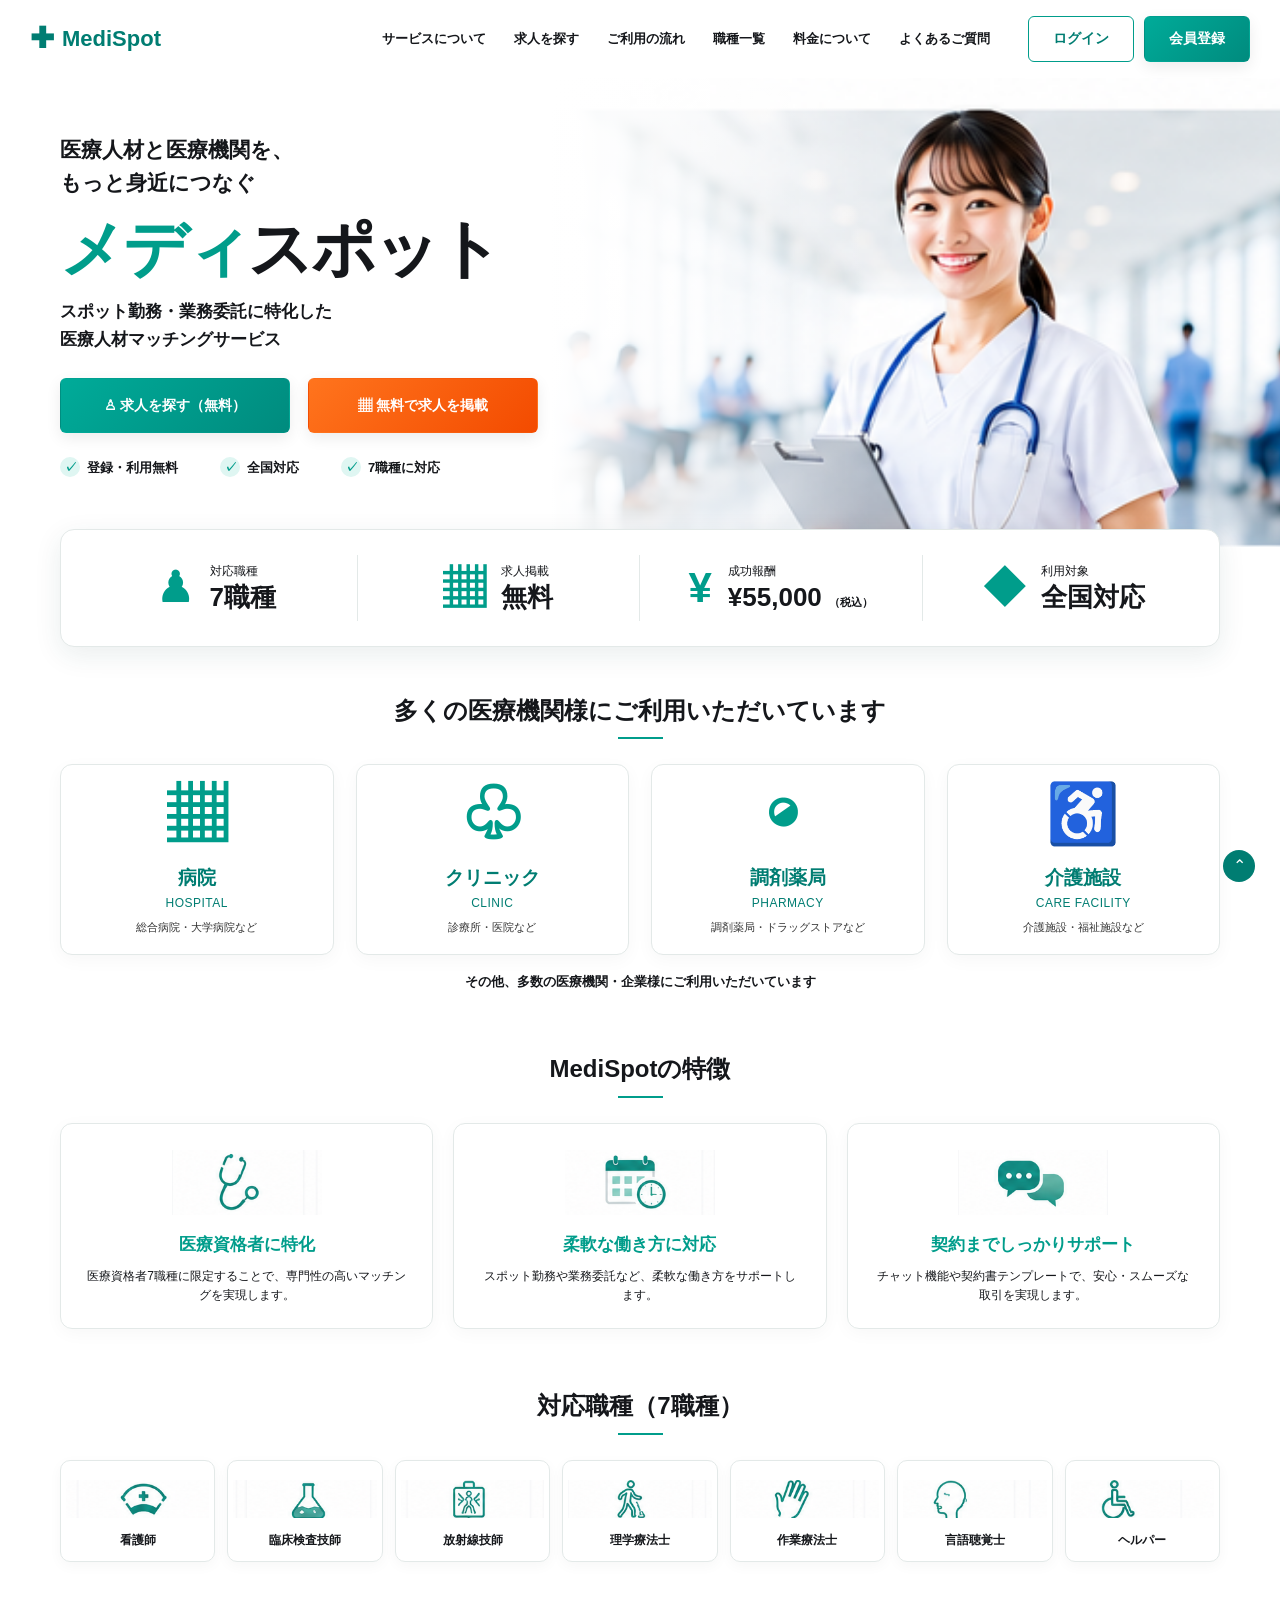
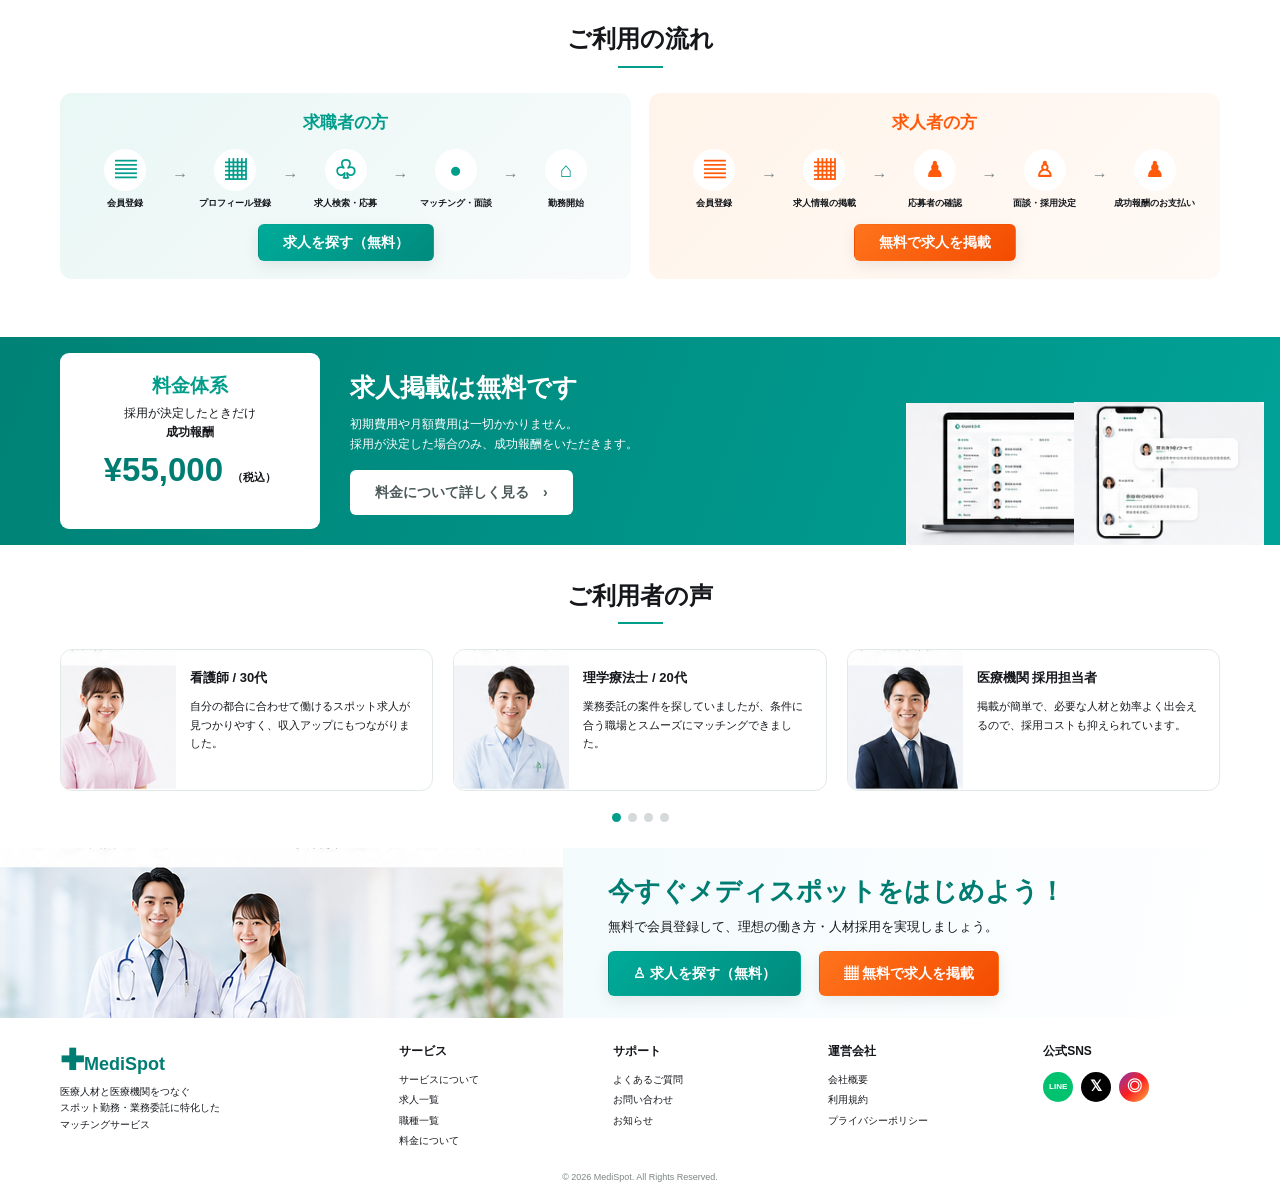
==== index.html @ 36db4ccb "Initial commit - MediSpot project" ====
<!doctype html>
<html lang="ja">
<head>
  <meta charset="utf-8">
  <meta name="viewport" content="width=device-width, initial-scale=1">
  <meta name="description" content="医療人材と医療機関をつなぐ、医療人材マッチングサービス MediSpot">
  <title>MediSpot | 医療人材マッチングサービス</title>
  <link rel="stylesheet" href="style.css">
</head>
<body>
  <header class="site-header">
    <a class="brand" href="#"><span class="brand-mark">✚</span>MediSpot</a>
    <button class="menu-button" aria-label="メニューを開く">☰</button>
    <nav class="main-nav" aria-label="メインナビゲーション">
      <a href="#features">サービスについて</a>
      <a href="#jobs">求人を探す</a>
      <a href="#flow">ご利用の流れ</a>
      <a href="#professions">職種一覧</a>
      <a href="#price">料金について</a>
      <a href="#faq">よくあるご質問</a>
    </nav>
    <div class="header-actions">
      <a class="button button-outline" href="login.html">ログイン</a>
      <a class="button button-teal" href="register.html">会員登録</a>
    </div>
  </header>

  <main>
    <section class="hero">
      <div class="hero-background"></div>
      <div class="hero-copy">
        <p class="hero-kicker">医療人材と医療機関を、<br>もっと身近につなぐ</p>
        <h1><span>メディ</span>スポット</h1>
        <p class="hero-lead">スポット勤務・業務委託に特化した<br>医療人材マッチングサービス</p>
        <div class="button-row">
          <a class="button button-teal button-large" href="#jobs">♙ 求人を探す（無料）</a>
          <a class="button button-orange button-large" href="#price">▦ 無料で求人を掲載</a>
        </div>
        <ul class="hero-benefits">
          <li>登録・利用無料</li>
          <li>全国対応</li>
          <li>7職種に対応</li>
        </ul>
      </div>
    </section>

    <section class="stats shell" aria-label="サービス概要">
      <article><span class="stat-icon">♟</span><div><small>対応職種</small><strong>7職種</strong></div></article>
      <article><span class="stat-icon">▦</span><div><small>求人掲載</small><strong>無料</strong></div></article>
      <article><span class="stat-icon">¥</span><div><small>成功報酬</small><strong>¥55,000 <em>（税込）</em></strong></div></article>
      <article><span class="stat-icon">◆</span><div><small>利用対象</small><strong>全国対応</strong></div></article>
    </section>

    <section class="section shell" id="jobs">
      <h2 class="section-title">多くの医療機関様にご利用いただいています</h2>
      <div class="title-line"></div>
      <div class="facility-grid">
        <article class="facility-card"><div class="facility-symbol">▦</div><h3>病院</h3><p>HOSPITAL</p><small>総合病院・大学病院など</small></article>
        <article class="facility-card"><div class="facility-symbol">♧</div><h3>クリニック</h3><p>CLINIC</p><small>診療所・医院など</small></article>
        <article class="facility-card"><div class="facility-symbol capsule">◒</div><h3>調剤薬局</h3><p>PHARMACY</p><small>調剤薬局・ドラッグストアなど</small></article>
        <article class="facility-card"><div class="facility-symbol">♿</div><h3>介護施設</h3><p>CARE FACILITY</p><small>介護施設・福祉施設など</small></article>
      </div>
      <p class="section-note">その他、多数の医療機関・企業様にご利用いただいています</p>
    </section>

    <section class="section shell compact" id="features">
      <h2 class="section-title">MediSpotの特徴</h2>
      <div class="title-line"></div>
      <div class="feature-grid">
        <article class="feature-card">
          <img src="images/09_icon_qualification.png" alt="">
          <h3>医療資格者に特化</h3>
          <p>医療資格者7職種に限定することで、専門性の高いマッチングを実現します。</p>
        </article>
        <article class="feature-card">
          <img src="images/10_icon_flexible_work.png" alt="">
          <h3>柔軟な働き方に対応</h3>
          <p>スポット勤務や業務委託など、柔軟な働き方をサポートします。</p>
        </article>
        <article class="feature-card">
          <img src="images/11_icon_support.png" alt="">
          <h3>契約までしっかりサポート</h3>
          <p>チャット機能や契約書テンプレートで、安心・スムーズな取引を実現します。</p>
        </article>
      </div>
    </section>

    <section class="section shell compact" id="professions">
      <h2 class="section-title">対応職種（7職種）</h2>
      <div class="title-line"></div>
      <div class="profession-grid">
        <article><img src="images/12_icon_nurse.png" alt=""><span>看護師</span></article>
        <article><img src="images/13_icon_lab_tech.png" alt=""><span>臨床検査技師</span></article>
        <article><img src="images/14_icon_radiologist.png" alt=""><span>放射線技師</span></article>
        <article><img src="images/15_icon_physical_therapist.png" alt=""><span>理学療法士</span></article>
        <article><img src="images/16_icon_occupational_therapist.png" alt=""><span>作業療法士</span></article>
        <article><img src="images/17_icon_speech_therapist.png" alt=""><span>言語聴覚士</span></article>
        <article><img src="images/18_icon_helper.png" alt=""><span>ヘルパー</span></article>
      </div>
    </section>

    <section class="section shell compact" id="flow">
      <h2 class="section-title">ご利用の流れ</h2>
      <div class="title-line"></div>
      <div class="flow-grid">
        <article class="flow-card seeker">
          <h3>求職者の方</h3>
          <div class="steps">
            <span><b>▤</b>会員登録</span><i>→</i>
            <span><b>▦</b>プロフィール登録</span><i>→</i>
            <span><b>♧</b>求人検索・応募</span><i>→</i>
            <span><b>●</b>マッチング・面談</span><i>→</i>
            <span><b>⌂</b>勤務開始</span>
          </div>
          <a class="button button-teal" href="#">求人を探す（無料）</a>
        </article>
        <article class="flow-card employer">
          <h3>求人者の方</h3>
          <div class="steps">
            <span><b>▤</b>会員登録</span><i>→</i>
            <span><b>▦</b>求人情報の掲載</span><i>→</i>
            <span><b>♟</b>応募者の確認</span><i>→</i>
            <span><b>♙</b>面談・採用決定</span><i>→</i>
            <span><b>♟</b>成功報酬のお支払い</span>
          </div>
          <a class="button button-orange" href="#">無料で求人を掲載</a>
        </article>
      </div>
    </section>

    <section class="pricing" id="price">
      <div class="price-box">
        <h3>料金体系</h3>
        <p>採用が決定したときだけ</p>
        <small>成功報酬</small>
        <strong>¥55,000 <em>（税込）</em></strong>
      </div>
      <div class="price-copy">
        <h2>求人掲載は無料です</h2>
        <p>初期費用や月額費用は一切かかりません。<br>採用が決定した場合のみ、成功報酬をいただきます。</p>
        <a class="button button-white" href="#">料金について詳しく見る　›</a>
      </div>
      <div class="device-art">
        <img src="images/21_job_search_screen.png" alt="求人検索画面">
        <img src="images/22_chat_screen.png" alt="チャット画面">
      </div>
    </section>

    <section class="section shell compact">
      <h2 class="section-title">ご利用者の声</h2>
      <div class="title-line"></div>
      <div class="testimonial-grid">
        <article>
          <img src="images/24_testimonial_nurse.png" alt="看護師">
          <div><h3>看護師 / 30代</h3><p>自分の都合に合わせて働けるスポット求人が見つかりやすく、収入アップにもつながりました。</p></div>
        </article>
        <article>
          <img src="images/25_testimonial_pt.png" alt="理学療法士">
          <div><h3>理学療法士 / 20代</h3><p>業務委託の案件を探していましたが、条件に合う職場とスムーズにマッチングできました。</p></div>
        </article>
        <article>
          <img src="images/26_testimonial_recruiter.png" alt="採用担当者">
          <div><h3>医療機関 採用担当者</h3><p>掲載が簡単で、必要な人材と効率よく出会えるので、採用コストも抑えられています。</p></div>
        </article>
      </div>
      <div class="dots"><b></b><i></i><i></i><i></i></div>
    </section>

    <section class="final-cta">
      <div class="final-photo"><img src="images/27_cta_banner.png" alt="医療従事者"></div>
      <div class="final-copy">
        <h2>今すぐメディスポットをはじめよう！</h2>
        <p>無料で会員登録して、理想の働き方・人材採用を実現しましょう。</p>
        <div class="button-row">
          <a class="button button-teal" href="#">♙ 求人を探す（無料）</a>
          <a class="button button-orange" href="#">▦ 無料で求人を掲載</a>
        </div>
      </div>
    </section>
  </main>

  <footer>
    <div class="footer-grid shell">
      <div><a class="brand" href="#"><span class="brand-mark">✚</span>MediSpot</a><p>医療人材と医療機関をつなぐ<br>スポット勤務・業務委託に特化した<br>マッチングサービス</p></div>
      <div><h3>サービス</h3><a href="#">サービスについて</a><a href="#">求人一覧</a><a href="#">職種一覧</a><a href="#">料金について</a></div>
      <div><h3>サポート</h3><a href="#">よくあるご質問</a><a href="#">お問い合わせ</a><a href="#">お知らせ</a></div>
      <div><h3>運営会社</h3><a href="#">会社概要</a><a href="#">利用規約</a><a href="#">プライバシーポリシー</a></div>
      <div><h3>公式SNS</h3><div class="social"><span>LINE</span><span>𝕏</span><span>◎</span></div></div>
    </div>
    <p class="copyright">© 2026 MediSpot. All Rights Reserved.</p>
  </footer>

  <a class="to-top" href="#" aria-label="ページ上部へ">⌃</a>
  <script>
    const menu = document.querySelector('.menu-button');
    const nav = document.querySelector('.main-nav');
    menu.addEventListener('click', () => nav.classList.toggle('open'));
  </script>
</body>
</html>
---- style.css ----
:root {
  --teal: #009d8b;
  --teal-dark: #007d72;
  --orange: #ff5a0a;
  --ink: #15171b;
  --muted: #59636b;
  --line: #e3e9e8;
  --mint: #eef9f7;
  --peach: #fff4ec;
  --shadow: 0 8px 28px rgba(19, 63, 61, .09);
}

* { box-sizing: border-box; }
html { scroll-behavior: smooth; }
body {
  margin: 0;
  color: var(--ink);
  font-family: "Noto Sans JP", "Yu Gothic", "Hiragino Kaku Gothic ProN", sans-serif;
  line-height: 1.65;
  background: #fff;
}
img { display: block; max-width: 100%; }
a { color: inherit; text-decoration: none; }
.shell { width: min(1160px, calc(100% - 48px)); margin-inline: auto; }

.site-header {
  height: 78px;
  padding: 0 max(28px, calc((100% - 1220px) / 2));
  display: flex;
  align-items: center;
  gap: 38px;
  position: relative;
  z-index: 10;
  background: rgba(255,255,255,.96);
}
.brand { display: inline-flex; align-items: center; gap: 8px; color: var(--teal-dark); font-size: 22px; font-weight: 800; white-space: nowrap; }
.brand-mark { font-size: 29px; line-height: 1; }
.main-nav { display: flex; align-items: center; gap: 28px; margin-left: auto; }
.main-nav a { font-size: 13px; font-weight: 700; }
.main-nav a:hover { color: var(--teal); }
.header-actions { display: flex; gap: 10px; }
.menu-button { display: none; margin-left: auto; border: 0; background: none; font-size: 25px; }

.button {
  min-height: 42px;
  padding: 10px 24px;
  border-radius: 6px;
  display: inline-flex;
  align-items: center;
  justify-content: center;
  border: 1px solid transparent;
  color: #fff;
  font-weight: 800;
  font-size: 14px;
  box-shadow: 0 5px 15px rgba(0,0,0,.08);
  transition: transform .2s, box-shadow .2s;
}
.button:hover { transform: translateY(-2px); box-shadow: 0 9px 22px rgba(0,0,0,.14); }
.button-outline { color: var(--teal-dark); border-color: var(--teal); background: #fff; box-shadow: none; }
.button-teal { background: linear-gradient(135deg, #00ab99, #008b7e); }
.button-orange { background: linear-gradient(135deg, #ff741d, #f34b00); }
.button-white { background: #fff; color: #4c5b5a; box-shadow: none; }
.button-large { min-width: 230px; padding-block: 15px; }

.hero {
  min-height: 465px;
  position: relative;
  overflow: hidden;
  background: linear-gradient(90deg, #fff 0%, #fff 43%, transparent 68%);
}
.hero-background {
  position: absolute;
  inset: 0 0 0 43%;
  background: url("images/01_main_nurse.png") center / cover no-repeat;
  z-index: -1;
}
.hero-copy { width: min(1160px, calc(100% - 48px)); margin: 0 auto; padding: 56px 0 68px; }
.hero-kicker { margin: 0 0 16px; font-weight: 800; font-size: 21px; line-height: 1.55; }
.hero h1 { margin: 0 0 14px; font-size: clamp(45px, 5vw, 67px); line-height: 1.08; letter-spacing: -.05em; }
.hero h1 span { color: var(--teal); }
.hero-lead { margin: 0 0 24px; font-size: 17px; font-weight: 700; }
.button-row { display: flex; flex-wrap: wrap; gap: 18px; }
.hero-benefits { display: flex; gap: 42px; margin: 24px 0 0; padding: 0; list-style: none; font-size: 13px; font-weight: 700; }
.hero-benefits li::before { content: "✓"; display: inline-grid; place-items: center; width: 20px; height: 20px; margin-right: 7px; border-radius: 50%; color: var(--teal); background: #dff6f2; }

.stats {
  position: relative;
  z-index: 3;
  margin-top: -18px;
  border: 1px solid var(--line);
  border-radius: 14px;
  padding: 25px 14px;
  display: grid;
  grid-template-columns: repeat(4, 1fr);
  background: #fff;
  box-shadow: var(--shadow);
}
.stats article { display: flex; justify-content: center; align-items: center; gap: 16px; min-height: 66px; border-right: 1px solid var(--line); }
.stats article:last-child { border: 0; }
.stat-icon { color: var(--teal); font-size: 42px; line-height: 1; font-weight: 800; }
.stats small, .stats strong { display: block; }
.stats small { font-size: 12px; }
.stats strong { font-size: 26px; line-height: 1.25; }
.stats em { font-size: 11px; font-style: normal; }

.section { padding: 48px 0 26px; }
.section.compact { padding-top: 35px; }
.section-title { margin: 0; text-align: center; font-size: 24px; line-height: 1.35; }
.title-line { width: 45px; height: 2px; margin: 10px auto 25px; background: var(--teal); }
.section-note { text-align: center; font-size: 13px; font-weight: 700; margin: 16px 0 0; }

.facility-grid { display: grid; grid-template-columns: repeat(4, 1fr); gap: 22px; }
.facility-card {
  min-height: 185px;
  padding: 20px 15px 14px;
  text-align: center;
  border: 1px solid var(--line);
  border-radius: 12px;
  background: #fff;
  box-shadow: 0 5px 18px rgba(0,0,0,.035);
}
.facility-symbol { height: 72px; color: var(--teal); font-size: 59px; line-height: 1; font-weight: 800; }
.facility-symbol.capsule { transform: rotate(-35deg); }
.facility-card h3 { margin: 5px 0 0; color: var(--teal-dark); font-size: 19px; }
.facility-card p { margin: 0; color: var(--teal-dark); font-size: 12px; letter-spacing: .04em; }
.facility-card small { font-size: 11px; color: #333; }

.feature-grid { display: grid; grid-template-columns: repeat(3, 1fr); gap: 20px; }
.feature-card { padding: 16px 26px 22px; text-align: center; border: 1px solid var(--line); border-radius: 12px; box-shadow: 0 4px 18px rgba(0,0,0,.035); }
.feature-card img { width: 150px; height: 86px; margin: 0 auto; object-fit: contain; }
.feature-card h3 { margin: 5px 0 8px; color: var(--teal); font-size: 17px; }
.feature-card p { margin: 0; font-size: 12px; }

.profession-grid { display: grid; grid-template-columns: repeat(7, 1fr); gap: 12px; }
.profession-grid article { padding: 12px 5px 11px; text-align: center; border: 1px solid var(--line); border-radius: 10px; box-shadow: 0 4px 14px rgba(0,0,0,.035); }
.profession-grid img { height: 52px; width: 100%; object-fit: contain; }
.profession-grid span { display: block; margin-top: 6px; font-size: 12px; font-weight: 800; white-space: nowrap; }

.flow-grid { display: grid; grid-template-columns: 1fr 1fr; gap: 18px; }
.flow-card { padding: 16px 18px 18px; border-radius: 12px; text-align: center; }
.flow-card.seeker { background: linear-gradient(135deg, #e9f7f5, #f8fbfb); }
.flow-card.employer { background: linear-gradient(135deg, #fff4ea, #fffaf6); }
.flow-card h3 { margin: 0 0 12px; color: var(--teal); font-size: 17px; }
.flow-card.employer h3 { color: var(--orange); }
.steps { display: flex; align-items: flex-start; justify-content: center; margin-bottom: 14px; }
.steps span { flex: 1; font-size: 9px; font-weight: 800; line-height: 1.3; }
.steps b { display: grid; place-items: center; width: 42px; height: 42px; margin: 0 auto 7px; border-radius: 50%; background: #fff; color: var(--teal); font-size: 21px; }
.employer .steps b { color: var(--orange); }
.steps i { margin-top: 13px; color: #7a8586; font-style: normal; }
.flow-card .button { min-height: 35px; padding-block: 6px; }

.pricing {
  margin-top: 32px;
  min-height: 208px;
  display: grid;
  grid-template-columns: minmax(240px, 320px) 1fr 390px;
  color: #fff;
  background: linear-gradient(110deg, #008276, #00a297);
  overflow: hidden;
}
.price-box { margin: 16px 0 16px max(24px, calc((100vw - 1160px) / 2)); padding: 18px; text-align: center; color: var(--ink); background: #fff; border-radius: 9px; }
.price-box h3 { margin: 0 0 2px; color: var(--teal); }
.price-box p, .price-box small { margin: 0; font-size: 12px; }
.price-box small { display: block; font-weight: 800; }
.price-box strong { display: block; color: var(--teal-dark); font-size: 33px; }
.price-box em { font-size: 11px; font-style: normal; color: var(--ink); }
.price-copy { align-self: center; padding: 24px 30px; }
.price-copy h2 { margin: 0 0 7px; font-size: 25px; }
.price-copy p { margin: 0 0 15px; font-size: 12px; }
.device-art { display: flex; align-items: flex-end; justify-content: center; overflow: hidden; padding-top: 16px; }
.device-art img { width: 255px; max-width: 65%; object-fit: contain; }
.device-art img + img { width: 190px; margin-left: -85px; }

.testimonial-grid { display: grid; grid-template-columns: repeat(3, 1fr); gap: 20px; }
.testimonial-grid article { min-height: 142px; display: grid; grid-template-columns: 115px 1fr; overflow: hidden; border: 1px solid var(--line); border-radius: 12px; }
.testimonial-grid img { width: 100%; height: 100%; object-fit: cover; object-position: 45% top; }
.testimonial-grid div { padding: 17px 14px; }
.testimonial-grid h3 { margin: 0 0 9px; font-size: 13px; }
.testimonial-grid p { margin: 0; font-size: 11px; }
.dots { display: flex; justify-content: center; gap: 7px; margin-top: 22px; }
.dots b, .dots i { width: 9px; height: 9px; border-radius: 50%; background: #d5d9d9; }
.dots b { background: var(--teal); }

.final-cta { min-height: 170px; display: grid; grid-template-columns: 44% 56%; background: linear-gradient(100deg, #eaf7fb, #fff); overflow: hidden; }
.final-photo img { width: 100%; height: 100%; object-fit: cover; }
.final-copy { display: flex; flex-direction: column; justify-content: center; align-items: flex-start; padding: 20px 45px; }
.final-copy h2 { margin: 0; color: var(--teal-dark); font-size: 26px; }
.final-copy p { margin: 3px 0 13px; font-size: 13px; }

footer { padding: 24px 0 10px; }
.footer-grid { display: grid; grid-template-columns: 1.7fr repeat(4, 1fr); gap: 38px; }
.footer-grid .brand { font-size: 18px; }
.footer-grid p, .footer-grid a { display: block; margin: 4px 0; font-size: 10px; }
.footer-grid h3 { margin: 0 0 10px; font-size: 12px; }
.social { display: flex; gap: 8px; }
.social span { width: 30px; height: 30px; display: grid; place-items: center; border-radius: 50%; background: #00c26f; color: #fff; font-size: 8px; font-weight: 800; }
.social span:nth-child(2) { background: #000; font-size: 15px; }
.social span:nth-child(3) { background: linear-gradient(135deg, #833ab4, #fd1d1d, #fcb045); font-size: 15px; }
.copyright { margin: 16px 0 0; text-align: center; color: #7d8585; font-size: 9px; }
.to-top { position: fixed; right: 25px; bottom: 18px; width: 32px; height: 32px; display: grid; place-items: center; color: #fff; background: var(--teal-dark); border-radius: 50%; z-index: 20; }

@media (max-width: 1000px) {
  .site-header { padding-inline: 24px; gap: 16px; }
  .main-nav { display: none; position: absolute; top: 70px; left: 20px; right: 20px; padding: 20px; flex-direction: column; align-items: flex-start; background: #fff; box-shadow: var(--shadow); border-radius: 10px; }
  .main-nav.open { display: flex; }
  .menu-button { display: block; }
  .header-actions { margin-left: 0; }
  .hero-background { left: 34%; opacity: .65; }
  .hero { background: linear-gradient(90deg, #fff 0%, rgba(255,255,255,.96) 42%, rgba(255,255,255,.2) 100%); }
  .profession-grid { grid-template-columns: repeat(4, 1fr); }
  .pricing { grid-template-columns: 280px 1fr; }
  .device-art { display: none; }
  .testimonial-grid { grid-template-columns: 1fr; }
}

@media (max-width: 720px) {
  .shell, .hero-copy { width: min(100% - 28px, 1160px); }
  .site-header { height: 66px; padding-inline: 14px; }
  .brand { font-size: 18px; }
  .header-actions .button-outline { display: none; }
  .header-actions .button { min-height: 35px; padding: 7px 13px; font-size: 12px; }
  .hero { min-height: 590px; }
  .hero-background { inset: 300px 0 0; opacity: 1; background-position: center top; }
  .hero { background: linear-gradient(#fff 0 52%, rgba(255,255,255,.15) 70%); }
  .hero-copy { padding-top: 38px; }
  .hero-kicker { font-size: 17px; }
  .hero h1 { font-size: 43px; }
  .hero-lead { font-size: 14px; }
  .button-row { gap: 10px; }
  .button-large { min-width: 0; width: calc(50% - 5px); padding-inline: 8px; font-size: 11px; }
  .hero-benefits { gap: 10px; justify-content: space-between; font-size: 10px; }
  .stats { grid-template-columns: 1fr 1fr; margin-top: 0; padding: 10px; }
  .stats article { border-right: 0; border-bottom: 1px solid var(--line); padding: 10px; }
  .stats article:nth-child(3), .stats article:nth-child(4) { border-bottom: 0; }
  .stat-icon { font-size: 31px; }
  .stats strong { font-size: 19px; }
  .facility-grid, .feature-grid, .flow-grid { grid-template-columns: 1fr; }
  .facility-grid { grid-template-columns: 1fr 1fr; gap: 10px; }
  .facility-card { min-height: 160px; padding-inline: 7px; }
  .facility-card small { font-size: 9px; }
  .profession-grid { grid-template-columns: repeat(2, 1fr); }
  .pricing { grid-template-columns: 1fr; padding: 14px; }
  .price-box { margin: 0; }
  .price-copy { padding: 24px 5px 8px; }
  .testimonial-grid article { grid-template-columns: 100px 1fr; }
  .final-cta { grid-template-columns: 1fr; }
  .final-photo { height: 150px; }
  .final-copy { padding: 22px 18px; }
  .final-copy h2 { font-size: 21px; }
  .footer-grid { grid-template-columns: 1fr 1fr; gap: 25px; }
  .footer-grid > div:first-child { grid-column: 1 / -1; }
}
.auth-page {
  min-height: calc(100vh - 78px);
  padding: 50px 24px;
  display: grid;
  place-items: center;
  background: #eef9f7;
}

.auth-card {
  width: min(520px, 100%);
  padding: 36px;
  background: #fff;
  border: 1px solid var(--line);
  border-radius: 18px;
  box-shadow: var(--shadow);
}

.auth-card h1 {
  margin: 0 0 8px;
  font-size: 30px;
}

.auth-card p {
  color: var(--muted);
}

.role-select {
  display: grid;
  grid-template-columns: 1fr 1fr;
  gap: 14px;
  margin: 22px 0;
}

.role-select label {
  padding: 14px;
  border: 1px solid var(--line);
  border-radius: 10px;
  font-weight: 800;
  cursor: pointer;
  background: #fff;
}

.form-group {
  margin-bottom: 16px;
}

.form-group label {
  display: block;
  margin-bottom: 7px;
  font-weight: 800;
}

.form-group input,
.form-group select {
  width: 100%;
  padding: 13px;
  border: 1px solid var(--line);
  border-radius: 8px;
  font-size: 15px;
}

.auth-submit {
  width: 100%;
  margin-top: 8px;
}

.auth-link {
  text-align: center;
  margin-top: 18px;
}

.auth-link a {
  color: var(--teal);
  font-weight: 800;
}

@media (max-width: 600px) {
  .auth-card {
    padding: 24px;
  }

  .role-select {
    grid-template-columns: 1fr;
  }
}
.demo-login {
  display: grid;
  grid-template-columns: 1fr 1fr;
  gap: 12px;
  margin-top: 16px;
}

.demo-login button {
  padding: 12px;
  border: 1px solid var(--line);
  border-radius: 8px;
  background: #fff;
  color: var(--teal-dark);
  font-weight: 800;
  cursor: pointer;
}

.demo-login button:hover {
  background: var(--mint);
}

@media (max-width: 600px) {
  .demo-login {
    grid-template-columns: 1fr;
  }
}
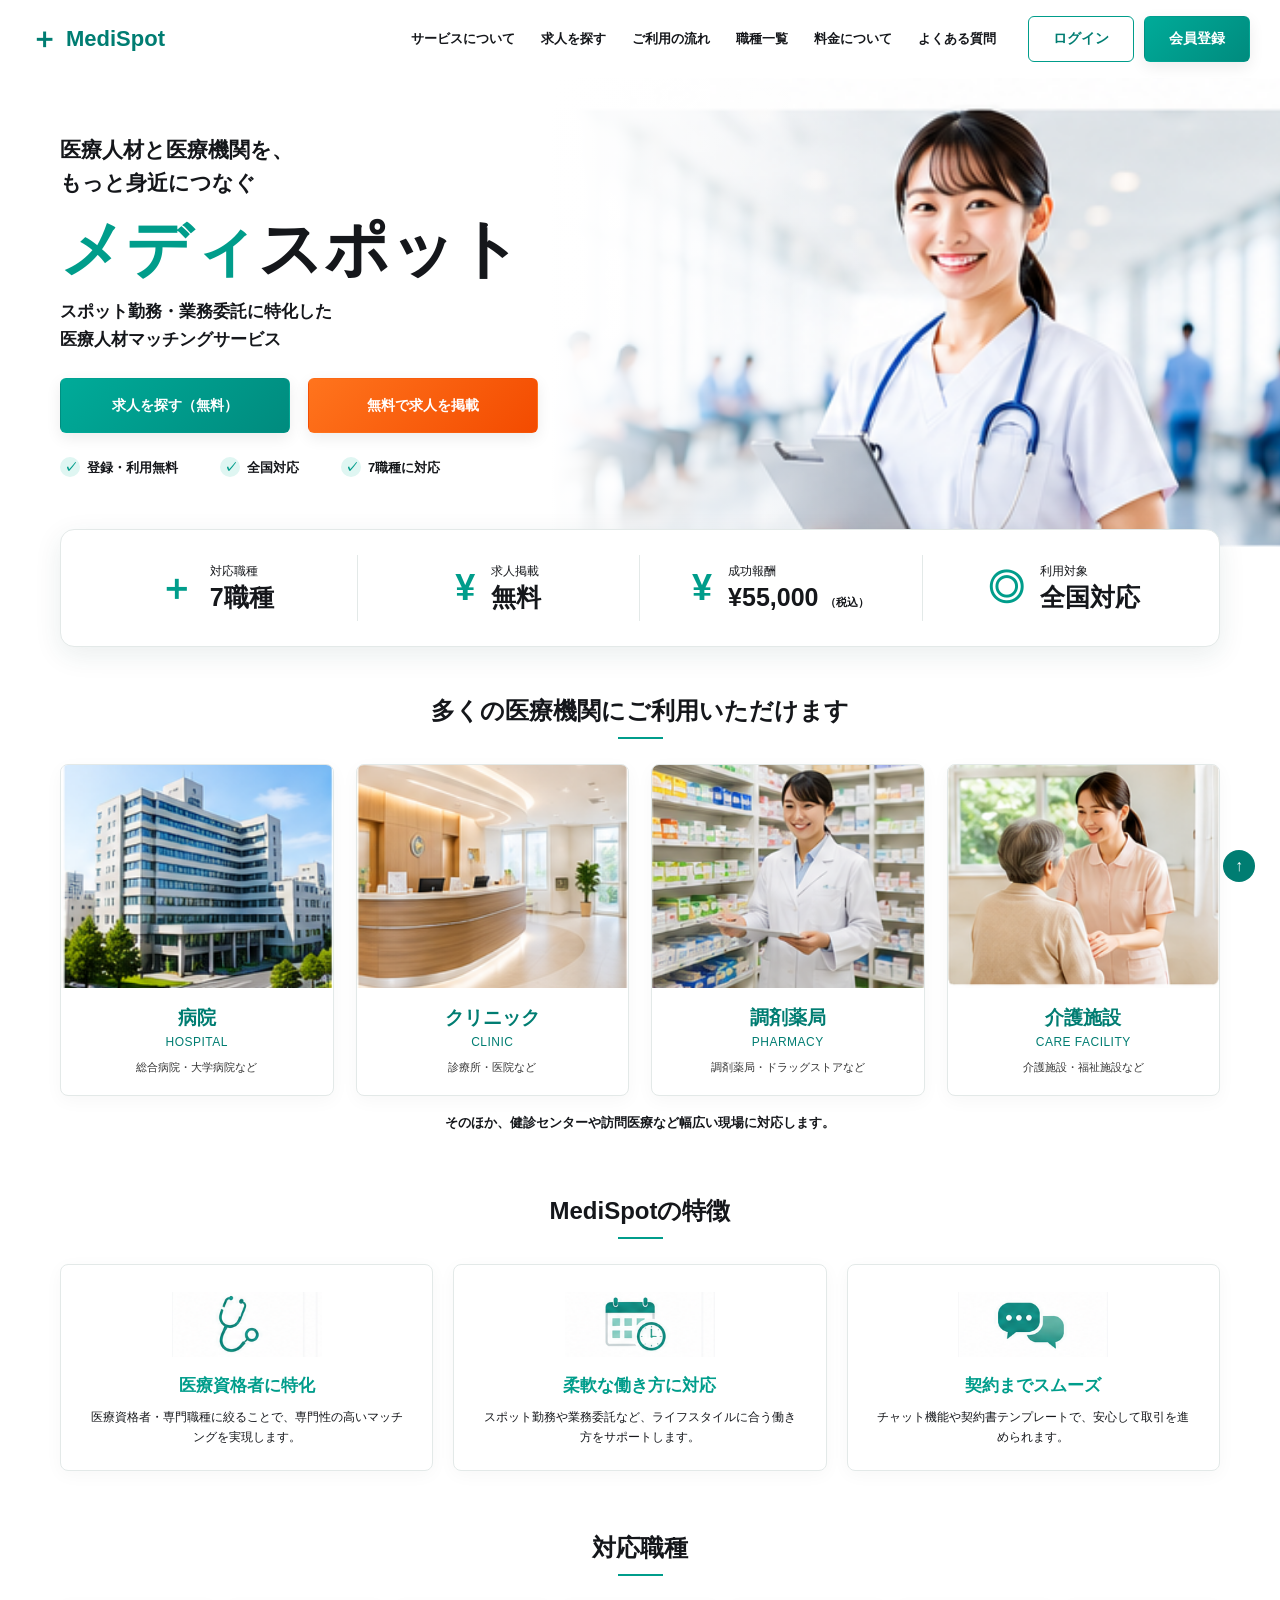
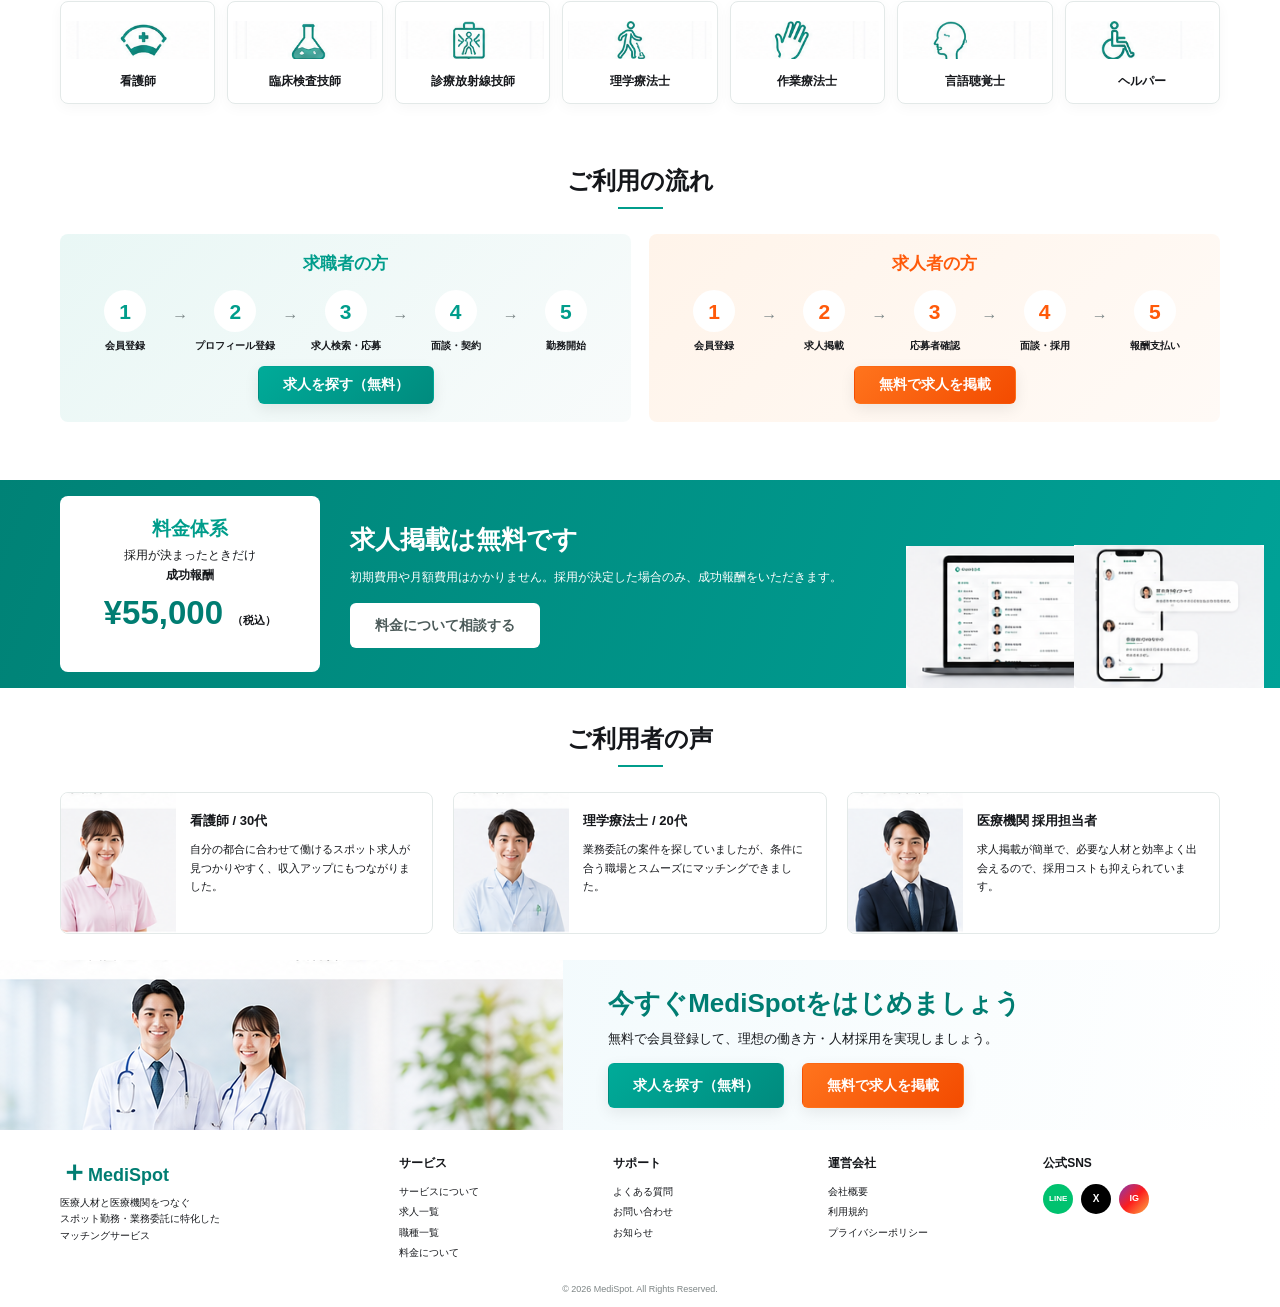
==== commit be89c566: "Fix landing page markup and auth pages" ====
--- a/index.html
+++ b/index.html
@@ -9,15 +9,15 @@
 </head>
 <body>
   <header class="site-header">
-    <a class="brand" href="#"><span class="brand-mark">✚</span>MediSpot</a>
-    <button class="menu-button" aria-label="メニューを開く">☰</button>
+    <a class="brand" href="index.html"><span class="brand-mark">＋</span>MediSpot</a>
+    <button class="menu-button" type="button" aria-label="メニューを開く">☰</button>
     <nav class="main-nav" aria-label="メインナビゲーション">
       <a href="#features">サービスについて</a>
       <a href="#jobs">求人を探す</a>
       <a href="#flow">ご利用の流れ</a>
       <a href="#professions">職種一覧</a>
       <a href="#price">料金について</a>
-      <a href="#faq">よくあるご質問</a>
+      <a href="#faq">よくある質問</a>
     </nav>
     <div class="header-actions">
       <a class="button button-outline" href="login.html">ログイン</a>
@@ -33,8 +33,8 @@
         <h1><span>メディ</span>スポット</h1>
         <p class="hero-lead">スポット勤務・業務委託に特化した<br>医療人材マッチングサービス</p>
         <div class="button-row">
-          <a class="button button-teal button-large" href="#jobs">♙ 求人を探す（無料）</a>
-          <a class="button button-orange button-large" href="#price">▦ 無料で求人を掲載</a>
+          <a class="button button-teal button-large" href="#jobs">求人を探す（無料）</a>
+          <a class="button button-orange button-large" href="#price">無料で求人を掲載</a>
         </div>
         <ul class="hero-benefits">
           <li>登録・利用無料</li>
@@ -45,22 +45,22 @@
     </section>
 
     <section class="stats shell" aria-label="サービス概要">
-      <article><span class="stat-icon">♟</span><div><small>対応職種</small><strong>7職種</strong></div></article>
-      <article><span class="stat-icon">▦</span><div><small>求人掲載</small><strong>無料</strong></div></article>
+      <article><span class="stat-icon">＋</span><div><small>対応職種</small><strong>7職種</strong></div></article>
+      <article><span class="stat-icon">¥</span><div><small>求人掲載</small><strong>無料</strong></div></article>
       <article><span class="stat-icon">¥</span><div><small>成功報酬</small><strong>¥55,000 <em>（税込）</em></strong></div></article>
-      <article><span class="stat-icon">◆</span><div><small>利用対象</small><strong>全国対応</strong></div></article>
+      <article><span class="stat-icon">◎</span><div><small>利用対象</small><strong>全国対応</strong></div></article>
     </section>
 
     <section class="section shell" id="jobs">
-      <h2 class="section-title">多くの医療機関様にご利用いただいています</h2>
+      <h2 class="section-title">多くの医療機関にご利用いただけます</h2>
       <div class="title-line"></div>
       <div class="facility-grid">
-        <article class="facility-card"><div class="facility-symbol">▦</div><h3>病院</h3><p>HOSPITAL</p><small>総合病院・大学病院など</small></article>
-        <article class="facility-card"><div class="facility-symbol">♧</div><h3>クリニック</h3><p>CLINIC</p><small>診療所・医院など</small></article>
-        <article class="facility-card"><div class="facility-symbol capsule">◒</div><h3>調剤薬局</h3><p>PHARMACY</p><small>調剤薬局・ドラッグストアなど</small></article>
-        <article class="facility-card"><div class="facility-symbol">♿</div><h3>介護施設</h3><p>CARE FACILITY</p><small>介護施設・福祉施設など</small></article>
+        <article class="facility-card"><img src="images/02_hospital.png" alt="病院"><h3>病院</h3><p>HOSPITAL</p><small>総合病院・大学病院など</small></article>
+        <article class="facility-card"><img src="images/03_clinic.png" alt="クリニック"><h3>クリニック</h3><p>CLINIC</p><small>診療所・医院など</small></article>
+        <article class="facility-card"><img src="images/04_pharmacy.png" alt="調剤薬局"><h3>調剤薬局</h3><p>PHARMACY</p><small>調剤薬局・ドラッグストアなど</small></article>
+        <article class="facility-card"><img src="images/05_care_facility.png" alt="介護施設"><h3>介護施設</h3><p>CARE FACILITY</p><small>介護施設・福祉施設など</small></article>
       </div>
-      <p class="section-note">その他、多数の医療機関・企業様にご利用いただいています</p>
+      <p class="section-note">そのほか、健診センターや訪問医療など幅広い現場に対応します。</p>
     </section>
 
     <section class="section shell compact" id="features">
@@ -70,28 +70,28 @@
         <article class="feature-card">
           <img src="images/09_icon_qualification.png" alt="">
           <h3>医療資格者に特化</h3>
-          <p>医療資格者7職種に限定することで、専門性の高いマッチングを実現します。</p>
+          <p>医療資格者・専門職種に絞ることで、専門性の高いマッチングを実現します。</p>
         </article>
         <article class="feature-card">
           <img src="images/10_icon_flexible_work.png" alt="">
           <h3>柔軟な働き方に対応</h3>
-          <p>スポット勤務や業務委託など、柔軟な働き方をサポートします。</p>
+          <p>スポット勤務や業務委託など、ライフスタイルに合う働き方をサポートします。</p>
         </article>
         <article class="feature-card">
           <img src="images/11_icon_support.png" alt="">
-          <h3>契約までしっかりサポート</h3>
-          <p>チャット機能や契約書テンプレートで、安心・スムーズな取引を実現します。</p>
+          <h3>契約までスムーズ</h3>
+          <p>チャット機能や契約書テンプレートで、安心して取引を進められます。</p>
         </article>
       </div>
     </section>
 
     <section class="section shell compact" id="professions">
-      <h2 class="section-title">対応職種（7職種）</h2>
+      <h2 class="section-title">対応職種</h2>
       <div class="title-line"></div>
       <div class="profession-grid">
         <article><img src="images/12_icon_nurse.png" alt=""><span>看護師</span></article>
         <article><img src="images/13_icon_lab_tech.png" alt=""><span>臨床検査技師</span></article>
-        <article><img src="images/14_icon_radiologist.png" alt=""><span>放射線技師</span></article>
+        <article><img src="images/14_icon_radiologist.png" alt=""><span>診療放射線技師</span></article>
         <article><img src="images/15_icon_physical_therapist.png" alt=""><span>理学療法士</span></article>
         <article><img src="images/16_icon_occupational_therapist.png" alt=""><span>作業療法士</span></article>
         <article><img src="images/17_icon_speech_therapist.png" alt=""><span>言語聴覚士</span></article>
@@ -106,24 +106,24 @@
         <article class="flow-card seeker">
           <h3>求職者の方</h3>
           <div class="steps">
-            <span><b>▤</b>会員登録</span><i>→</i>
-            <span><b>▦</b>プロフィール登録</span><i>→</i>
-            <span><b>♧</b>求人検索・応募</span><i>→</i>
-            <span><b>●</b>マッチング・面談</span><i>→</i>
-            <span><b>⌂</b>勤務開始</span>
+            <span><b>1</b>会員登録</span><i>→</i>
+            <span><b>2</b>プロフィール登録</span><i>→</i>
+            <span><b>3</b>求人検索・応募</span><i>→</i>
+            <span><b>4</b>面談・契約</span><i>→</i>
+            <span><b>5</b>勤務開始</span>
           </div>
-          <a class="button button-teal" href="#">求人を探す（無料）</a>
+          <a class="button button-teal" href="register.html">求人を探す（無料）</a>
         </article>
         <article class="flow-card employer">
           <h3>求人者の方</h3>
           <div class="steps">
-            <span><b>▤</b>会員登録</span><i>→</i>
-            <span><b>▦</b>求人情報の掲載</span><i>→</i>
-            <span><b>♟</b>応募者の確認</span><i>→</i>
-            <span><b>♙</b>面談・採用決定</span><i>→</i>
-            <span><b>♟</b>成功報酬のお支払い</span>
+            <span><b>1</b>会員登録</span><i>→</i>
+            <span><b>2</b>求人掲載</span><i>→</i>
+            <span><b>3</b>応募者確認</span><i>→</i>
+            <span><b>4</b>面談・採用</span><i>→</i>
+            <span><b>5</b>報酬支払い</span>
           </div>
-          <a class="button button-orange" href="#">無料で求人を掲載</a>
+          <a class="button button-orange" href="register.html">無料で求人を掲載</a>
         </article>
       </div>
     </section>
@@ -131,14 +131,14 @@
     <section class="pricing" id="price">
       <div class="price-box">
         <h3>料金体系</h3>
-        <p>採用が決定したときだけ</p>
+        <p>採用が決まったときだけ</p>
         <small>成功報酬</small>
         <strong>¥55,000 <em>（税込）</em></strong>
       </div>
       <div class="price-copy">
         <h2>求人掲載は無料です</h2>
-        <p>初期費用や月額費用は一切かかりません。<br>採用が決定した場合のみ、成功報酬をいただきます。</p>
-        <a class="button button-white" href="#">料金について詳しく見る　›</a>
+        <p>初期費用や月額費用はかかりません。採用が決定した場合のみ、成功報酬をいただきます。</p>
+        <a class="button button-white" href="register.html">料金について相談する</a>
       </div>
       <div class="device-art">
         <img src="images/21_job_search_screen.png" alt="求人検索画面">
@@ -160,20 +160,19 @@
         </article>
         <article>
           <img src="images/26_testimonial_recruiter.png" alt="採用担当者">
-          <div><h3>医療機関 採用担当者</h3><p>掲載が簡単で、必要な人材と効率よく出会えるので、採用コストも抑えられています。</p></div>
+          <div><h3>医療機関 採用担当者</h3><p>求人掲載が簡単で、必要な人材と効率よく出会えるので、採用コストも抑えられています。</p></div>
         </article>
       </div>
-      <div class="dots"><b></b><i></i><i></i><i></i></div>
     </section>
 
     <section class="final-cta">
       <div class="final-photo"><img src="images/27_cta_banner.png" alt="医療従事者"></div>
       <div class="final-copy">
-        <h2>今すぐメディスポットをはじめよう！</h2>
+        <h2>今すぐMediSpotをはじめましょう</h2>
         <p>無料で会員登録して、理想の働き方・人材採用を実現しましょう。</p>
         <div class="button-row">
-          <a class="button button-teal" href="#">♙ 求人を探す（無料）</a>
-          <a class="button button-orange" href="#">▦ 無料で求人を掲載</a>
+          <a class="button button-teal" href="register.html">求人を探す（無料）</a>
+          <a class="button button-orange" href="register.html">無料で求人を掲載</a>
         </div>
       </div>
     </section>
@@ -181,20 +180,20 @@
 
   <footer>
     <div class="footer-grid shell">
-      <div><a class="brand" href="#"><span class="brand-mark">✚</span>MediSpot</a><p>医療人材と医療機関をつなぐ<br>スポット勤務・業務委託に特化した<br>マッチングサービス</p></div>
-      <div><h3>サービス</h3><a href="#">サービスについて</a><a href="#">求人一覧</a><a href="#">職種一覧</a><a href="#">料金について</a></div>
-      <div><h3>サポート</h3><a href="#">よくあるご質問</a><a href="#">お問い合わせ</a><a href="#">お知らせ</a></div>
+      <div><a class="brand" href="index.html"><span class="brand-mark">＋</span>MediSpot</a><p>医療人材と医療機関をつなぐ<br>スポット勤務・業務委託に特化した<br>マッチングサービス</p></div>
+      <div><h3>サービス</h3><a href="#features">サービスについて</a><a href="#jobs">求人一覧</a><a href="#professions">職種一覧</a><a href="#price">料金について</a></div>
+      <div><h3>サポート</h3><a href="#faq">よくある質問</a><a href="register.html">お問い合わせ</a><a href="#">お知らせ</a></div>
       <div><h3>運営会社</h3><a href="#">会社概要</a><a href="#">利用規約</a><a href="#">プライバシーポリシー</a></div>
-      <div><h3>公式SNS</h3><div class="social"><span>LINE</span><span>𝕏</span><span>◎</span></div></div>
+      <div><h3>公式SNS</h3><div class="social"><span>LINE</span><span>X</span><span>IG</span></div></div>
     </div>
     <p class="copyright">© 2026 MediSpot. All Rights Reserved.</p>
   </footer>
 
-  <a class="to-top" href="#" aria-label="ページ上部へ">⌃</a>
+  <a class="to-top" href="#" aria-label="ページ上部へ">↑</a>
   <script>
-    const menu = document.querySelector('.menu-button');
-    const nav = document.querySelector('.main-nav');
-    menu.addEventListener('click', () => nav.classList.toggle('open'));
+    const menu = document.querySelector(".menu-button");
+    const nav = document.querySelector(".main-nav");
+    menu.addEventListener("click", () => nav.classList.toggle("open"));
   </script>
 </body>
 </html>
--- a/style.css
+++ b/style.css
@@ -6,7 +6,6 @@
   --muted: #59636b;
   --line: #e3e9e8;
   --mint: #eef9f7;
-  --peach: #fff4ec;
   --shadow: 0 8px 28px rgba(19, 63, 61, .09);
 }
 
@@ -24,22 +23,31 @@
 .shell { width: min(1160px, calc(100% - 48px)); margin-inline: auto; }
 
 .site-header {
-  height: 78px;
-  padding: 0 max(28px, calc((100% - 1220px) / 2));
+  min-height: 78px;
+  padding: 14px max(28px, calc((100% - 1220px) / 2));
   display: flex;
   align-items: center;
-  gap: 38px;
+  gap: 32px;
   position: relative;
   z-index: 10;
   background: rgba(255,255,255,.96);
 }
-.brand { display: inline-flex; align-items: center; gap: 8px; color: var(--teal-dark); font-size: 22px; font-weight: 800; white-space: nowrap; }
-.brand-mark { font-size: 29px; line-height: 1; }
-.main-nav { display: flex; align-items: center; gap: 28px; margin-left: auto; }
+.simple-header { justify-content: flex-start; }
+.brand {
+  display: inline-flex;
+  align-items: center;
+  gap: 8px;
+  color: var(--teal-dark);
+  font-size: 22px;
+  font-weight: 800;
+  white-space: nowrap;
+}
+.brand-mark { font-size: 28px; line-height: 1; }
+.main-nav { display: flex; align-items: center; gap: 26px; margin-left: auto; }
 .main-nav a { font-size: 13px; font-weight: 700; }
 .main-nav a:hover { color: var(--teal); }
 .header-actions { display: flex; gap: 10px; }
-.menu-button { display: none; margin-left: auto; border: 0; background: none; font-size: 25px; }
+.menu-button { display: none; margin-left: auto; border: 0; background: none; font-size: 25px; cursor: pointer; }
 
 .button {
   min-height: 42px;
@@ -76,12 +84,22 @@
 }
 .hero-copy { width: min(1160px, calc(100% - 48px)); margin: 0 auto; padding: 56px 0 68px; }
 .hero-kicker { margin: 0 0 16px; font-weight: 800; font-size: 21px; line-height: 1.55; }
-.hero h1 { margin: 0 0 14px; font-size: clamp(45px, 5vw, 67px); line-height: 1.08; letter-spacing: -.05em; }
+.hero h1 { margin: 0 0 14px; font-size: clamp(45px, 5vw, 67px); line-height: 1.08; letter-spacing: 0; }
 .hero h1 span { color: var(--teal); }
 .hero-lead { margin: 0 0 24px; font-size: 17px; font-weight: 700; }
 .button-row { display: flex; flex-wrap: wrap; gap: 18px; }
 .hero-benefits { display: flex; gap: 42px; margin: 24px 0 0; padding: 0; list-style: none; font-size: 13px; font-weight: 700; }
-.hero-benefits li::before { content: "✓"; display: inline-grid; place-items: center; width: 20px; height: 20px; margin-right: 7px; border-radius: 50%; color: var(--teal); background: #dff6f2; }
+.hero-benefits li::before {
+  content: "✓";
+  display: inline-grid;
+  place-items: center;
+  width: 20px;
+  height: 20px;
+  margin-right: 7px;
+  border-radius: 50%;
+  color: var(--teal);
+  background: #dff6f2;
+}
 
 .stats {
   position: relative;
@@ -97,10 +115,10 @@
 }
 .stats article { display: flex; justify-content: center; align-items: center; gap: 16px; min-height: 66px; border-right: 1px solid var(--line); }
 .stats article:last-child { border: 0; }
-.stat-icon { color: var(--teal); font-size: 42px; line-height: 1; font-weight: 800; }
+.stat-icon { color: var(--teal); font-size: 36px; line-height: 1; font-weight: 800; }
 .stats small, .stats strong { display: block; }
 .stats small { font-size: 12px; }
-.stats strong { font-size: 26px; line-height: 1.25; }
+.stats strong { font-size: 25px; line-height: 1.25; }
 .stats em { font-size: 11px; font-style: normal; }
 
 .section { padding: 48px 0 26px; }
@@ -111,39 +129,39 @@
 
 .facility-grid { display: grid; grid-template-columns: repeat(4, 1fr); gap: 22px; }
 .facility-card {
-  min-height: 185px;
-  padding: 20px 15px 14px;
+  min-height: 250px;
+  padding: 0 0 16px;
   text-align: center;
   border: 1px solid var(--line);
-  border-radius: 12px;
+  border-radius: 8px;
   background: #fff;
   box-shadow: 0 5px 18px rgba(0,0,0,.035);
-}
-.facility-symbol { height: 72px; color: var(--teal); font-size: 59px; line-height: 1; font-weight: 800; }
-.facility-symbol.capsule { transform: rotate(-35deg); }
-.facility-card h3 { margin: 5px 0 0; color: var(--teal-dark); font-size: 19px; }
+  overflow: hidden;
+}
+.facility-card img { width: 100%; aspect-ratio: 1 / .82; object-fit: cover; }
+.facility-card h3 { margin: 14px 0 0; color: var(--teal-dark); font-size: 19px; }
 .facility-card p { margin: 0; color: var(--teal-dark); font-size: 12px; letter-spacing: .04em; }
 .facility-card small { font-size: 11px; color: #333; }
 
 .feature-grid { display: grid; grid-template-columns: repeat(3, 1fr); gap: 20px; }
-.feature-card { padding: 16px 26px 22px; text-align: center; border: 1px solid var(--line); border-radius: 12px; box-shadow: 0 4px 18px rgba(0,0,0,.035); }
+.feature-card { padding: 16px 26px 22px; text-align: center; border: 1px solid var(--line); border-radius: 8px; box-shadow: 0 4px 18px rgba(0,0,0,.035); }
 .feature-card img { width: 150px; height: 86px; margin: 0 auto; object-fit: contain; }
 .feature-card h3 { margin: 5px 0 8px; color: var(--teal); font-size: 17px; }
 .feature-card p { margin: 0; font-size: 12px; }
 
 .profession-grid { display: grid; grid-template-columns: repeat(7, 1fr); gap: 12px; }
-.profession-grid article { padding: 12px 5px 11px; text-align: center; border: 1px solid var(--line); border-radius: 10px; box-shadow: 0 4px 14px rgba(0,0,0,.035); }
+.profession-grid article { padding: 12px 5px 11px; text-align: center; border: 1px solid var(--line); border-radius: 8px; box-shadow: 0 4px 14px rgba(0,0,0,.035); }
 .profession-grid img { height: 52px; width: 100%; object-fit: contain; }
 .profession-grid span { display: block; margin-top: 6px; font-size: 12px; font-weight: 800; white-space: nowrap; }
 
 .flow-grid { display: grid; grid-template-columns: 1fr 1fr; gap: 18px; }
-.flow-card { padding: 16px 18px 18px; border-radius: 12px; text-align: center; }
+.flow-card { padding: 16px 18px 18px; border-radius: 8px; text-align: center; }
 .flow-card.seeker { background: linear-gradient(135deg, #e9f7f5, #f8fbfb); }
 .flow-card.employer { background: linear-gradient(135deg, #fff4ea, #fffaf6); }
 .flow-card h3 { margin: 0 0 12px; color: var(--teal); font-size: 17px; }
 .flow-card.employer h3 { color: var(--orange); }
 .steps { display: flex; align-items: flex-start; justify-content: center; margin-bottom: 14px; }
-.steps span { flex: 1; font-size: 9px; font-weight: 800; line-height: 1.3; }
+.steps span { flex: 1; font-size: 10px; font-weight: 800; line-height: 1.3; }
 .steps b { display: grid; place-items: center; width: 42px; height: 42px; margin: 0 auto 7px; border-radius: 50%; background: #fff; color: var(--teal); font-size: 21px; }
 .employer .steps b { color: var(--orange); }
 .steps i { margin-top: 13px; color: #7a8586; font-style: normal; }
@@ -158,7 +176,7 @@
   background: linear-gradient(110deg, #008276, #00a297);
   overflow: hidden;
 }
-.price-box { margin: 16px 0 16px max(24px, calc((100vw - 1160px) / 2)); padding: 18px; text-align: center; color: var(--ink); background: #fff; border-radius: 9px; }
+.price-box { margin: 16px 0 16px max(24px, calc((100vw - 1160px) / 2)); padding: 18px; text-align: center; color: var(--ink); background: #fff; border-radius: 8px; }
 .price-box h3 { margin: 0 0 2px; color: var(--teal); }
 .price-box p, .price-box small { margin: 0; font-size: 12px; }
 .price-box small { display: block; font-weight: 800; }
@@ -172,14 +190,11 @@
 .device-art img + img { width: 190px; margin-left: -85px; }
 
 .testimonial-grid { display: grid; grid-template-columns: repeat(3, 1fr); gap: 20px; }
-.testimonial-grid article { min-height: 142px; display: grid; grid-template-columns: 115px 1fr; overflow: hidden; border: 1px solid var(--line); border-radius: 12px; }
+.testimonial-grid article { min-height: 142px; display: grid; grid-template-columns: 115px 1fr; overflow: hidden; border: 1px solid var(--line); border-radius: 8px; }
 .testimonial-grid img { width: 100%; height: 100%; object-fit: cover; object-position: 45% top; }
 .testimonial-grid div { padding: 17px 14px; }
 .testimonial-grid h3 { margin: 0 0 9px; font-size: 13px; }
 .testimonial-grid p { margin: 0; font-size: 11px; }
-.dots { display: flex; justify-content: center; gap: 7px; margin-top: 22px; }
-.dots b, .dots i { width: 9px; height: 9px; border-radius: 50%; background: #d5d9d9; }
-.dots b { background: var(--teal); }
 
 .final-cta { min-height: 170px; display: grid; grid-template-columns: 44% 56%; background: linear-gradient(100deg, #eaf7fb, #fff); overflow: hidden; }
 .final-photo img { width: 100%; height: 100%; object-fit: cover; }
@@ -194,14 +209,55 @@
 .footer-grid h3 { margin: 0 0 10px; font-size: 12px; }
 .social { display: flex; gap: 8px; }
 .social span { width: 30px; height: 30px; display: grid; place-items: center; border-radius: 50%; background: #00c26f; color: #fff; font-size: 8px; font-weight: 800; }
-.social span:nth-child(2) { background: #000; font-size: 15px; }
-.social span:nth-child(3) { background: linear-gradient(135deg, #833ab4, #fd1d1d, #fcb045); font-size: 15px; }
+.social span:nth-child(2) { background: #000; font-size: 10px; }
+.social span:nth-child(3) { background: linear-gradient(135deg, #833ab4, #fd1d1d, #fcb045); font-size: 9px; }
 .copyright { margin: 16px 0 0; text-align: center; color: #7d8585; font-size: 9px; }
 .to-top { position: fixed; right: 25px; bottom: 18px; width: 32px; height: 32px; display: grid; place-items: center; color: #fff; background: var(--teal-dark); border-radius: 50%; z-index: 20; }
 
+.auth-page {
+  min-height: calc(100vh - 78px);
+  padding: 50px 24px;
+  display: grid;
+  place-items: center;
+  background: var(--mint);
+}
+.auth-card {
+  width: min(520px, 100%);
+  padding: 36px;
+  background: #fff;
+  border: 1px solid var(--line);
+  border-radius: 8px;
+  box-shadow: var(--shadow);
+}
+.auth-card h1 { margin: 0 0 8px; font-size: 30px; }
+.auth-card p { color: var(--muted); }
+.role-select { display: grid; grid-template-columns: 1fr 1fr; gap: 14px; margin: 22px 0; }
+.role-select label { padding: 14px; border: 1px solid var(--line); border-radius: 8px; font-weight: 800; cursor: pointer; background: #fff; }
+.form-group { margin-bottom: 16px; }
+.form-group label { display: block; margin-bottom: 7px; font-weight: 800; }
+.form-group input, .form-group select { width: 100%; padding: 13px; border: 1px solid var(--line); border-radius: 8px; font-size: 15px; }
+.auth-submit { width: 100%; margin-top: 8px; }
+.auth-link { text-align: center; margin-top: 18px; }
+.auth-link a { color: var(--teal); font-weight: 800; }
+.demo-login { display: grid; grid-template-columns: 1fr 1fr; gap: 12px; margin-top: 16px; }
+.demo-login button { padding: 12px; border: 1px solid var(--line); border-radius: 8px; background: #fff; color: var(--teal-dark); font-weight: 800; cursor: pointer; }
+.demo-login button:hover { background: var(--mint); }
+
 @media (max-width: 1000px) {
   .site-header { padding-inline: 24px; gap: 16px; }
-  .main-nav { display: none; position: absolute; top: 70px; left: 20px; right: 20px; padding: 20px; flex-direction: column; align-items: flex-start; background: #fff; box-shadow: var(--shadow); border-radius: 10px; }
+  .main-nav {
+    display: none;
+    position: absolute;
+    top: 70px;
+    left: 20px;
+    right: 20px;
+    padding: 20px;
+    flex-direction: column;
+    align-items: flex-start;
+    background: #fff;
+    box-shadow: var(--shadow);
+    border-radius: 8px;
+  }
   .main-nav.open { display: flex; }
   .menu-button { display: block; }
   .header-actions { margin-left: 0; }
@@ -215,7 +271,7 @@
 
 @media (max-width: 720px) {
   .shell, .hero-copy { width: min(100% - 28px, 1160px); }
-  .site-header { height: 66px; padding-inline: 14px; }
+  .site-header { min-height: 66px; padding-inline: 14px; }
   .brand { font-size: 18px; }
   .header-actions .button-outline { display: none; }
   .header-actions .button { min-height: 35px; padding: 7px 13px; font-size: 12px; }
@@ -236,7 +292,7 @@
   .stats strong { font-size: 19px; }
   .facility-grid, .feature-grid, .flow-grid { grid-template-columns: 1fr; }
   .facility-grid { grid-template-columns: 1fr 1fr; gap: 10px; }
-  .facility-card { min-height: 160px; padding-inline: 7px; }
+  .facility-card { min-height: 0; }
   .facility-card small { font-size: 9px; }
   .profession-grid { grid-template-columns: repeat(2, 1fr); }
   .pricing { grid-template-columns: 1fr; padding: 14px; }
@@ -249,115 +305,6 @@
   .final-copy h2 { font-size: 21px; }
   .footer-grid { grid-template-columns: 1fr 1fr; gap: 25px; }
   .footer-grid > div:first-child { grid-column: 1 / -1; }
-}
-.auth-page {
-  min-height: calc(100vh - 78px);
-  padding: 50px 24px;
-  display: grid;
-  place-items: center;
-  background: #eef9f7;
-}
-
-.auth-card {
-  width: min(520px, 100%);
-  padding: 36px;
-  background: #fff;
-  border: 1px solid var(--line);
-  border-radius: 18px;
-  box-shadow: var(--shadow);
-}
-
-.auth-card h1 {
-  margin: 0 0 8px;
-  font-size: 30px;
-}
-
-.auth-card p {
-  color: var(--muted);
-}
-
-.role-select {
-  display: grid;
-  grid-template-columns: 1fr 1fr;
-  gap: 14px;
-  margin: 22px 0;
-}
-
-.role-select label {
-  padding: 14px;
-  border: 1px solid var(--line);
-  border-radius: 10px;
-  font-weight: 800;
-  cursor: pointer;
-  background: #fff;
-}
-
-.form-group {
-  margin-bottom: 16px;
-}
-
-.form-group label {
-  display: block;
-  margin-bottom: 7px;
-  font-weight: 800;
-}
-
-.form-group input,
-.form-group select {
-  width: 100%;
-  padding: 13px;
-  border: 1px solid var(--line);
-  border-radius: 8px;
-  font-size: 15px;
-}
-
-.auth-submit {
-  width: 100%;
-  margin-top: 8px;
-}
-
-.auth-link {
-  text-align: center;
-  margin-top: 18px;
-}
-
-.auth-link a {
-  color: var(--teal);
-  font-weight: 800;
-}
-
-@media (max-width: 600px) {
-  .auth-card {
-    padding: 24px;
-  }
-
-  .role-select {
-    grid-template-columns: 1fr;
-  }
-}
-.demo-login {
-  display: grid;
-  grid-template-columns: 1fr 1fr;
-  gap: 12px;
-  margin-top: 16px;
-}
-
-.demo-login button {
-  padding: 12px;
-  border: 1px solid var(--line);
-  border-radius: 8px;
-  background: #fff;
-  color: var(--teal-dark);
-  font-weight: 800;
-  cursor: pointer;
-}
-
-.demo-login button:hover {
-  background: var(--mint);
-}
-
-@media (max-width: 600px) {
-  .demo-login {
-    grid-template-columns: 1fr;
-  }
-}+  .auth-card { padding: 24px; }
+  .role-select, .demo-login { grid-template-columns: 1fr; }
+}
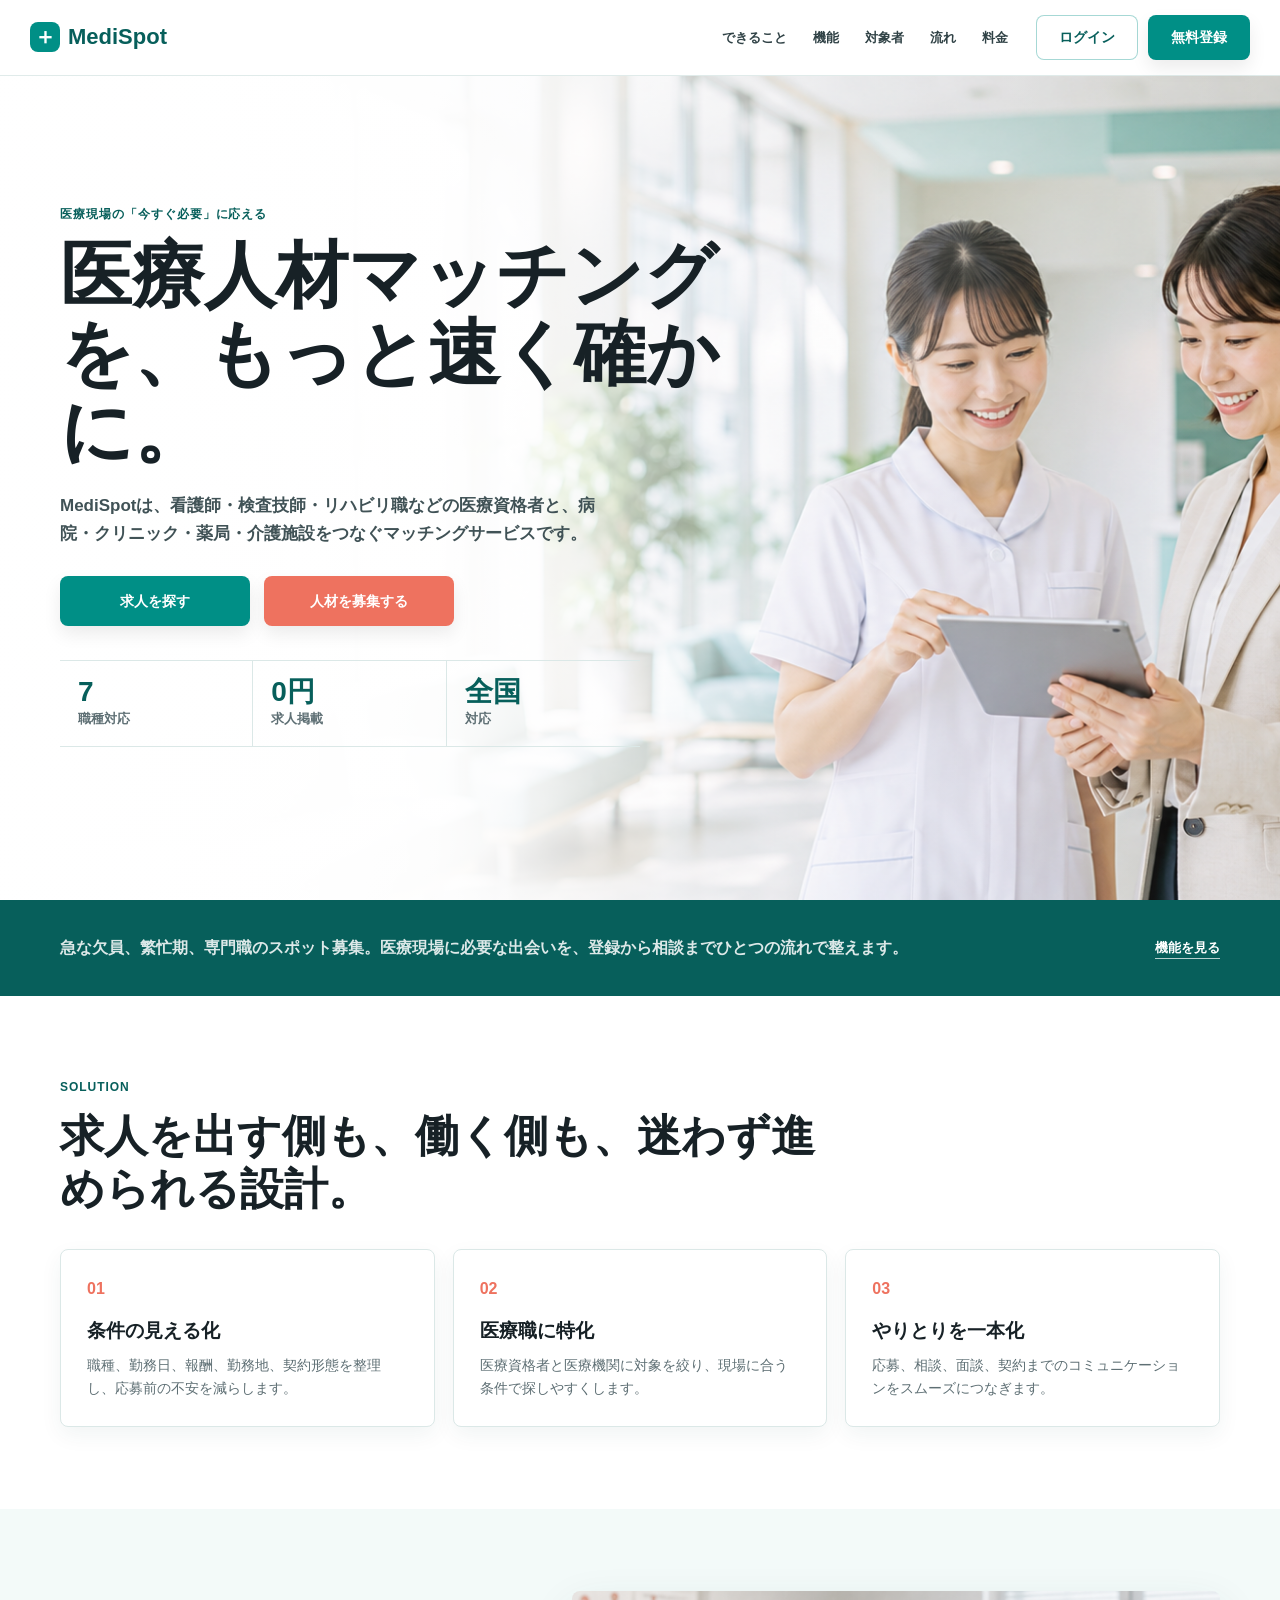
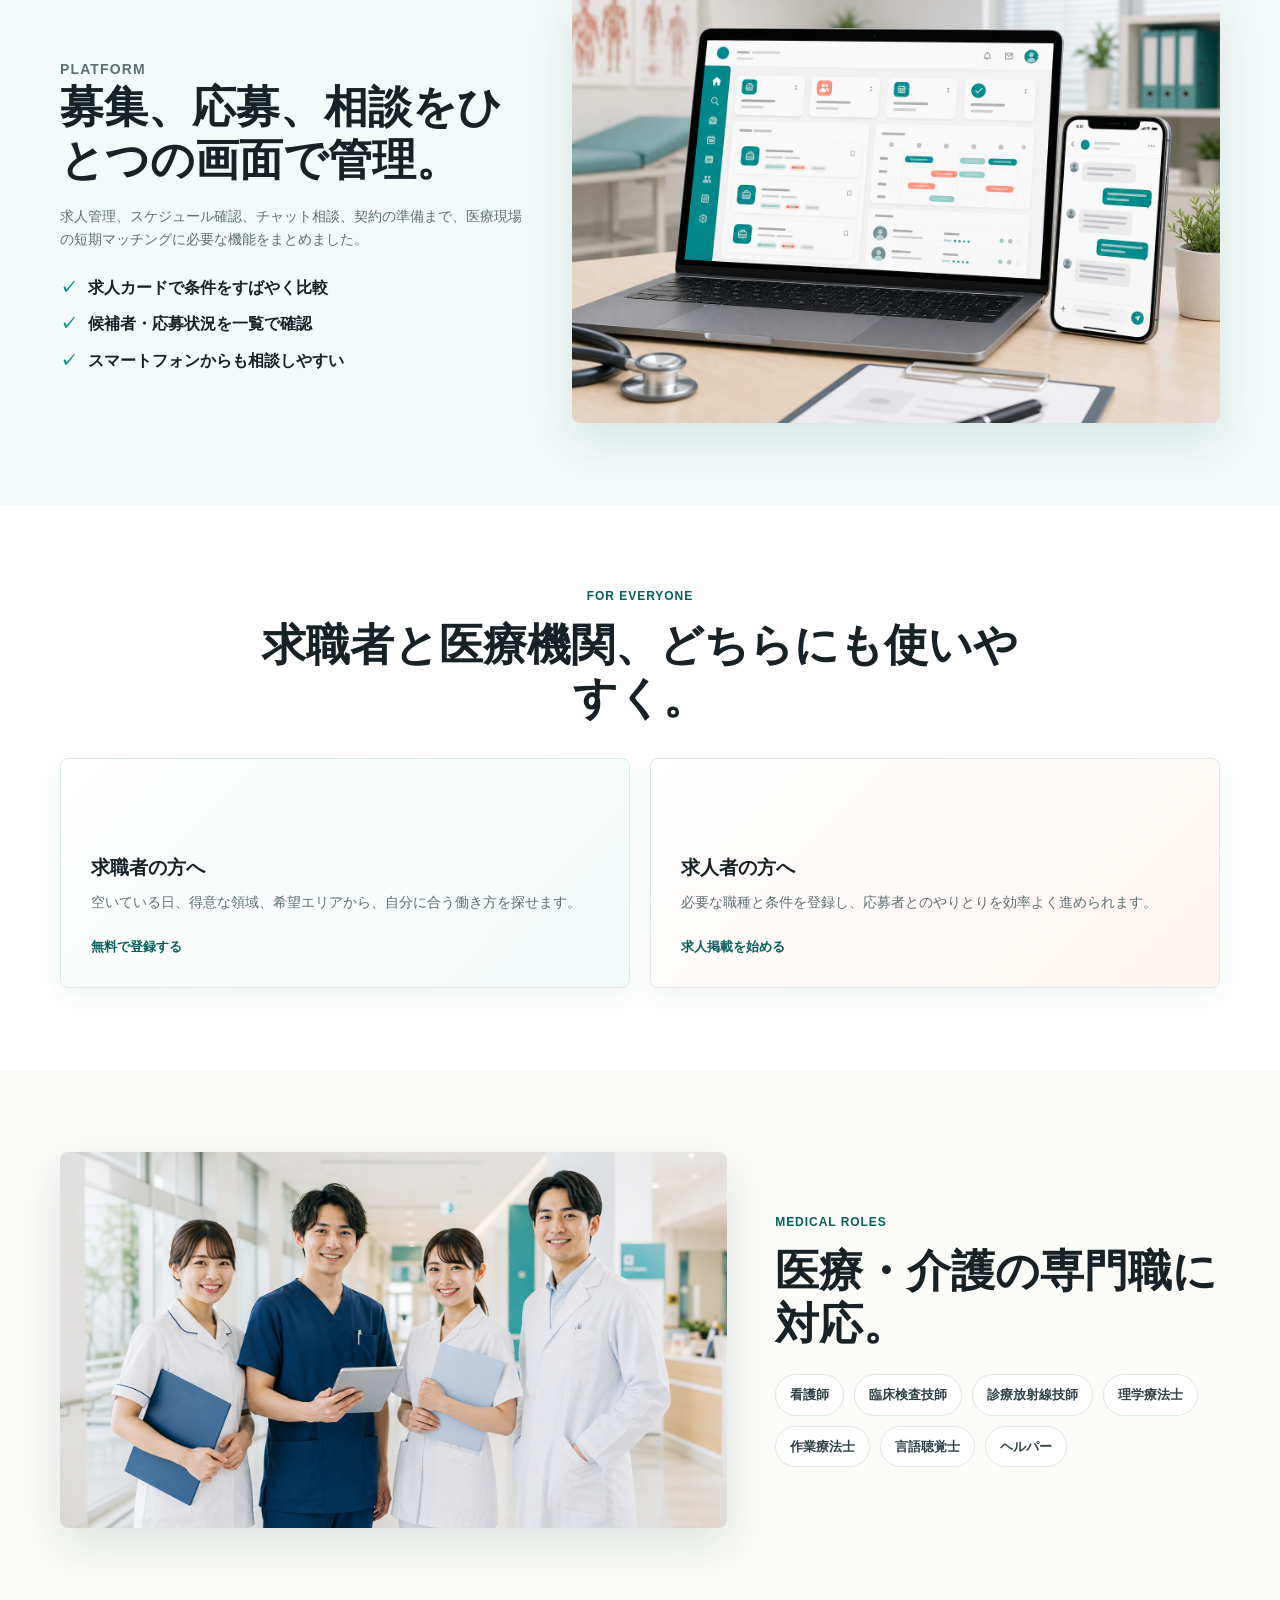
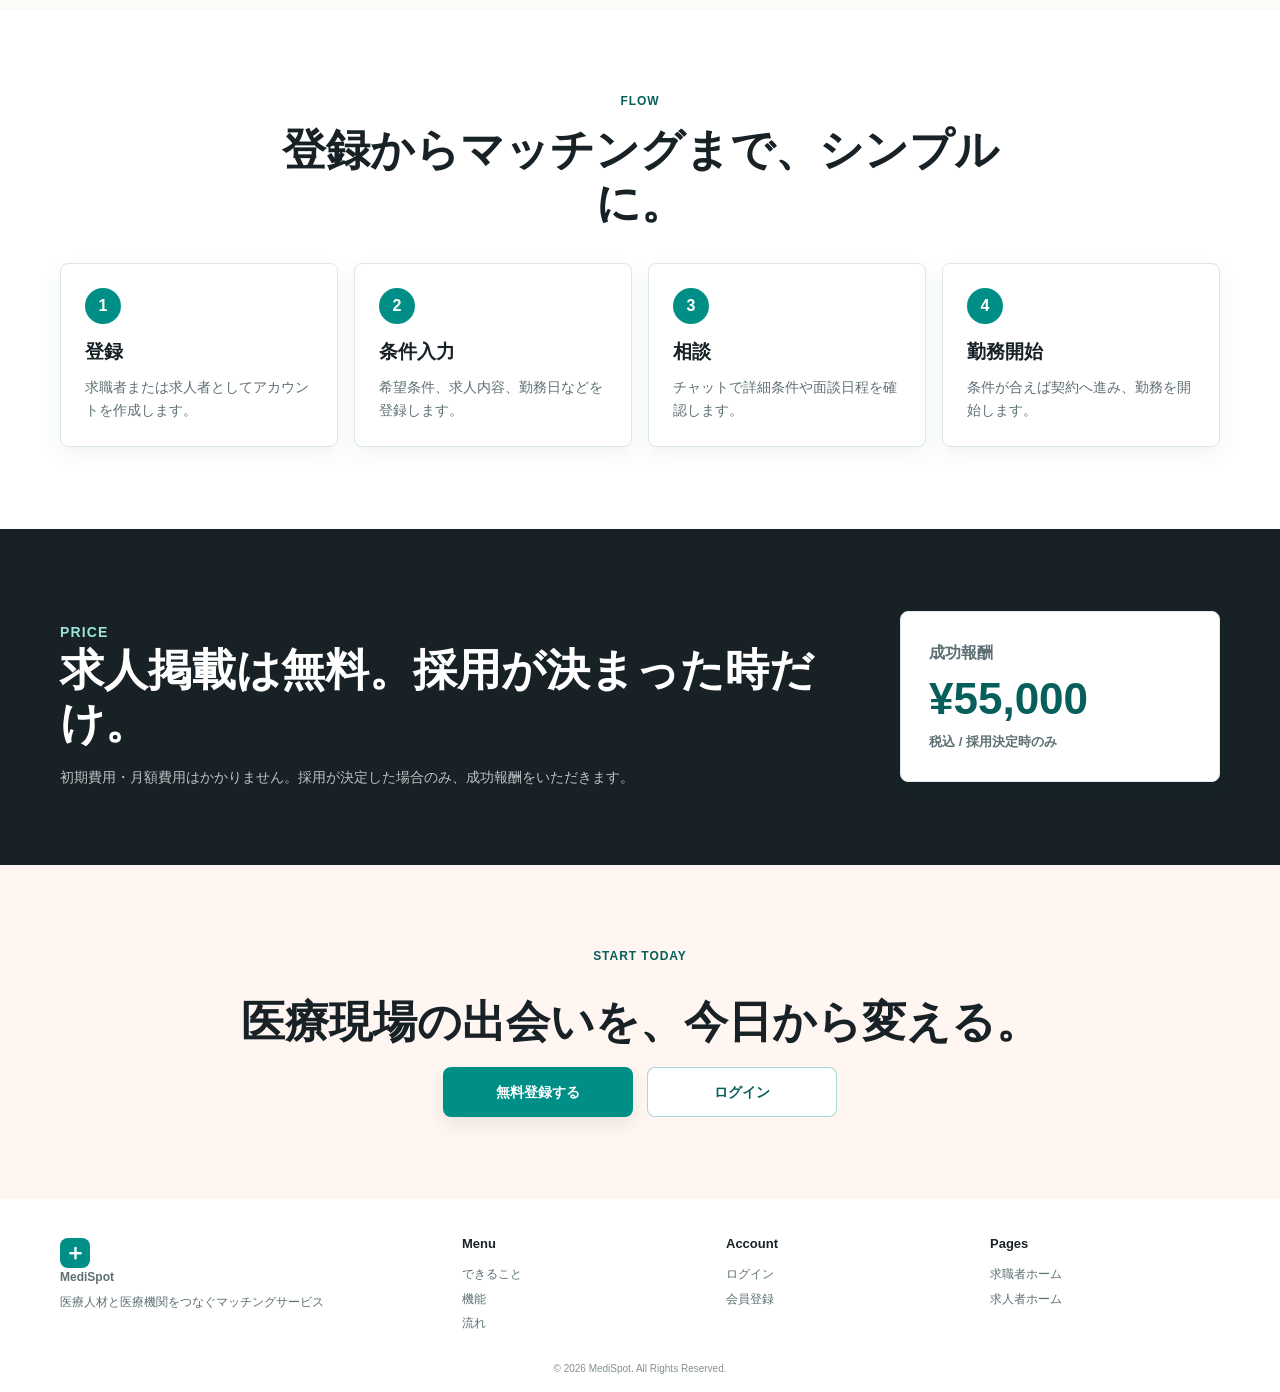
==== commit 0eeb53ef: "Redesign MediSpot landing page" ====
--- a/index.html
+++ b/index.html
@@ -3,8 +3,8 @@
 <head>
   <meta charset="utf-8">
   <meta name="viewport" content="width=device-width, initial-scale=1">
-  <meta name="description" content="医療人材と医療機関をつなぐ、医療人材マッチングサービス MediSpot">
-  <title>MediSpot | 医療人材マッチングサービス</title>
+  <meta name="description" content="MediSpotは、医療資格者と医療機関をつなぐスポット勤務・業務委託向けマッチングサービスです。">
+  <title>MediSpot | 医療人材マッチングを、もっと速く確かに</title>
   <link rel="stylesheet" href="style.css">
 </head>
 <body>
@@ -12,167 +12,158 @@
     <a class="brand" href="index.html"><span class="brand-mark">＋</span>MediSpot</a>
     <button class="menu-button" type="button" aria-label="メニューを開く">☰</button>
     <nav class="main-nav" aria-label="メインナビゲーション">
-      <a href="#features">サービスについて</a>
-      <a href="#jobs">求人を探す</a>
-      <a href="#flow">ご利用の流れ</a>
-      <a href="#professions">職種一覧</a>
-      <a href="#price">料金について</a>
-      <a href="#faq">よくある質問</a>
+      <a href="#solution">できること</a>
+      <a href="#platform">機能</a>
+      <a href="#roles">対象者</a>
+      <a href="#flow">流れ</a>
+      <a href="#price">料金</a>
     </nav>
     <div class="header-actions">
       <a class="button button-outline" href="login.html">ログイン</a>
-      <a class="button button-teal" href="register.html">会員登録</a>
+      <a class="button button-teal" href="register.html">無料登録</a>
     </div>
   </header>
 
   <main>
-    <section class="hero">
-      <div class="hero-background"></div>
-      <div class="hero-copy">
-        <p class="hero-kicker">医療人材と医療機関を、<br>もっと身近につなぐ</p>
-        <h1><span>メディ</span>スポット</h1>
-        <p class="hero-lead">スポット勤務・業務委託に特化した<br>医療人材マッチングサービス</p>
+    <section class="new-hero">
+      <div class="new-hero-image" aria-hidden="true"></div>
+      <div class="hero-overlay"></div>
+      <div class="hero-content shell">
+        <p class="eyebrow">医療現場の「今すぐ必要」に応える</p>
+        <h1>医療人材マッチングを、もっと速く確かに。</h1>
+        <p class="hero-text">MediSpotは、看護師・検査技師・リハビリ職などの医療資格者と、病院・クリニック・薬局・介護施設をつなぐマッチングサービスです。</p>
         <div class="button-row">
-          <a class="button button-teal button-large" href="#jobs">求人を探す（無料）</a>
-          <a class="button button-orange button-large" href="#price">無料で求人を掲載</a>
+          <a class="button button-teal button-large" href="register.html">求人を探す</a>
+          <a class="button button-coral button-large" href="register.html">人材を募集する</a>
         </div>
-        <ul class="hero-benefits">
-          <li>登録・利用無料</li>
-          <li>全国対応</li>
-          <li>7職種に対応</li>
-        </ul>
+        <div class="hero-metrics" aria-label="サービス指標">
+          <span><strong>7</strong>職種対応</span>
+          <span><strong>0円</strong>求人掲載</span>
+          <span><strong>全国</strong>対応</span>
+        </div>
       </div>
     </section>
 
-    <section class="stats shell" aria-label="サービス概要">
-      <article><span class="stat-icon">＋</span><div><small>対応職種</small><strong>7職種</strong></div></article>
-      <article><span class="stat-icon">¥</span><div><small>求人掲載</small><strong>無料</strong></div></article>
-      <article><span class="stat-icon">¥</span><div><small>成功報酬</small><strong>¥55,000 <em>（税込）</em></strong></div></article>
-      <article><span class="stat-icon">◎</span><div><small>利用対象</small><strong>全国対応</strong></div></article>
+    <section class="intro-strip">
+      <div class="shell intro-grid">
+        <p>急な欠員、繁忙期、専門職のスポット募集。医療現場に必要な出会いを、登録から相談までひとつの流れで整えます。</p>
+        <a href="#platform">機能を見る</a>
+      </div>
     </section>
 
-    <section class="section shell" id="jobs">
-      <h2 class="section-title">多くの医療機関にご利用いただけます</h2>
-      <div class="title-line"></div>
-      <div class="facility-grid">
-        <article class="facility-card"><img src="images/02_hospital.png" alt="病院"><h3>病院</h3><p>HOSPITAL</p><small>総合病院・大学病院など</small></article>
-        <article class="facility-card"><img src="images/03_clinic.png" alt="クリニック"><h3>クリニック</h3><p>CLINIC</p><small>診療所・医院など</small></article>
-        <article class="facility-card"><img src="images/04_pharmacy.png" alt="調剤薬局"><h3>調剤薬局</h3><p>PHARMACY</p><small>調剤薬局・ドラッグストアなど</small></article>
-        <article class="facility-card"><img src="images/05_care_facility.png" alt="介護施設"><h3>介護施設</h3><p>CARE FACILITY</p><small>介護施設・福祉施設など</small></article>
+    <section class="section shell" id="solution">
+      <div class="section-head left">
+        <p class="eyebrow">Solution</p>
+        <h2>求人を出す側も、働く側も、迷わず進められる設計。</h2>
       </div>
-      <p class="section-note">そのほか、健診センターや訪問医療など幅広い現場に対応します。</p>
-    </section>
-
-    <section class="section shell compact" id="features">
-      <h2 class="section-title">MediSpotの特徴</h2>
-      <div class="title-line"></div>
-      <div class="feature-grid">
-        <article class="feature-card">
-          <img src="images/09_icon_qualification.png" alt="">
-          <h3>医療資格者に特化</h3>
-          <p>医療資格者・専門職種に絞ることで、専門性の高いマッチングを実現します。</p>
+      <div class="solution-grid">
+        <article>
+          <span>01</span>
+          <h3>条件の見える化</h3>
+          <p>職種、勤務日、報酬、勤務地、契約形態を整理し、応募前の不安を減らします。</p>
         </article>
-        <article class="feature-card">
-          <img src="images/10_icon_flexible_work.png" alt="">
-          <h3>柔軟な働き方に対応</h3>
-          <p>スポット勤務や業務委託など、ライフスタイルに合う働き方をサポートします。</p>
+        <article>
+          <span>02</span>
+          <h3>医療職に特化</h3>
+          <p>医療資格者と医療機関に対象を絞り、現場に合う条件で探しやすくします。</p>
         </article>
-        <article class="feature-card">
-          <img src="images/11_icon_support.png" alt="">
-          <h3>契約までスムーズ</h3>
-          <p>チャット機能や契約書テンプレートで、安心して取引を進められます。</p>
+        <article>
+          <span>03</span>
+          <h3>やりとりを一本化</h3>
+          <p>応募、相談、面談、契約までのコミュニケーションをスムーズにつなぎます。</p>
         </article>
       </div>
     </section>
 
-    <section class="section shell compact" id="professions">
-      <h2 class="section-title">対応職種</h2>
-      <div class="title-line"></div>
-      <div class="profession-grid">
-        <article><img src="images/12_icon_nurse.png" alt=""><span>看護師</span></article>
-        <article><img src="images/13_icon_lab_tech.png" alt=""><span>臨床検査技師</span></article>
-        <article><img src="images/14_icon_radiologist.png" alt=""><span>診療放射線技師</span></article>
-        <article><img src="images/15_icon_physical_therapist.png" alt=""><span>理学療法士</span></article>
-        <article><img src="images/16_icon_occupational_therapist.png" alt=""><span>作業療法士</span></article>
-        <article><img src="images/17_icon_speech_therapist.png" alt=""><span>言語聴覚士</span></article>
-        <article><img src="images/18_icon_helper.png" alt=""><span>ヘルパー</span></article>
+    <section class="platform-band" id="platform">
+      <div class="shell platform-grid">
+        <div>
+          <p class="eyebrow">Platform</p>
+          <h2>募集、応募、相談をひとつの画面で管理。</h2>
+          <p>求人管理、スケジュール確認、チャット相談、契約の準備まで、医療現場の短期マッチングに必要な機能をまとめました。</p>
+          <ul class="check-list">
+            <li>求人カードで条件をすばやく比較</li>
+            <li>候補者・応募状況を一覧で確認</li>
+            <li>スマートフォンからも相談しやすい</li>
+          </ul>
+        </div>
+        <img src="images/new-platform-mockup.png" alt="MediSpotの管理画面イメージ">
       </div>
     </section>
 
-    <section class="section shell compact" id="flow">
-      <h2 class="section-title">ご利用の流れ</h2>
-      <div class="title-line"></div>
-      <div class="flow-grid">
-        <article class="flow-card seeker">
-          <h3>求職者の方</h3>
-          <div class="steps">
-            <span><b>1</b>会員登録</span><i>→</i>
-            <span><b>2</b>プロフィール登録</span><i>→</i>
-            <span><b>3</b>求人検索・応募</span><i>→</i>
-            <span><b>4</b>面談・契約</span><i>→</i>
-            <span><b>5</b>勤務開始</span>
-          </div>
-          <a class="button button-teal" href="register.html">求人を探す（無料）</a>
+    <section class="section shell" id="roles">
+      <div class="section-head">
+        <p class="eyebrow">For Everyone</p>
+        <h2>求職者と医療機関、どちらにも使いやすく。</h2>
+      </div>
+      <div class="role-grid">
+        <article class="role-panel seeker-panel">
+          <h3>求職者の方へ</h3>
+          <p>空いている日、得意な領域、希望エリアから、自分に合う働き方を探せます。</p>
+          <a class="text-link" href="register.html">無料で登録する</a>
         </article>
-        <article class="flow-card employer">
-          <h3>求人者の方</h3>
-          <div class="steps">
-            <span><b>1</b>会員登録</span><i>→</i>
-            <span><b>2</b>求人掲載</span><i>→</i>
-            <span><b>3</b>応募者確認</span><i>→</i>
-            <span><b>4</b>面談・採用</span><i>→</i>
-            <span><b>5</b>報酬支払い</span>
-          </div>
-          <a class="button button-orange" href="register.html">無料で求人を掲載</a>
+        <article class="role-panel employer-panel">
+          <h3>求人者の方へ</h3>
+          <p>必要な職種と条件を登録し、応募者とのやりとりを効率よく進められます。</p>
+          <a class="text-link" href="register.html">求人掲載を始める</a>
         </article>
       </div>
     </section>
 
-    <section class="pricing" id="price">
-      <div class="price-box">
-        <h3>料金体系</h3>
-        <p>採用が決まったときだけ</p>
-        <small>成功報酬</small>
-        <strong>¥55,000 <em>（税込）</em></strong>
-      </div>
-      <div class="price-copy">
-        <h2>求人掲載は無料です</h2>
-        <p>初期費用や月額費用はかかりません。採用が決定した場合のみ、成功報酬をいただきます。</p>
-        <a class="button button-white" href="register.html">料金について相談する</a>
-      </div>
-      <div class="device-art">
-        <img src="images/21_job_search_screen.png" alt="求人検索画面">
-        <img src="images/22_chat_screen.png" alt="チャット画面">
+    <section class="team-section">
+      <div class="shell team-grid">
+        <img src="images/new-care-team.png" alt="MediSpotが対応する医療職">
+        <div>
+          <p class="eyebrow">Medical Roles</p>
+          <h2>医療・介護の専門職に対応。</h2>
+          <div class="profession-list">
+            <span>看護師</span>
+            <span>臨床検査技師</span>
+            <span>診療放射線技師</span>
+            <span>理学療法士</span>
+            <span>作業療法士</span>
+            <span>言語聴覚士</span>
+            <span>ヘルパー</span>
+          </div>
+        </div>
       </div>
     </section>
 
-    <section class="section shell compact">
-      <h2 class="section-title">ご利用者の声</h2>
-      <div class="title-line"></div>
-      <div class="testimonial-grid">
-        <article>
-          <img src="images/24_testimonial_nurse.png" alt="看護師">
-          <div><h3>看護師 / 30代</h3><p>自分の都合に合わせて働けるスポット求人が見つかりやすく、収入アップにもつながりました。</p></div>
-        </article>
-        <article>
-          <img src="images/25_testimonial_pt.png" alt="理学療法士">
-          <div><h3>理学療法士 / 20代</h3><p>業務委託の案件を探していましたが、条件に合う職場とスムーズにマッチングできました。</p></div>
-        </article>
-        <article>
-          <img src="images/26_testimonial_recruiter.png" alt="採用担当者">
-          <div><h3>医療機関 採用担当者</h3><p>求人掲載が簡単で、必要な人材と効率よく出会えるので、採用コストも抑えられています。</p></div>
-        </article>
+    <section class="section shell" id="flow">
+      <div class="section-head">
+        <p class="eyebrow">Flow</p>
+        <h2>登録からマッチングまで、シンプルに。</h2>
+      </div>
+      <div class="timeline">
+        <article><b>1</b><h3>登録</h3><p>求職者または求人者としてアカウントを作成します。</p></article>
+        <article><b>2</b><h3>条件入力</h3><p>希望条件、求人内容、勤務日などを登録します。</p></article>
+        <article><b>3</b><h3>相談</h3><p>チャットで詳細条件や面談日程を確認します。</p></article>
+        <article><b>4</b><h3>勤務開始</h3><p>条件が合えば契約へ進み、勤務を開始します。</p></article>
       </div>
     </section>
 
-    <section class="final-cta">
-      <div class="final-photo"><img src="images/27_cta_banner.png" alt="医療従事者"></div>
-      <div class="final-copy">
-        <h2>今すぐMediSpotをはじめましょう</h2>
-        <p>無料で会員登録して、理想の働き方・人材採用を実現しましょう。</p>
+    <section class="price-section" id="price">
+      <div class="shell price-grid">
+        <div>
+          <p class="eyebrow">Price</p>
+          <h2>求人掲載は無料。採用が決まった時だけ。</h2>
+          <p>初期費用・月額費用はかかりません。採用が決定した場合のみ、成功報酬をいただきます。</p>
+        </div>
+        <div class="price-card">
+          <span>成功報酬</span>
+          <strong>¥55,000</strong>
+          <small>税込 / 採用決定時のみ</small>
+        </div>
+      </div>
+    </section>
+
+    <section class="final-section">
+      <div class="shell final-inner">
+        <p class="eyebrow">Start Today</p>
+        <h2>医療現場の出会いを、今日から変える。</h2>
         <div class="button-row">
-          <a class="button button-teal" href="register.html">求人を探す（無料）</a>
-          <a class="button button-orange" href="register.html">無料で求人を掲載</a>
+          <a class="button button-teal button-large" href="register.html">無料登録する</a>
+          <a class="button button-outline button-large" href="login.html">ログイン</a>
         </div>
       </div>
     </section>
@@ -180,16 +171,17 @@
 
   <footer>
     <div class="footer-grid shell">
-      <div><a class="brand" href="index.html"><span class="brand-mark">＋</span>MediSpot</a><p>医療人材と医療機関をつなぐ<br>スポット勤務・業務委託に特化した<br>マッチングサービス</p></div>
-      <div><h3>サービス</h3><a href="#features">サービスについて</a><a href="#jobs">求人一覧</a><a href="#professions">職種一覧</a><a href="#price">料金について</a></div>
-      <div><h3>サポート</h3><a href="#faq">よくある質問</a><a href="register.html">お問い合わせ</a><a href="#">お知らせ</a></div>
-      <div><h3>運営会社</h3><a href="#">会社概要</a><a href="#">利用規約</a><a href="#">プライバシーポリシー</a></div>
-      <div><h3>公式SNS</h3><div class="social"><span>LINE</span><span>X</span><span>IG</span></div></div>
+      <div>
+        <a class="brand" href="index.html"><span class="brand-mark">＋</span>MediSpot</a>
+        <p>医療人材と医療機関をつなぐマッチングサービス</p>
+      </div>
+      <div><h3>Menu</h3><a href="#solution">できること</a><a href="#platform">機能</a><a href="#flow">流れ</a></div>
+      <div><h3>Account</h3><a href="login.html">ログイン</a><a href="register.html">会員登録</a></div>
+      <div><h3>Pages</h3><a href="seeker-home.html">求職者ホーム</a><a href="employer-home.html">求人者ホーム</a></div>
     </div>
     <p class="copyright">© 2026 MediSpot. All Rights Reserved.</p>
   </footer>
 
-  <a class="to-top" href="#" aria-label="ページ上部へ">↑</a>
   <script>
     const menu = document.querySelector(".menu-button");
     const nav = document.querySelector(".main-nav");
--- a/style.css
+++ b/style.css
@@ -1,12 +1,15 @@
 :root {
-  --teal: #009d8b;
-  --teal-dark: #007d72;
-  --orange: #ff5a0a;
-  --ink: #15171b;
-  --muted: #59636b;
-  --line: #e3e9e8;
-  --mint: #eef9f7;
-  --shadow: 0 8px 28px rgba(19, 63, 61, .09);
+  --teal: #008f86;
+  --teal-dark: #075f5b;
+  --coral: #ee725f;
+  --coral-dark: #cc5748;
+  --ink: #172126;
+  --muted: #5e6f74;
+  --line: #dbe8e7;
+  --soft: #f3faf9;
+  --warm: #fff5f1;
+  --white: #fff;
+  --shadow: 0 18px 45px rgba(17, 73, 72, .12);
 }
 
 * { box-sizing: border-box; }
@@ -16,21 +19,24 @@
   color: var(--ink);
   font-family: "Noto Sans JP", "Yu Gothic", "Hiragino Kaku Gothic ProN", sans-serif;
   line-height: 1.65;
-  background: #fff;
+  background: var(--white);
 }
 img { display: block; max-width: 100%; }
 a { color: inherit; text-decoration: none; }
 .shell { width: min(1160px, calc(100% - 48px)); margin-inline: auto; }
 
 .site-header {
-  min-height: 78px;
-  padding: 14px max(28px, calc((100% - 1220px) / 2));
+  min-height: 76px;
+  padding: 14px max(24px, calc((100% - 1220px) / 2));
   display: flex;
   align-items: center;
-  gap: 32px;
-  position: relative;
-  z-index: 10;
-  background: rgba(255,255,255,.96);
+  gap: 28px;
+  position: sticky;
+  top: 0;
+  z-index: 30;
+  background: rgba(255, 255, 255, .94);
+  border-bottom: 1px solid rgba(219, 232, 231, .86);
+  backdrop-filter: blur(16px);
 }
 .simple-header { justify-content: flex-start; }
 .brand {
@@ -39,187 +45,400 @@
   gap: 8px;
   color: var(--teal-dark);
   font-size: 22px;
+  font-weight: 900;
+  white-space: nowrap;
+}
+.brand-mark {
+  width: 30px;
+  height: 30px;
+  display: grid;
+  place-items: center;
+  border-radius: 8px;
+  color: #fff;
+  background: var(--teal);
+  font-size: 22px;
+  line-height: 1;
+}
+.main-nav {
+  display: flex;
+  align-items: center;
+  gap: 26px;
+  margin-left: auto;
+}
+.main-nav a {
+  color: #304246;
+  font-size: 13px;
   font-weight: 800;
-  white-space: nowrap;
-}
-.brand-mark { font-size: 28px; line-height: 1; }
-.main-nav { display: flex; align-items: center; gap: 26px; margin-left: auto; }
-.main-nav a { font-size: 13px; font-weight: 700; }
+}
 .main-nav a:hover { color: var(--teal); }
-.header-actions { display: flex; gap: 10px; }
-.menu-button { display: none; margin-left: auto; border: 0; background: none; font-size: 25px; cursor: pointer; }
+.header-actions { display: flex; gap: 10px; align-items: center; }
+.menu-button {
+  display: none;
+  margin-left: auto;
+  border: 0;
+  background: none;
+  color: var(--teal-dark);
+  font-size: 25px;
+  cursor: pointer;
+}
 
 .button {
   min-height: 42px;
-  padding: 10px 24px;
-  border-radius: 6px;
+  padding: 10px 22px;
+  border-radius: 8px;
   display: inline-flex;
   align-items: center;
   justify-content: center;
   border: 1px solid transparent;
   color: #fff;
+  font-size: 14px;
+  font-weight: 900;
+  box-shadow: 0 8px 18px rgba(0, 0, 0, .08);
+  transition: transform .2s, box-shadow .2s, border-color .2s;
+}
+.button:hover { transform: translateY(-2px); box-shadow: var(--shadow); }
+.button-teal { background: var(--teal); }
+.button-coral { background: var(--coral); }
+.button-outline {
+  color: var(--teal-dark);
+  border-color: rgba(0, 143, 134, .35);
+  background: #fff;
+  box-shadow: none;
+}
+.button-large { min-width: 190px; min-height: 50px; }
+.button-row { display: flex; flex-wrap: wrap; gap: 14px; align-items: center; }
+
+.new-hero {
+  min-height: calc(100vh - 76px);
+  max-height: 820px;
+  position: relative;
+  display: grid;
+  align-items: center;
+  overflow: hidden;
+}
+.new-hero-image {
+  position: absolute;
+  inset: 0;
+  background: url("images/new-hero-collaboration.png") center / cover no-repeat;
+}
+.hero-overlay {
+  position: absolute;
+  inset: 0;
+  background: linear-gradient(90deg, rgba(255,255,255,.98) 0%, rgba(255,255,255,.91) 34%, rgba(255,255,255,.22) 66%, rgba(255,255,255,0) 100%);
+}
+.hero-content {
+  position: relative;
+  z-index: 1;
+  padding: 70px 0 94px;
+}
+.eyebrow {
+  margin: 0 0 12px;
+  color: var(--teal-dark);
+  font-size: 12px;
+  font-weight: 900;
+  letter-spacing: .08em;
+  text-transform: uppercase;
+}
+.new-hero h1 {
+  width: min(680px, 100%);
+  margin: 0;
+  font-size: clamp(42px, 6vw, 72px);
+  line-height: 1.08;
+  letter-spacing: 0;
+}
+.hero-text {
+  width: min(560px, 100%);
+  margin: 22px 0 28px;
+  color: #405256;
+  font-size: 17px;
+  font-weight: 700;
+}
+.hero-metrics {
+  width: min(580px, 100%);
+  margin-top: 34px;
+  display: grid;
+  grid-template-columns: repeat(3, 1fr);
+  border-top: 1px solid var(--line);
+  border-bottom: 1px solid var(--line);
+}
+.hero-metrics span {
+  padding: 16px 18px;
+  color: var(--muted);
+  font-size: 13px;
   font-weight: 800;
-  font-size: 14px;
-  box-shadow: 0 5px 15px rgba(0,0,0,.08);
-  transition: transform .2s, box-shadow .2s;
-}
-.button:hover { transform: translateY(-2px); box-shadow: 0 9px 22px rgba(0,0,0,.14); }
-.button-outline { color: var(--teal-dark); border-color: var(--teal); background: #fff; box-shadow: none; }
-.button-teal { background: linear-gradient(135deg, #00ab99, #008b7e); }
-.button-orange { background: linear-gradient(135deg, #ff741d, #f34b00); }
-.button-white { background: #fff; color: #4c5b5a; box-shadow: none; }
-.button-large { min-width: 230px; padding-block: 15px; }
-
-.hero {
-  min-height: 465px;
-  position: relative;
-  overflow: hidden;
-  background: linear-gradient(90deg, #fff 0%, #fff 43%, transparent 68%);
-}
-.hero-background {
-  position: absolute;
-  inset: 0 0 0 43%;
-  background: url("images/01_main_nurse.png") center / cover no-repeat;
-  z-index: -1;
-}
-.hero-copy { width: min(1160px, calc(100% - 48px)); margin: 0 auto; padding: 56px 0 68px; }
-.hero-kicker { margin: 0 0 16px; font-weight: 800; font-size: 21px; line-height: 1.55; }
-.hero h1 { margin: 0 0 14px; font-size: clamp(45px, 5vw, 67px); line-height: 1.08; letter-spacing: 0; }
-.hero h1 span { color: var(--teal); }
-.hero-lead { margin: 0 0 24px; font-size: 17px; font-weight: 700; }
-.button-row { display: flex; flex-wrap: wrap; gap: 18px; }
-.hero-benefits { display: flex; gap: 42px; margin: 24px 0 0; padding: 0; list-style: none; font-size: 13px; font-weight: 700; }
-.hero-benefits li::before {
-  content: "✓";
-  display: inline-grid;
-  place-items: center;
-  width: 20px;
-  height: 20px;
-  margin-right: 7px;
-  border-radius: 50%;
-  color: var(--teal);
-  background: #dff6f2;
-}
-
-.stats {
-  position: relative;
-  z-index: 3;
-  margin-top: -18px;
-  border: 1px solid var(--line);
-  border-radius: 14px;
-  padding: 25px 14px;
-  display: grid;
-  grid-template-columns: repeat(4, 1fr);
-  background: #fff;
-  box-shadow: var(--shadow);
-}
-.stats article { display: flex; justify-content: center; align-items: center; gap: 16px; min-height: 66px; border-right: 1px solid var(--line); }
-.stats article:last-child { border: 0; }
-.stat-icon { color: var(--teal); font-size: 36px; line-height: 1; font-weight: 800; }
-.stats small, .stats strong { display: block; }
-.stats small { font-size: 12px; }
-.stats strong { font-size: 25px; line-height: 1.25; }
-.stats em { font-size: 11px; font-style: normal; }
-
-.section { padding: 48px 0 26px; }
-.section.compact { padding-top: 35px; }
-.section-title { margin: 0; text-align: center; font-size: 24px; line-height: 1.35; }
-.title-line { width: 45px; height: 2px; margin: 10px auto 25px; background: var(--teal); }
-.section-note { text-align: center; font-size: 13px; font-weight: 700; margin: 16px 0 0; }
-
-.facility-grid { display: grid; grid-template-columns: repeat(4, 1fr); gap: 22px; }
-.facility-card {
-  min-height: 250px;
-  padding: 0 0 16px;
+  border-right: 1px solid var(--line);
+}
+.hero-metrics span:last-child { border-right: 0; }
+.hero-metrics strong {
+  display: block;
+  color: var(--teal-dark);
+  font-size: 28px;
+  line-height: 1.1;
+}
+
+.intro-strip {
+  background: var(--teal-dark);
+  color: #fff;
+}
+.intro-grid {
+  min-height: 96px;
+  display: grid;
+  grid-template-columns: minmax(0, 1fr) auto;
+  align-items: center;
+  gap: 28px;
+}
+.intro-grid p {
+  margin: 0;
+  color: rgba(255,255,255,.86);
+  font-weight: 700;
+}
+.intro-grid a {
+  color: #fff;
+  font-size: 13px;
+  font-weight: 900;
+  border-bottom: 1px solid rgba(255,255,255,.7);
+}
+
+.section { padding: 82px 0; }
+.section-head {
+  width: min(760px, 100%);
+  margin: 0 auto 34px;
   text-align: center;
+}
+.section-head.left { margin-inline: 0; text-align: left; }
+.section-head h2,
+.platform-grid h2,
+.team-grid h2,
+.price-grid h2,
+.final-inner h2 {
+  margin: 0;
+  font-size: clamp(28px, 4vw, 44px);
+  line-height: 1.2;
+  letter-spacing: 0;
+}
+
+.solution-grid {
+  display: grid;
+  grid-template-columns: repeat(3, 1fr);
+  gap: 18px;
+}
+.solution-grid article,
+.role-panel,
+.timeline article,
+.price-card,
+.dashboard-card {
   border: 1px solid var(--line);
   border-radius: 8px;
   background: #fff;
-  box-shadow: 0 5px 18px rgba(0,0,0,.035);
-  overflow: hidden;
-}
-.facility-card img { width: 100%; aspect-ratio: 1 / .82; object-fit: cover; }
-.facility-card h3 { margin: 14px 0 0; color: var(--teal-dark); font-size: 19px; }
-.facility-card p { margin: 0; color: var(--teal-dark); font-size: 12px; letter-spacing: .04em; }
-.facility-card small { font-size: 11px; color: #333; }
-
-.feature-grid { display: grid; grid-template-columns: repeat(3, 1fr); gap: 20px; }
-.feature-card { padding: 16px 26px 22px; text-align: center; border: 1px solid var(--line); border-radius: 8px; box-shadow: 0 4px 18px rgba(0,0,0,.035); }
-.feature-card img { width: 150px; height: 86px; margin: 0 auto; object-fit: contain; }
-.feature-card h3 { margin: 5px 0 8px; color: var(--teal); font-size: 17px; }
-.feature-card p { margin: 0; font-size: 12px; }
-
-.profession-grid { display: grid; grid-template-columns: repeat(7, 1fr); gap: 12px; }
-.profession-grid article { padding: 12px 5px 11px; text-align: center; border: 1px solid var(--line); border-radius: 8px; box-shadow: 0 4px 14px rgba(0,0,0,.035); }
-.profession-grid img { height: 52px; width: 100%; object-fit: contain; }
-.profession-grid span { display: block; margin-top: 6px; font-size: 12px; font-weight: 800; white-space: nowrap; }
-
-.flow-grid { display: grid; grid-template-columns: 1fr 1fr; gap: 18px; }
-.flow-card { padding: 16px 18px 18px; border-radius: 8px; text-align: center; }
-.flow-card.seeker { background: linear-gradient(135deg, #e9f7f5, #f8fbfb); }
-.flow-card.employer { background: linear-gradient(135deg, #fff4ea, #fffaf6); }
-.flow-card h3 { margin: 0 0 12px; color: var(--teal); font-size: 17px; }
-.flow-card.employer h3 { color: var(--orange); }
-.steps { display: flex; align-items: flex-start; justify-content: center; margin-bottom: 14px; }
-.steps span { flex: 1; font-size: 10px; font-weight: 800; line-height: 1.3; }
-.steps b { display: grid; place-items: center; width: 42px; height: 42px; margin: 0 auto 7px; border-radius: 50%; background: #fff; color: var(--teal); font-size: 21px; }
-.employer .steps b { color: var(--orange); }
-.steps i { margin-top: 13px; color: #7a8586; font-style: normal; }
-.flow-card .button { min-height: 35px; padding-block: 6px; }
-
-.pricing {
-  margin-top: 32px;
-  min-height: 208px;
-  display: grid;
-  grid-template-columns: minmax(240px, 320px) 1fr 390px;
+  box-shadow: 0 8px 22px rgba(20, 60, 62, .06);
+}
+.solution-grid article { padding: 26px; }
+.solution-grid span {
+  color: var(--coral);
+  font-weight: 900;
+}
+.solution-grid h3,
+.role-panel h3,
+.timeline h3,
+.dashboard-card h2 {
+  margin: 12px 0 8px;
+  font-size: 19px;
+}
+.solution-grid p,
+.role-panel p,
+.timeline p,
+.dashboard-card p,
+.price-grid p,
+.platform-grid p {
+  margin: 0;
+  color: var(--muted);
+  font-size: 14px;
+}
+
+.platform-band {
+  padding: 82px 0;
+  background: var(--soft);
+}
+.platform-grid {
+  display: grid;
+  grid-template-columns: minmax(0, .9fr) minmax(420px, 1.25fr);
+  gap: 46px;
+  align-items: center;
+}
+.platform-grid > *,
+.team-grid > *,
+.dashboard-hero > * {
+  min-width: 0;
+}
+.platform-grid > div > p { margin-top: 18px; }
+.platform-grid img {
+  border-radius: 8px;
+  box-shadow: var(--shadow);
+}
+.check-list {
+  display: grid;
+  gap: 10px;
+  margin: 24px 0 0;
+  padding: 0;
+  list-style: none;
+}
+.check-list li {
+  position: relative;
+  padding-left: 28px;
+  font-weight: 800;
+}
+.check-list li::before {
+  content: "✓";
+  position: absolute;
+  left: 0;
+  top: 0;
+  color: var(--teal);
+}
+
+.role-grid {
+  display: grid;
+  grid-template-columns: 1fr 1fr;
+  gap: 20px;
+}
+.role-panel {
+  min-height: 230px;
+  padding: 30px;
+  display: flex;
+  flex-direction: column;
+  justify-content: flex-end;
+}
+.seeker-panel { background: linear-gradient(135deg, #fff, var(--soft)); }
+.employer-panel { background: linear-gradient(135deg, #fff, var(--warm)); }
+.text-link {
+  margin-top: 22px;
+  color: var(--teal-dark);
+  font-size: 13px;
+  font-weight: 900;
+}
+
+.team-section {
+  padding: 82px 0;
+  background: #fbfbf8;
+}
+.team-grid {
+  display: grid;
+  grid-template-columns: minmax(430px, 1.2fr) minmax(0, .8fr);
+  gap: 48px;
+  align-items: center;
+}
+.team-grid img {
+  border-radius: 8px;
+  box-shadow: var(--shadow);
+}
+.profession-list {
+  display: flex;
+  flex-wrap: wrap;
+  gap: 10px;
+  margin-top: 24px;
+}
+.profession-list span {
+  padding: 9px 14px;
+  border: 1px solid var(--line);
+  border-radius: 999px;
+  background: #fff;
+  color: #304246;
+  font-size: 13px;
+  font-weight: 900;
+}
+
+.timeline {
+  display: grid;
+  grid-template-columns: repeat(4, 1fr);
+  gap: 16px;
+}
+.timeline article { padding: 24px; }
+.timeline b,
+.dashboard-card span {
+  width: 36px;
+  height: 36px;
+  display: grid;
+  place-items: center;
+  border-radius: 50%;
   color: #fff;
-  background: linear-gradient(110deg, #008276, #00a297);
-  overflow: hidden;
-}
-.price-box { margin: 16px 0 16px max(24px, calc((100vw - 1160px) / 2)); padding: 18px; text-align: center; color: var(--ink); background: #fff; border-radius: 8px; }
-.price-box h3 { margin: 0 0 2px; color: var(--teal); }
-.price-box p, .price-box small { margin: 0; font-size: 12px; }
-.price-box small { display: block; font-weight: 800; }
-.price-box strong { display: block; color: var(--teal-dark); font-size: 33px; }
-.price-box em { font-size: 11px; font-style: normal; color: var(--ink); }
-.price-copy { align-self: center; padding: 24px 30px; }
-.price-copy h2 { margin: 0 0 7px; font-size: 25px; }
-.price-copy p { margin: 0 0 15px; font-size: 12px; }
-.device-art { display: flex; align-items: flex-end; justify-content: center; overflow: hidden; padding-top: 16px; }
-.device-art img { width: 255px; max-width: 65%; object-fit: contain; }
-.device-art img + img { width: 190px; margin-left: -85px; }
-
-.testimonial-grid { display: grid; grid-template-columns: repeat(3, 1fr); gap: 20px; }
-.testimonial-grid article { min-height: 142px; display: grid; grid-template-columns: 115px 1fr; overflow: hidden; border: 1px solid var(--line); border-radius: 8px; }
-.testimonial-grid img { width: 100%; height: 100%; object-fit: cover; object-position: 45% top; }
-.testimonial-grid div { padding: 17px 14px; }
-.testimonial-grid h3 { margin: 0 0 9px; font-size: 13px; }
-.testimonial-grid p { margin: 0; font-size: 11px; }
-
-.final-cta { min-height: 170px; display: grid; grid-template-columns: 44% 56%; background: linear-gradient(100deg, #eaf7fb, #fff); overflow: hidden; }
-.final-photo img { width: 100%; height: 100%; object-fit: cover; }
-.final-copy { display: flex; flex-direction: column; justify-content: center; align-items: flex-start; padding: 20px 45px; }
-.final-copy h2 { margin: 0; color: var(--teal-dark); font-size: 26px; }
-.final-copy p { margin: 3px 0 13px; font-size: 13px; }
-
-footer { padding: 24px 0 10px; }
-.footer-grid { display: grid; grid-template-columns: 1.7fr repeat(4, 1fr); gap: 38px; }
-.footer-grid .brand { font-size: 18px; }
-.footer-grid p, .footer-grid a { display: block; margin: 4px 0; font-size: 10px; }
-.footer-grid h3 { margin: 0 0 10px; font-size: 12px; }
-.social { display: flex; gap: 8px; }
-.social span { width: 30px; height: 30px; display: grid; place-items: center; border-radius: 50%; background: #00c26f; color: #fff; font-size: 8px; font-weight: 800; }
-.social span:nth-child(2) { background: #000; font-size: 10px; }
-.social span:nth-child(3) { background: linear-gradient(135deg, #833ab4, #fd1d1d, #fcb045); font-size: 9px; }
-.copyright { margin: 16px 0 0; text-align: center; color: #7d8585; font-size: 9px; }
-.to-top { position: fixed; right: 25px; bottom: 18px; width: 32px; height: 32px; display: grid; place-items: center; color: #fff; background: var(--teal-dark); border-radius: 50%; z-index: 20; }
+  background: var(--teal);
+}
+
+.price-section {
+  padding: 76px 0;
+  color: #fff;
+  background: var(--ink);
+}
+.price-grid {
+  display: grid;
+  grid-template-columns: minmax(0, 1fr) 320px;
+  gap: 40px;
+  align-items: center;
+}
+.price-grid .eyebrow { color: #9de3dc; }
+.price-grid p { color: rgba(255,255,255,.72); margin-top: 16px; }
+.price-card {
+  padding: 28px;
+  color: var(--ink);
+  background: #fff;
+}
+.price-card span,
+.price-card small {
+  display: block;
+  color: var(--muted);
+  font-weight: 800;
+}
+.price-card strong {
+  display: block;
+  color: var(--teal-dark);
+  font-size: 44px;
+  line-height: 1.1;
+  margin: 8px 0;
+}
+
+.final-section {
+  padding: 82px 0;
+  background: var(--warm);
+  text-align: center;
+}
+.final-inner {
+  display: grid;
+  justify-items: center;
+  gap: 18px;
+}
+
+footer {
+  padding: 34px 0 14px;
+  background: #fff;
+}
+.footer-grid {
+  display: grid;
+  grid-template-columns: 1.6fr repeat(3, 1fr);
+  gap: 34px;
+}
+.footer-grid p,
+.footer-grid a {
+  display: block;
+  margin: 5px 0;
+  color: var(--muted);
+  font-size: 12px;
+}
+.footer-grid h3 {
+  margin: 0 0 10px;
+  font-size: 13px;
+}
+.copyright {
+  margin: 22px 0 0;
+  text-align: center;
+  color: #839094;
+  font-size: 10px;
+}
 
 .auth-page {
-  min-height: calc(100vh - 78px);
+  min-height: calc(100vh - 76px);
   padding: 50px 24px;
   display: grid;
   place-items: center;
-  background: var(--mint);
+  background: var(--soft);
 }
 .auth-card {
   width: min(520px, 100%);
@@ -241,70 +460,115 @@
 .auth-link a { color: var(--teal); font-weight: 800; }
 .demo-login { display: grid; grid-template-columns: 1fr 1fr; gap: 12px; margin-top: 16px; }
 .demo-login button { padding: 12px; border: 1px solid var(--line); border-radius: 8px; background: #fff; color: var(--teal-dark); font-weight: 800; cursor: pointer; }
-.demo-login button:hover { background: var(--mint); }
+.demo-login button:hover { background: var(--soft); }
+
+.dashboard-header { border-bottom: 1px solid var(--line); }
+.dashboard-nav { margin-left: auto; }
+.dashboard-page {
+  min-height: calc(100vh - 76px);
+  padding: 46px 0 64px;
+  background: linear-gradient(180deg, var(--soft) 0%, #fff 46%);
+}
+.employer-dashboard { background: linear-gradient(180deg, var(--warm) 0%, #fff 46%); }
+.dashboard-hero {
+  display: grid;
+  grid-template-columns: minmax(0, 1fr) minmax(280px, 430px);
+  align-items: center;
+  gap: 44px;
+}
+.dashboard-kicker { margin: 0 0 10px; color: var(--teal-dark); font-size: 13px; font-weight: 800; }
+.employer-dashboard .dashboard-kicker { color: var(--coral); }
+.dashboard-hero h1 { margin: 0 0 14px; font-size: clamp(32px, 4vw, 48px); line-height: 1.18; }
+.dashboard-hero p { margin: 0 0 22px; color: var(--muted); font-weight: 700; }
+.dashboard-hero img { width: 100%; border-radius: 8px; box-shadow: var(--shadow); }
+.dashboard-grid { display: grid; grid-template-columns: repeat(3, 1fr); gap: 20px; margin-top: 38px; }
+.dashboard-card { padding: 24px; }
+.employer-dashboard .dashboard-card span { background: var(--coral); }
 
 @media (max-width: 1000px) {
-  .site-header { padding-inline: 24px; gap: 16px; }
+  .site-header { padding-inline: 18px; gap: 16px; }
   .main-nav {
     display: none;
     position: absolute;
-    top: 70px;
-    left: 20px;
-    right: 20px;
-    padding: 20px;
+    top: 68px;
+    left: 18px;
+    right: 18px;
+    padding: 18px;
     flex-direction: column;
     align-items: flex-start;
     background: #fff;
+    border: 1px solid var(--line);
+    border-radius: 8px;
     box-shadow: var(--shadow);
-    border-radius: 8px;
   }
   .main-nav.open { display: flex; }
   .menu-button { display: block; }
-  .header-actions { margin-left: 0; }
-  .hero-background { left: 34%; opacity: .65; }
-  .hero { background: linear-gradient(90deg, #fff 0%, rgba(255,255,255,.96) 42%, rgba(255,255,255,.2) 100%); }
-  .profession-grid { grid-template-columns: repeat(4, 1fr); }
-  .pricing { grid-template-columns: 280px 1fr; }
-  .device-art { display: none; }
-  .testimonial-grid { grid-template-columns: 1fr; }
+  .platform-grid,
+  .team-grid,
+  .dashboard-hero {
+    grid-template-columns: 1fr;
+  }
+  .platform-grid img,
+  .team-grid img,
+  .dashboard-hero img {
+    width: 100%;
+    max-width: 620px;
+  }
+  .solution-grid,
+  .timeline,
+  .dashboard-grid {
+    grid-template-columns: 1fr 1fr;
+  }
 }
 
 @media (max-width: 720px) {
-  .shell, .hero-copy { width: min(100% - 28px, 1160px); }
+  .shell { width: min(100% - 28px, 1160px); }
   .site-header { min-height: 66px; padding-inline: 14px; }
   .brand { font-size: 18px; }
+  .brand-mark { width: 27px; height: 27px; font-size: 20px; }
   .header-actions .button-outline { display: none; }
-  .header-actions .button { min-height: 35px; padding: 7px 13px; font-size: 12px; }
-  .hero { min-height: 590px; }
-  .hero-background { inset: 300px 0 0; opacity: 1; background-position: center top; }
-  .hero { background: linear-gradient(#fff 0 52%, rgba(255,255,255,.15) 70%); }
-  .hero-copy { padding-top: 38px; }
-  .hero-kicker { font-size: 17px; }
-  .hero h1 { font-size: 43px; }
-  .hero-lead { font-size: 14px; }
+  .header-actions .button { min-height: 35px; padding: 7px 12px; font-size: 12px; }
+  .new-hero { min-height: 720px; max-height: none; align-items: start; }
+  .new-hero-image { background-position: 62% bottom; }
+  .hero-overlay { background: linear-gradient(180deg, rgba(255,255,255,.98) 0%, rgba(255,255,255,.94) 50%, rgba(255,255,255,.15) 100%); }
+  .hero-content { padding: 44px 0 320px; }
+  .new-hero h1 { font-size: 40px; }
+  .hero-text { font-size: 14px; }
   .button-row { gap: 10px; }
-  .button-large { min-width: 0; width: calc(50% - 5px); padding-inline: 8px; font-size: 11px; }
-  .hero-benefits { gap: 10px; justify-content: space-between; font-size: 10px; }
-  .stats { grid-template-columns: 1fr 1fr; margin-top: 0; padding: 10px; }
-  .stats article { border-right: 0; border-bottom: 1px solid var(--line); padding: 10px; }
-  .stats article:nth-child(3), .stats article:nth-child(4) { border-bottom: 0; }
-  .stat-icon { font-size: 31px; }
-  .stats strong { font-size: 19px; }
-  .facility-grid, .feature-grid, .flow-grid { grid-template-columns: 1fr; }
-  .facility-grid { grid-template-columns: 1fr 1fr; gap: 10px; }
-  .facility-card { min-height: 0; }
-  .facility-card small { font-size: 9px; }
-  .profession-grid { grid-template-columns: repeat(2, 1fr); }
-  .pricing { grid-template-columns: 1fr; padding: 14px; }
-  .price-box { margin: 0; }
-  .price-copy { padding: 24px 5px 8px; }
-  .testimonial-grid article { grid-template-columns: 100px 1fr; }
-  .final-cta { grid-template-columns: 1fr; }
-  .final-photo { height: 150px; }
-  .final-copy { padding: 22px 18px; }
-  .final-copy h2 { font-size: 21px; }
-  .footer-grid { grid-template-columns: 1fr 1fr; gap: 25px; }
-  .footer-grid > div:first-child { grid-column: 1 / -1; }
+  .button-large { min-width: 0; width: 100%; }
+  .hero-metrics { grid-template-columns: 1fr; margin-top: 24px; }
+  .hero-metrics span { border-right: 0; border-bottom: 1px solid var(--line); padding: 12px 0; }
+  .hero-metrics span:last-child { border-bottom: 0; }
+  .intro-grid,
+  .role-grid,
+  .solution-grid,
+  .timeline,
+  .price-grid,
+  .footer-grid,
+  .dashboard-grid {
+    grid-template-columns: 1fr;
+  }
+  .intro-grid { padding-block: 20px; }
+  .section,
+  .platform-band,
+  .team-section,
+  .price-section,
+  .final-section { padding: 54px 0; }
+  .section-head,
+  .section-head.left { text-align: left; }
+  .role-panel { min-height: 190px; padding: 24px; }
+  .profession-list span { font-size: 12px; }
   .auth-card { padding: 24px; }
-  .role-select, .demo-login { grid-template-columns: 1fr; }
-}
+  .role-select,
+  .demo-login { grid-template-columns: 1fr; }
+  .dashboard-page { padding: 30px 0 44px; }
+  .dashboard-nav { display: none; }
+  .dashboard-hero { gap: 24px; }
+  .dashboard-hero h1 { font-size: 31px; }
+  .dashboard-card { padding: 20px; }
+  .platform-grid img,
+  .team-grid img,
+  .dashboard-hero img {
+    max-width: 100%;
+  }
+}
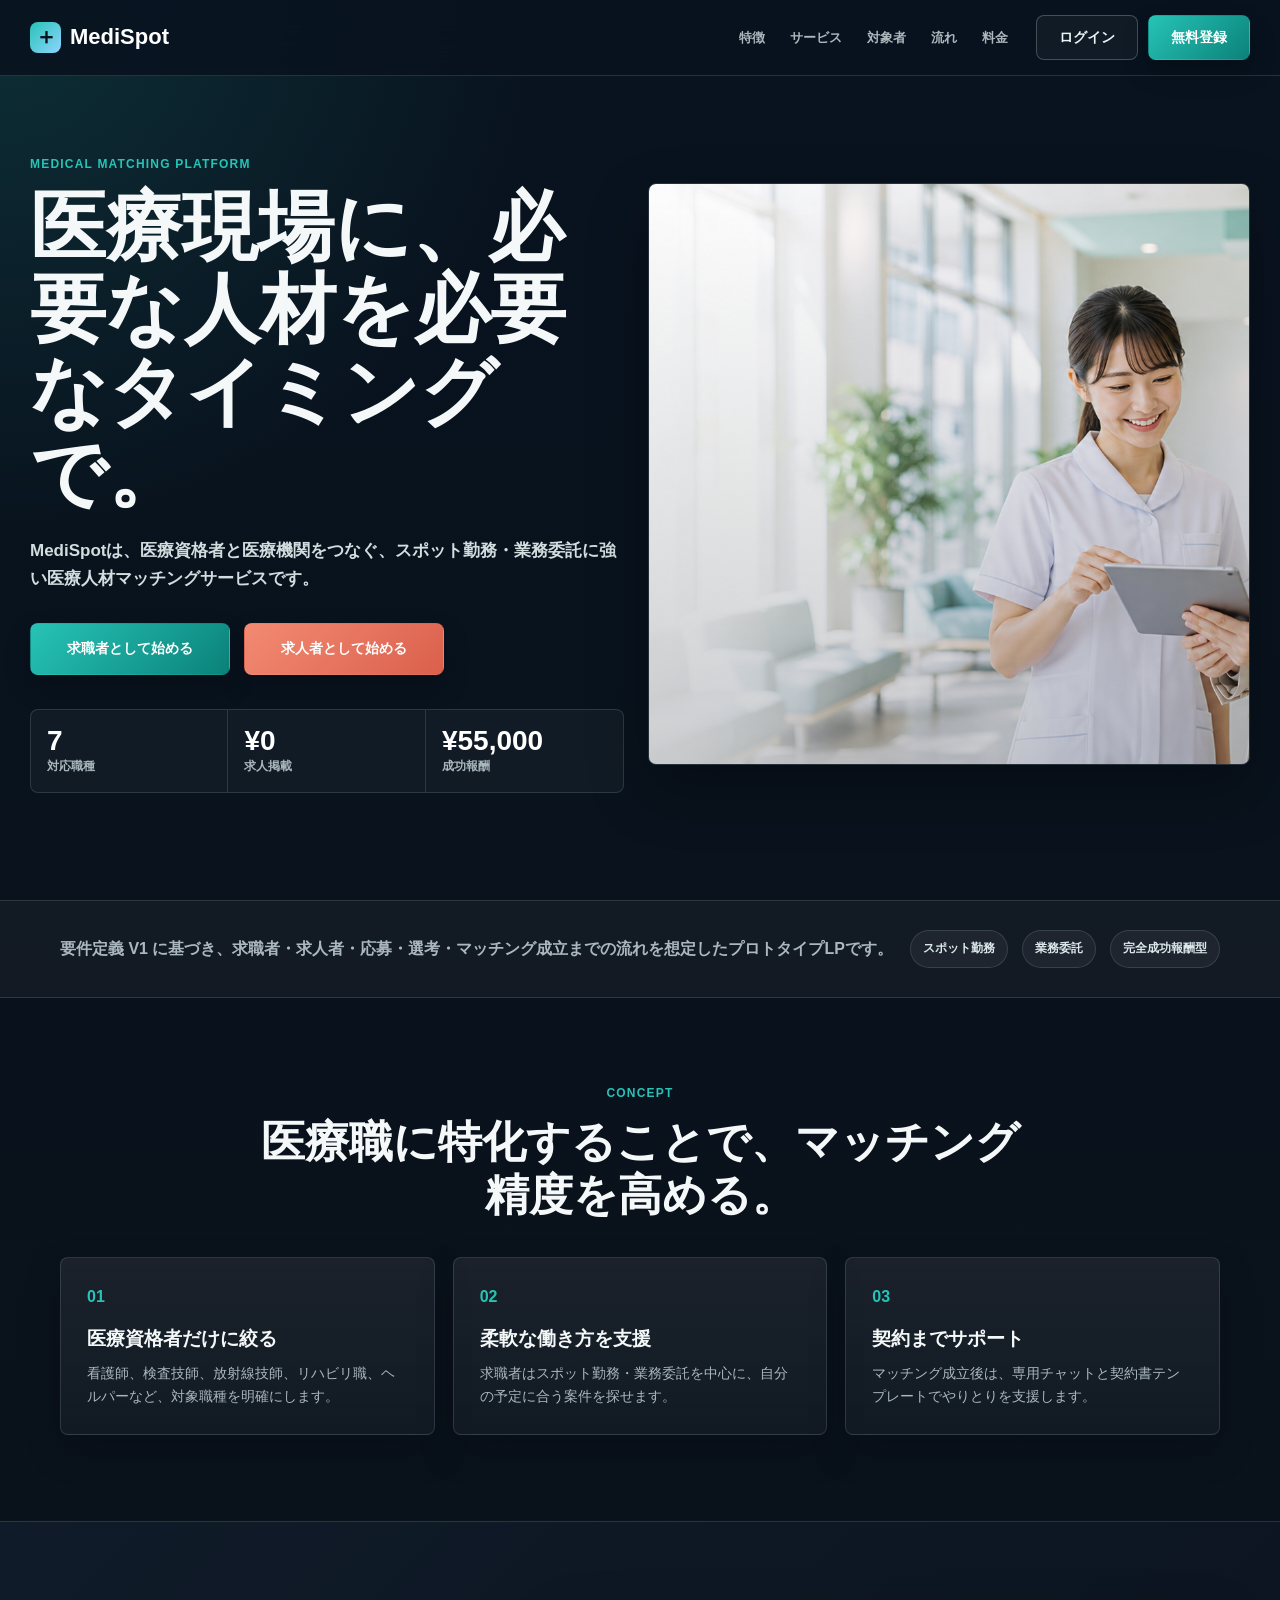
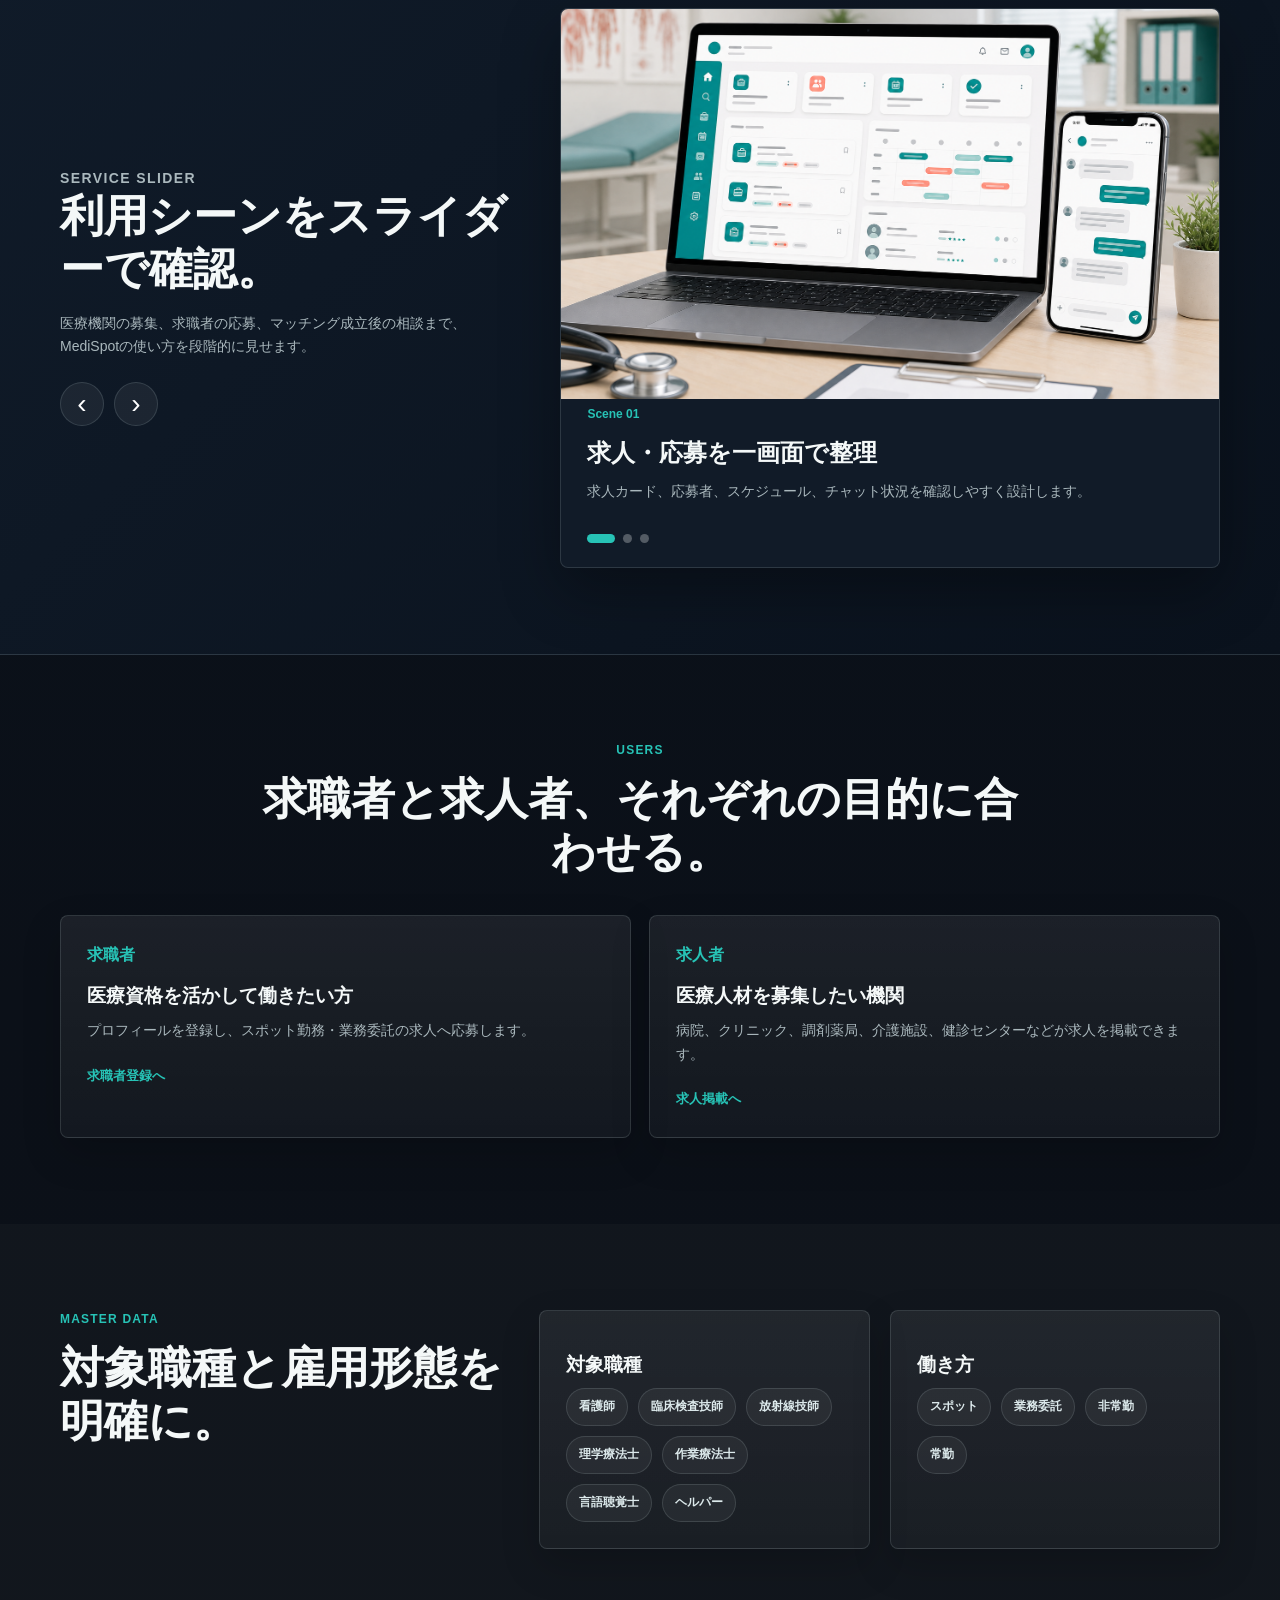
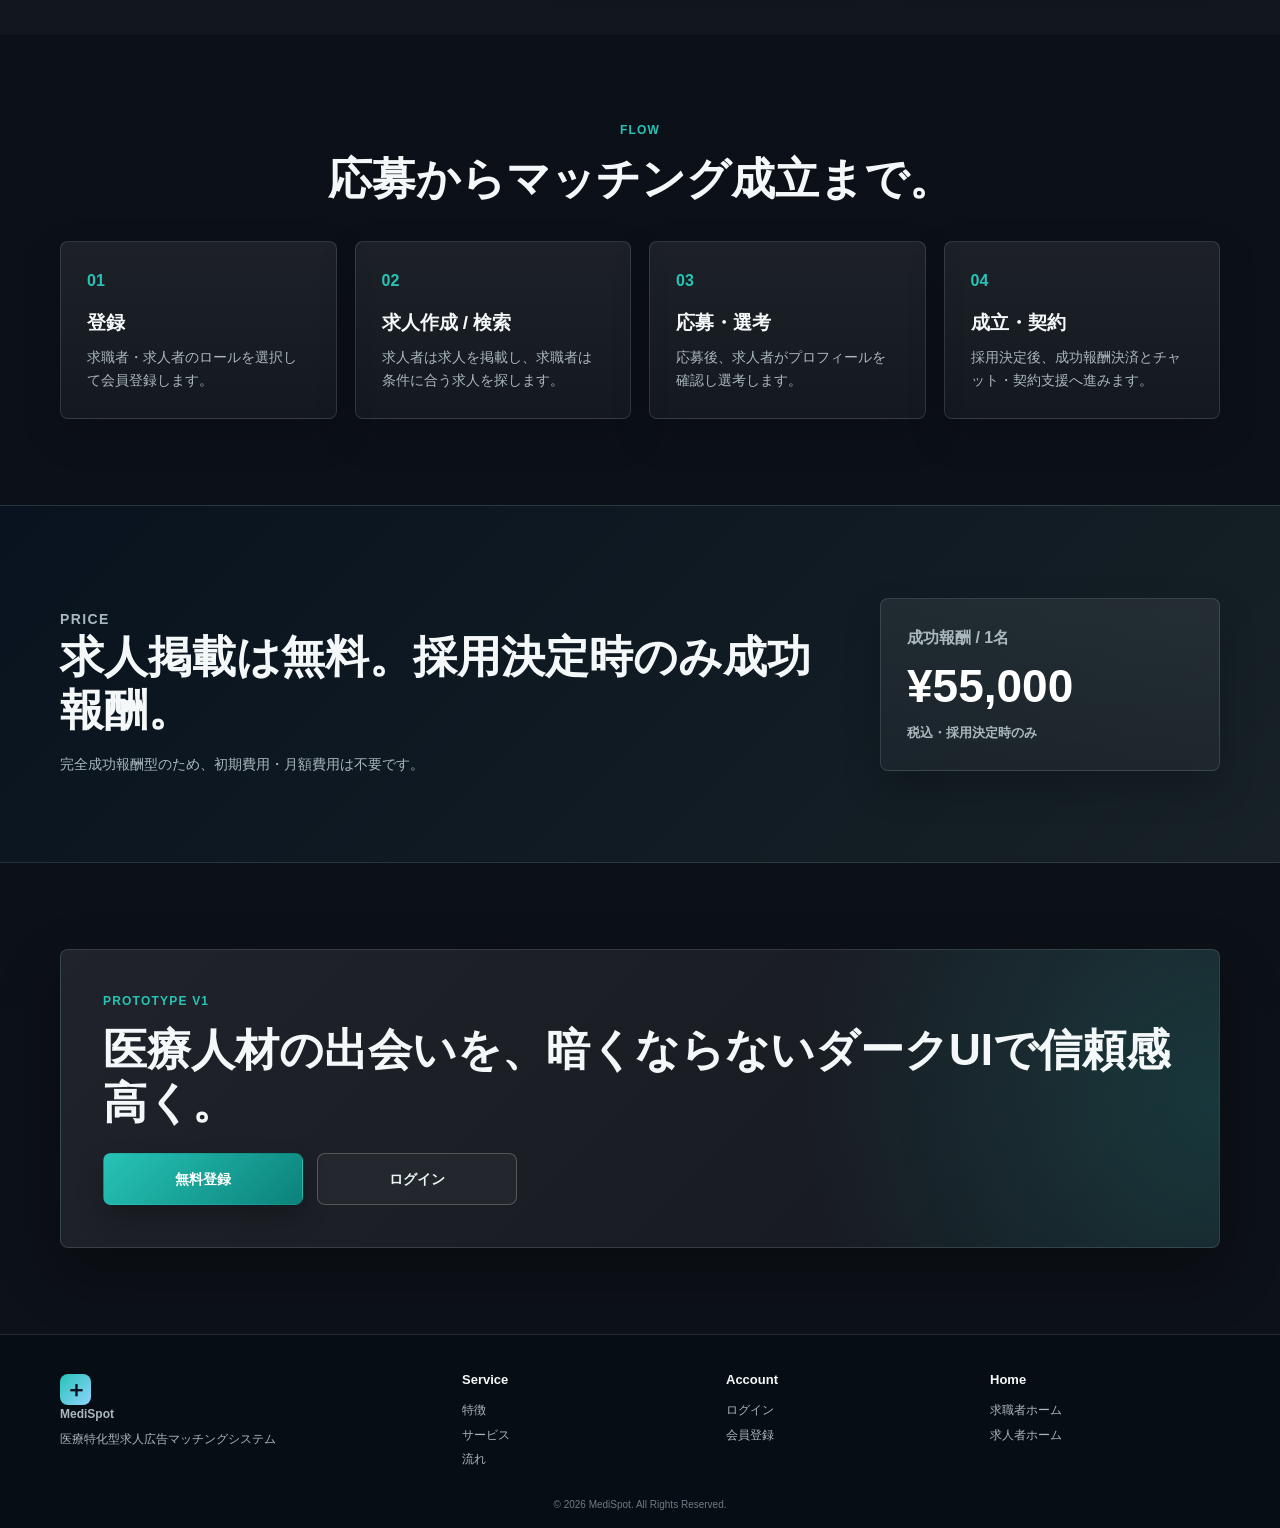
==== commit 59eadf7a: "Apply dark landing redesign with slider" ====
--- a/index.html
+++ b/index.html
@@ -3,8 +3,8 @@
 <head>
   <meta charset="utf-8">
   <meta name="viewport" content="width=device-width, initial-scale=1">
-  <meta name="description" content="MediSpotは、医療資格者と医療機関をつなぐスポット勤務・業務委託向けマッチングサービスです。">
-  <title>MediSpot | 医療人材マッチングを、もっと速く確かに</title>
+  <meta name="description" content="MediSpotは、医療資格者と医療機関をつなぐ完全成功報酬型の医療人材マッチングサービスです。">
+  <title>MediSpot | 医療人材マッチングサービス</title>
   <link rel="stylesheet" href="style.css">
 </head>
 <body>
@@ -12,133 +12,178 @@
     <a class="brand" href="index.html"><span class="brand-mark">＋</span>MediSpot</a>
     <button class="menu-button" type="button" aria-label="メニューを開く">☰</button>
     <nav class="main-nav" aria-label="メインナビゲーション">
-      <a href="#solution">できること</a>
-      <a href="#platform">機能</a>
+      <a href="#concept">特徴</a>
+      <a href="#slider">サービス</a>
       <a href="#roles">対象者</a>
       <a href="#flow">流れ</a>
       <a href="#price">料金</a>
     </nav>
     <div class="header-actions">
       <a class="button button-outline" href="login.html">ログイン</a>
-      <a class="button button-teal" href="register.html">無料登録</a>
+      <a class="button button-primary" href="register.html">無料登録</a>
     </div>
   </header>
 
   <main>
-    <section class="new-hero">
-      <div class="new-hero-image" aria-hidden="true"></div>
-      <div class="hero-overlay"></div>
-      <div class="hero-content shell">
-        <p class="eyebrow">医療現場の「今すぐ必要」に応える</p>
-        <h1>医療人材マッチングを、もっと速く確かに。</h1>
-        <p class="hero-text">MediSpotは、看護師・検査技師・リハビリ職などの医療資格者と、病院・クリニック・薬局・介護施設をつなぐマッチングサービスです。</p>
+    <section class="hero">
+      <div class="hero-copy shell">
+        <p class="eyebrow">Medical Matching Platform</p>
+        <h1>医療現場に、必要な人材を必要なタイミングで。</h1>
+        <p class="hero-lead">MediSpotは、医療資格者と医療機関をつなぐ、スポット勤務・業務委託に強い医療人材マッチングサービスです。</p>
         <div class="button-row">
-          <a class="button button-teal button-large" href="register.html">求人を探す</a>
-          <a class="button button-coral button-large" href="register.html">人材を募集する</a>
-        </div>
-        <div class="hero-metrics" aria-label="サービス指標">
-          <span><strong>7</strong>職種対応</span>
-          <span><strong>0円</strong>求人掲載</span>
-          <span><strong>全国</strong>対応</span>
-        </div>
-      </div>
-    </section>
-
-    <section class="intro-strip">
-      <div class="shell intro-grid">
-        <p>急な欠員、繁忙期、専門職のスポット募集。医療現場に必要な出会いを、登録から相談までひとつの流れで整えます。</p>
-        <a href="#platform">機能を見る</a>
-      </div>
-    </section>
-
-    <section class="section shell" id="solution">
-      <div class="section-head left">
-        <p class="eyebrow">Solution</p>
-        <h2>求人を出す側も、働く側も、迷わず進められる設計。</h2>
-      </div>
-      <div class="solution-grid">
-        <article>
-          <span>01</span>
-          <h3>条件の見える化</h3>
-          <p>職種、勤務日、報酬、勤務地、契約形態を整理し、応募前の不安を減らします。</p>
-        </article>
-        <article>
-          <span>02</span>
-          <h3>医療職に特化</h3>
-          <p>医療資格者と医療機関に対象を絞り、現場に合う条件で探しやすくします。</p>
-        </article>
-        <article>
-          <span>03</span>
-          <h3>やりとりを一本化</h3>
-          <p>応募、相談、面談、契約までのコミュニケーションをスムーズにつなぎます。</p>
-        </article>
-      </div>
-    </section>
-
-    <section class="platform-band" id="platform">
-      <div class="shell platform-grid">
-        <div>
-          <p class="eyebrow">Platform</p>
-          <h2>募集、応募、相談をひとつの画面で管理。</h2>
-          <p>求人管理、スケジュール確認、チャット相談、契約の準備まで、医療現場の短期マッチングに必要な機能をまとめました。</p>
-          <ul class="check-list">
-            <li>求人カードで条件をすばやく比較</li>
-            <li>候補者・応募状況を一覧で確認</li>
-            <li>スマートフォンからも相談しやすい</li>
-          </ul>
-        </div>
-        <img src="images/new-platform-mockup.png" alt="MediSpotの管理画面イメージ">
+          <a class="button button-primary button-large" href="register.html">求職者として始める</a>
+          <a class="button button-accent button-large" href="register.html">求人者として始める</a>
+        </div>
+        <div class="hero-stats" aria-label="サービス概要">
+          <span><strong>7</strong>対応職種</span>
+          <span><strong>¥0</strong>求人掲載</span>
+          <span><strong>¥55,000</strong>成功報酬</span>
+        </div>
+      </div>
+      <div class="hero-visual" aria-hidden="true">
+        <img src="images/new-hero-collaboration.png" alt="">
+      </div>
+    </section>
+
+    <section class="trust-band">
+      <div class="shell trust-grid">
+        <p>要件定義 V1 に基づき、求職者・求人者・応募・選考・マッチング成立までの流れを想定したプロトタイプLPです。</p>
+        <span>スポット勤務</span>
+        <span>業務委託</span>
+        <span>完全成功報酬型</span>
+      </div>
+    </section>
+
+    <section class="section shell" id="concept">
+      <div class="section-head">
+        <p class="eyebrow">Concept</p>
+        <h2>医療職に特化することで、マッチング精度を高める。</h2>
+      </div>
+      <div class="feature-grid">
+        <article>
+          <b>01</b>
+          <h3>医療資格者だけに絞る</h3>
+          <p>看護師、検査技師、放射線技師、リハビリ職、ヘルパーなど、対象職種を明確にします。</p>
+        </article>
+        <article>
+          <b>02</b>
+          <h3>柔軟な働き方を支援</h3>
+          <p>求職者はスポット勤務・業務委託を中心に、自分の予定に合う案件を探せます。</p>
+        </article>
+        <article>
+          <b>03</b>
+          <h3>契約までサポート</h3>
+          <p>マッチング成立後は、専用チャットと契約書テンプレートでやりとりを支援します。</p>
+        </article>
+      </div>
+    </section>
+
+    <section class="slider-section" id="slider">
+      <div class="shell slider-layout">
+        <div class="slider-copy">
+          <p class="eyebrow">Service Slider</p>
+          <h2>利用シーンをスライダーで確認。</h2>
+          <p>医療機関の募集、求職者の応募、マッチング成立後の相談まで、MediSpotの使い方を段階的に見せます。</p>
+          <div class="slider-controls" aria-label="スライダー操作">
+            <button class="slider-button" type="button" data-slider-prev aria-label="前のスライド">‹</button>
+            <button class="slider-button" type="button" data-slider-next aria-label="次のスライド">›</button>
+          </div>
+        </div>
+        <div class="slider" data-slider>
+          <article class="slide is-active">
+            <img src="images/new-platform-mockup.png" alt="求人と応募の管理画面">
+            <div>
+              <span>Scene 01</span>
+              <h3>求人・応募を一画面で整理</h3>
+              <p>求人カード、応募者、スケジュール、チャット状況を確認しやすく設計します。</p>
+            </div>
+          </article>
+          <article class="slide">
+            <img src="images/new-care-team.png" alt="医療職チーム">
+            <div>
+              <span>Scene 02</span>
+              <h3>7職種の医療人材に対応</h3>
+              <p>看護師、臨床検査技師、放射線技師、PT、OT、ST、ヘルパーを対象にします。</p>
+            </div>
+          </article>
+          <article class="slide">
+            <img src="images/new-hero-collaboration.png" alt="医療現場で相談するスタッフ">
+            <div>
+              <span>Scene 03</span>
+              <h3>相談から契約までスムーズに</h3>
+              <p>採用決定後のチャットと契約書テンプレートで、マッチング後の不安を減らします。</p>
+            </div>
+          </article>
+          <div class="slider-dots" aria-label="スライド位置">
+            <button class="is-active" type="button" data-slide-to="0" aria-label="1枚目"></button>
+            <button type="button" data-slide-to="1" aria-label="2枚目"></button>
+            <button type="button" data-slide-to="2" aria-label="3枚目"></button>
+          </div>
+        </div>
       </div>
     </section>
 
     <section class="section shell" id="roles">
       <div class="section-head">
-        <p class="eyebrow">For Everyone</p>
-        <h2>求職者と医療機関、どちらにも使いやすく。</h2>
+        <p class="eyebrow">Users</p>
+        <h2>求職者と求人者、それぞれの目的に合わせる。</h2>
       </div>
       <div class="role-grid">
-        <article class="role-panel seeker-panel">
-          <h3>求職者の方へ</h3>
-          <p>空いている日、得意な領域、希望エリアから、自分に合う働き方を探せます。</p>
-          <a class="text-link" href="register.html">無料で登録する</a>
-        </article>
-        <article class="role-panel employer-panel">
-          <h3>求人者の方へ</h3>
-          <p>必要な職種と条件を登録し、応募者とのやりとりを効率よく進められます。</p>
-          <a class="text-link" href="register.html">求人掲載を始める</a>
-        </article>
-      </div>
-    </section>
-
-    <section class="team-section">
-      <div class="shell team-grid">
-        <img src="images/new-care-team.png" alt="MediSpotが対応する医療職">
+        <article>
+          <span>求職者</span>
+          <h3>医療資格を活かして働きたい方</h3>
+          <p>プロフィールを登録し、スポット勤務・業務委託の求人へ応募します。</p>
+          <a href="register.html">求職者登録へ</a>
+        </article>
+        <article>
+          <span>求人者</span>
+          <h3>医療人材を募集したい機関</h3>
+          <p>病院、クリニック、調剤薬局、介護施設、健診センターなどが求人を掲載できます。</p>
+          <a href="register.html">求人掲載へ</a>
+        </article>
+      </div>
+    </section>
+
+    <section class="master-section">
+      <div class="shell master-grid">
         <div>
-          <p class="eyebrow">Medical Roles</p>
-          <h2>医療・介護の専門職に対応。</h2>
-          <div class="profession-list">
+          <p class="eyebrow">Master Data</p>
+          <h2>対象職種と雇用形態を明確に。</h2>
+        </div>
+        <div class="tag-panel">
+          <h3>対象職種</h3>
+          <div class="tag-list">
             <span>看護師</span>
             <span>臨床検査技師</span>
-            <span>診療放射線技師</span>
+            <span>放射線技師</span>
             <span>理学療法士</span>
             <span>作業療法士</span>
             <span>言語聴覚士</span>
             <span>ヘルパー</span>
           </div>
         </div>
+        <div class="tag-panel">
+          <h3>働き方</h3>
+          <div class="tag-list">
+            <span>スポット</span>
+            <span>業務委託</span>
+            <span>非常勤</span>
+            <span>常勤</span>
+          </div>
+        </div>
       </div>
     </section>
 
     <section class="section shell" id="flow">
       <div class="section-head">
         <p class="eyebrow">Flow</p>
-        <h2>登録からマッチングまで、シンプルに。</h2>
-      </div>
-      <div class="timeline">
-        <article><b>1</b><h3>登録</h3><p>求職者または求人者としてアカウントを作成します。</p></article>
-        <article><b>2</b><h3>条件入力</h3><p>希望条件、求人内容、勤務日などを登録します。</p></article>
-        <article><b>3</b><h3>相談</h3><p>チャットで詳細条件や面談日程を確認します。</p></article>
-        <article><b>4</b><h3>勤務開始</h3><p>条件が合えば契約へ進み、勤務を開始します。</p></article>
+        <h2>応募からマッチング成立まで。</h2>
+      </div>
+      <div class="flow-list">
+        <article><strong>01</strong><h3>登録</h3><p>求職者・求人者のロールを選択して会員登録します。</p></article>
+        <article><strong>02</strong><h3>求人作成 / 検索</h3><p>求人者は求人を掲載し、求職者は条件に合う求人を探します。</p></article>
+        <article><strong>03</strong><h3>応募・選考</h3><p>応募後、求人者がプロフィールを確認し選考します。</p></article>
+        <article><strong>04</strong><h3>成立・契約</h3><p>採用決定後、成功報酬決済とチャット・契約支援へ進みます。</p></article>
       </div>
     </section>
 
@@ -146,23 +191,23 @@
       <div class="shell price-grid">
         <div>
           <p class="eyebrow">Price</p>
-          <h2>求人掲載は無料。採用が決まった時だけ。</h2>
-          <p>初期費用・月額費用はかかりません。採用が決定した場合のみ、成功報酬をいただきます。</p>
+          <h2>求人掲載は無料。採用決定時のみ成功報酬。</h2>
+          <p>完全成功報酬型のため、初期費用・月額費用は不要です。</p>
         </div>
         <div class="price-card">
-          <span>成功報酬</span>
+          <span>成功報酬 / 1名</span>
           <strong>¥55,000</strong>
-          <small>税込 / 採用決定時のみ</small>
-        </div>
-      </div>
-    </section>
-
-    <section class="final-section">
-      <div class="shell final-inner">
-        <p class="eyebrow">Start Today</p>
-        <h2>医療現場の出会いを、今日から変える。</h2>
+          <small>税込・採用決定時のみ</small>
+        </div>
+      </div>
+    </section>
+
+    <section class="cta-section">
+      <div class="shell cta-box">
+        <p class="eyebrow">Prototype V1</p>
+        <h2>医療人材の出会いを、暗くならないダークUIで信頼感高く。</h2>
         <div class="button-row">
-          <a class="button button-teal button-large" href="register.html">無料登録する</a>
+          <a class="button button-primary button-large" href="register.html">無料登録</a>
           <a class="button button-outline button-large" href="login.html">ログイン</a>
         </div>
       </div>
@@ -173,19 +218,15 @@
     <div class="footer-grid shell">
       <div>
         <a class="brand" href="index.html"><span class="brand-mark">＋</span>MediSpot</a>
-        <p>医療人材と医療機関をつなぐマッチングサービス</p>
-      </div>
-      <div><h3>Menu</h3><a href="#solution">できること</a><a href="#platform">機能</a><a href="#flow">流れ</a></div>
+        <p>医療特化型求人広告マッチングシステム</p>
+      </div>
+      <div><h3>Service</h3><a href="#concept">特徴</a><a href="#slider">サービス</a><a href="#flow">流れ</a></div>
       <div><h3>Account</h3><a href="login.html">ログイン</a><a href="register.html">会員登録</a></div>
-      <div><h3>Pages</h3><a href="seeker-home.html">求職者ホーム</a><a href="employer-home.html">求人者ホーム</a></div>
+      <div><h3>Home</h3><a href="seeker-home.html">求職者ホーム</a><a href="employer-home.html">求人者ホーム</a></div>
     </div>
     <p class="copyright">© 2026 MediSpot. All Rights Reserved.</p>
   </footer>
 
-  <script>
-    const menu = document.querySelector(".menu-button");
-    const nav = document.querySelector(".main-nav");
-    menu.addEventListener("click", () => nav.classList.toggle("open"));
-  </script>
+  <script src="landing.js"></script>
 </body>
 </html>
--- a/style.css
+++ b/style.css
@@ -1,25 +1,30 @@
 :root {
-  --teal: #008f86;
-  --teal-dark: #075f5b;
-  --coral: #ee725f;
-  --coral-dark: #cc5748;
-  --ink: #172126;
-  --muted: #5e6f74;
-  --line: #dbe8e7;
-  --soft: #f3faf9;
-  --warm: #fff5f1;
+  --navy: #08131f;
+  --navy-2: #101c2a;
+  --charcoal: #172126;
+  --panel: #111b28;
+  --panel-2: #182637;
+  --line: rgba(212, 230, 232, .14);
+  --text: #f4f8f8;
+  --muted: #aab8bd;
+  --teal: #27c3b6;
+  --teal-dark: #0b827a;
+  --blue: #8fd4ff;
+  --accent: #f38a72;
   --white: #fff;
-  --shadow: 0 18px 45px rgba(17, 73, 72, .12);
+  --shadow: 0 24px 60px rgba(0, 0, 0, .32);
 }
 
 * { box-sizing: border-box; }
 html { scroll-behavior: smooth; }
 body {
   margin: 0;
-  color: var(--ink);
+  color: var(--text);
   font-family: "Noto Sans JP", "Yu Gothic", "Hiragino Kaku Gothic ProN", sans-serif;
   line-height: 1.65;
-  background: var(--white);
+  background:
+    radial-gradient(circle at top left, rgba(39, 195, 182, .16), transparent 34rem),
+    linear-gradient(180deg, var(--navy), #0b1018 55%, #0d1118);
 }
 img { display: block; max-width: 100%; }
 a { color: inherit; text-decoration: none; }
@@ -33,51 +38,51 @@
   gap: 28px;
   position: sticky;
   top: 0;
-  z-index: 30;
-  background: rgba(255, 255, 255, .94);
-  border-bottom: 1px solid rgba(219, 232, 231, .86);
-  backdrop-filter: blur(16px);
+  z-index: 50;
+  background: rgba(8, 19, 31, .88);
+  border-bottom: 1px solid var(--line);
+  backdrop-filter: blur(18px);
 }
 .simple-header { justify-content: flex-start; }
 .brand {
   display: inline-flex;
   align-items: center;
-  gap: 8px;
-  color: var(--teal-dark);
+  gap: 9px;
+  color: #fff;
   font-size: 22px;
   font-weight: 900;
   white-space: nowrap;
 }
 .brand-mark {
-  width: 30px;
-  height: 30px;
+  width: 31px;
+  height: 31px;
   display: grid;
   place-items: center;
   border-radius: 8px;
-  color: #fff;
-  background: var(--teal);
+  background: linear-gradient(135deg, var(--teal), var(--blue));
+  color: var(--navy);
   font-size: 22px;
   line-height: 1;
 }
 .main-nav {
   display: flex;
   align-items: center;
-  gap: 26px;
+  gap: 25px;
   margin-left: auto;
 }
 .main-nav a {
-  color: #304246;
+  color: var(--muted);
   font-size: 13px;
-  font-weight: 800;
-}
-.main-nav a:hover { color: var(--teal); }
+  font-weight: 900;
+}
+.main-nav a:hover { color: #fff; }
 .header-actions { display: flex; gap: 10px; align-items: center; }
 .menu-button {
   display: none;
   margin-left: auto;
   border: 0;
   background: none;
-  color: var(--teal-dark);
+  color: #fff;
   font-size: 25px;
   cursor: pointer;
 }
@@ -93,322 +98,346 @@
   color: #fff;
   font-size: 14px;
   font-weight: 900;
-  box-shadow: 0 8px 18px rgba(0, 0, 0, .08);
+  box-shadow: 0 12px 26px rgba(0, 0, 0, .22);
   transition: transform .2s, box-shadow .2s, border-color .2s;
 }
 .button:hover { transform: translateY(-2px); box-shadow: var(--shadow); }
-.button-teal { background: var(--teal); }
-.button-coral { background: var(--coral); }
+.button-primary { background: linear-gradient(135deg, var(--teal), var(--teal-dark)); }
+.button-accent { background: linear-gradient(135deg, var(--accent), #da604c); }
 .button-outline {
-  color: var(--teal-dark);
-  border-color: rgba(0, 143, 134, .35);
-  background: #fff;
+  color: #e9f6f7;
+  border-color: rgba(255,255,255,.22);
+  background: rgba(255,255,255,.04);
   box-shadow: none;
 }
-.button-large { min-width: 190px; min-height: 50px; }
+.button-large { min-width: 200px; min-height: 52px; }
 .button-row { display: flex; flex-wrap: wrap; gap: 14px; align-items: center; }
 
-.new-hero {
+.hero {
   min-height: calc(100vh - 76px);
-  max-height: 820px;
+  display: grid;
+  grid-template-columns: minmax(0, 1fr) minmax(420px, 47vw);
+  align-items: center;
+  gap: 24px;
+  padding: 42px max(24px, calc((100% - 1220px) / 2)) 70px;
+  overflow: hidden;
+}
+.hero-copy { width: 100%; margin: 0; }
+.eyebrow {
+  margin: 0 0 12px;
+  color: var(--teal);
+  font-size: 12px;
+  font-weight: 900;
+  letter-spacing: .1em;
+  text-transform: uppercase;
+}
+.hero h1 {
+  margin: 0;
+  max-width: 720px;
+  font-size: clamp(42px, 6vw, 76px);
+  line-height: 1.08;
+  letter-spacing: 0;
+}
+.hero-lead {
+  max-width: 620px;
+  margin: 22px 0 30px;
+  color: #d3dddf;
+  font-size: 17px;
+  font-weight: 700;
+}
+.hero-visual {
   position: relative;
-  display: grid;
-  align-items: center;
+  min-height: 580px;
+  border: 1px solid var(--line);
+  border-radius: 8px;
   overflow: hidden;
-}
-.new-hero-image {
+  box-shadow: var(--shadow);
+}
+.hero-visual::after {
+  content: "";
   position: absolute;
   inset: 0;
-  background: url("images/new-hero-collaboration.png") center / cover no-repeat;
-}
-.hero-overlay {
-  position: absolute;
-  inset: 0;
-  background: linear-gradient(90deg, rgba(255,255,255,.98) 0%, rgba(255,255,255,.91) 34%, rgba(255,255,255,.22) 66%, rgba(255,255,255,0) 100%);
-}
-.hero-content {
-  position: relative;
-  z-index: 1;
-  padding: 70px 0 94px;
-}
-.eyebrow {
-  margin: 0 0 12px;
-  color: var(--teal-dark);
+  background: linear-gradient(180deg, transparent, rgba(8, 19, 31, .2));
+}
+.hero-visual img {
+  width: 100%;
+  height: 100%;
+  min-height: 580px;
+  object-fit: cover;
+  object-position: 58% center;
+}
+.hero-stats {
+  max-width: 620px;
+  margin-top: 34px;
+  display: grid;
+  grid-template-columns: repeat(3, 1fr);
+  border: 1px solid var(--line);
+  border-radius: 8px;
+  overflow: hidden;
+  background: rgba(255,255,255,.04);
+}
+.hero-stats span {
+  padding: 16px;
+  color: var(--muted);
   font-size: 12px;
   font-weight: 900;
-  letter-spacing: .08em;
-  text-transform: uppercase;
-}
-.new-hero h1 {
-  width: min(680px, 100%);
-  margin: 0;
-  font-size: clamp(42px, 6vw, 72px);
-  line-height: 1.08;
-  letter-spacing: 0;
-}
-.hero-text {
-  width: min(560px, 100%);
-  margin: 22px 0 28px;
-  color: #405256;
-  font-size: 17px;
-  font-weight: 700;
-}
-.hero-metrics {
-  width: min(580px, 100%);
-  margin-top: 34px;
-  display: grid;
-  grid-template-columns: repeat(3, 1fr);
-  border-top: 1px solid var(--line);
-  border-bottom: 1px solid var(--line);
-}
-.hero-metrics span {
-  padding: 16px 18px;
-  color: var(--muted);
-  font-size: 13px;
-  font-weight: 800;
   border-right: 1px solid var(--line);
 }
-.hero-metrics span:last-child { border-right: 0; }
-.hero-metrics strong {
+.hero-stats span:last-child { border-right: 0; }
+.hero-stats strong {
   display: block;
-  color: var(--teal-dark);
+  color: #fff;
   font-size: 28px;
   line-height: 1.1;
 }
 
-.intro-strip {
-  background: var(--teal-dark);
-  color: #fff;
-}
-.intro-grid {
+.trust-band {
+  border-block: 1px solid var(--line);
+  background: rgba(255,255,255,.035);
+}
+.trust-grid {
   min-height: 96px;
   display: grid;
-  grid-template-columns: minmax(0, 1fr) auto;
-  align-items: center;
-  gap: 28px;
-}
-.intro-grid p {
+  grid-template-columns: minmax(0, 1fr) repeat(3, auto);
+  align-items: center;
+  gap: 14px;
+}
+.trust-grid p {
   margin: 0;
-  color: rgba(255,255,255,.86);
+  color: var(--muted);
   font-weight: 700;
 }
-.intro-grid a {
-  color: #fff;
-  font-size: 13px;
-  font-weight: 900;
-  border-bottom: 1px solid rgba(255,255,255,.7);
-}
-
-.section { padding: 82px 0; }
+.trust-grid span,
+.tag-list span {
+  padding: 8px 12px;
+  border: 1px solid var(--line);
+  border-radius: 999px;
+  background: rgba(255,255,255,.05);
+  color: #dce9eb;
+  font-size: 12px;
+  font-weight: 900;
+  white-space: nowrap;
+}
+
+.section { padding: 86px 0; }
 .section-head {
-  width: min(760px, 100%);
-  margin: 0 auto 34px;
+  width: min(780px, 100%);
+  margin: 0 auto 36px;
   text-align: center;
 }
-.section-head.left { margin-inline: 0; text-align: left; }
 .section-head h2,
-.platform-grid h2,
-.team-grid h2,
+.slider-copy h2,
+.master-grid h2,
 .price-grid h2,
-.final-inner h2 {
+.cta-box h2 {
   margin: 0;
   font-size: clamp(28px, 4vw, 44px);
   line-height: 1.2;
   letter-spacing: 0;
 }
-
-.solution-grid {
-  display: grid;
-  grid-template-columns: repeat(3, 1fr);
+.feature-grid,
+.role-grid,
+.flow-list {
+  display: grid;
   gap: 18px;
 }
-.solution-grid article,
-.role-panel,
-.timeline article,
+.feature-grid { grid-template-columns: repeat(3, 1fr); }
+.role-grid { grid-template-columns: 1fr 1fr; }
+.flow-list { grid-template-columns: repeat(4, 1fr); }
+.feature-grid article,
+.role-grid article,
+.flow-list article,
+.tag-panel,
 .price-card,
+.auth-card,
 .dashboard-card {
   border: 1px solid var(--line);
   border-radius: 8px;
-  background: #fff;
-  box-shadow: 0 8px 22px rgba(20, 60, 62, .06);
-}
-.solution-grid article { padding: 26px; }
-.solution-grid span {
-  color: var(--coral);
-  font-weight: 900;
-}
-.solution-grid h3,
-.role-panel h3,
-.timeline h3,
-.dashboard-card h2 {
+  background: linear-gradient(180deg, rgba(255,255,255,.07), rgba(255,255,255,.035));
+  box-shadow: 0 16px 38px rgba(0,0,0,.18);
+}
+.feature-grid article,
+.role-grid article,
+.flow-list article,
+.tag-panel,
+.price-card { padding: 26px; }
+.feature-grid b,
+.flow-list strong,
+.role-grid span {
+  color: var(--teal);
+  font-weight: 900;
+}
+.feature-grid h3,
+.role-grid h3,
+.flow-list h3,
+.tag-panel h3 {
   margin: 12px 0 8px;
   font-size: 19px;
 }
-.solution-grid p,
-.role-panel p,
-.timeline p,
-.dashboard-card p,
+.feature-grid p,
+.role-grid p,
+.flow-list p,
+.slider-copy p,
+.slide p,
 .price-grid p,
-.platform-grid p {
+.auth-card p,
+.dashboard-card p {
   margin: 0;
   color: var(--muted);
   font-size: 14px;
 }
-
-.platform-band {
-  padding: 82px 0;
-  background: var(--soft);
-}
-.platform-grid {
-  display: grid;
-  grid-template-columns: minmax(0, .9fr) minmax(420px, 1.25fr);
-  gap: 46px;
-  align-items: center;
-}
-.platform-grid > *,
-.team-grid > *,
-.dashboard-hero > * {
-  min-width: 0;
-}
-.platform-grid > div > p { margin-top: 18px; }
-.platform-grid img {
-  border-radius: 8px;
+.role-grid a {
+  display: inline-flex;
+  margin-top: 22px;
+  color: var(--teal);
+  font-size: 13px;
+  font-weight: 900;
+}
+
+.slider-section {
+  padding: 86px 0;
+  background: linear-gradient(135deg, #101b29, #0a121d);
+  border-block: 1px solid var(--line);
+}
+.slider-layout {
+  display: grid;
+  grid-template-columns: minmax(0, .82fr) minmax(520px, 1.18fr);
+  gap: 42px;
+  align-items: center;
+}
+.slider-copy p { margin-top: 16px; }
+.slider-controls {
+  display: flex;
+  gap: 10px;
+  margin-top: 24px;
+}
+.slider-button {
+  width: 44px;
+  height: 44px;
+  border: 1px solid var(--line);
+  border-radius: 50%;
+  color: #fff;
+  background: rgba(255,255,255,.06);
+  font-size: 28px;
+  line-height: 1;
+  cursor: pointer;
+}
+.slider-button:hover { background: rgba(39,195,182,.18); }
+.slider {
+  position: relative;
+  min-height: 560px;
+  border: 1px solid var(--line);
+  border-radius: 8px;
+  overflow: hidden;
   box-shadow: var(--shadow);
-}
-.check-list {
-  display: grid;
-  gap: 10px;
-  margin: 24px 0 0;
+  background: var(--panel);
+}
+.slide {
+  position: absolute;
+  inset: 0;
+  display: grid;
+  grid-template-rows: minmax(0, 1fr) auto;
+  opacity: 0;
+  transform: translateX(24px);
+  pointer-events: none;
+  transition: opacity .45s ease, transform .45s ease;
+}
+.slide.is-active {
+  opacity: 1;
+  transform: translateX(0);
+  pointer-events: auto;
+}
+.slide img {
+  width: 100%;
+  height: 390px;
+  object-fit: cover;
+}
+.slide div { padding: 24px 26px 64px; }
+.slide span {
+  color: var(--teal);
+  font-size: 12px;
+  font-weight: 900;
+}
+.slide h3 {
+  margin: 6px 0 8px;
+  font-size: 24px;
+}
+.slider-dots {
+  position: absolute;
+  left: 26px;
+  bottom: 24px;
+  display: flex;
+  gap: 8px;
+  z-index: 3;
+}
+.slider-dots button {
+  width: 9px;
+  height: 9px;
   padding: 0;
-  list-style: none;
-}
-.check-list li {
-  position: relative;
-  padding-left: 28px;
-  font-weight: 800;
-}
-.check-list li::before {
-  content: "✓";
-  position: absolute;
-  left: 0;
-  top: 0;
-  color: var(--teal);
-}
-
-.role-grid {
-  display: grid;
-  grid-template-columns: 1fr 1fr;
+  border: 0;
+  border-radius: 50%;
+  background: rgba(255,255,255,.28);
+  cursor: pointer;
+}
+.slider-dots button.is-active { width: 28px; border-radius: 999px; background: var(--teal); }
+
+.master-section,
+.price-section,
+.cta-section {
+  padding: 86px 0;
+}
+.master-section { background: rgba(255,255,255,.025); }
+.master-grid {
+  display: grid;
+  grid-template-columns: minmax(0, 1fr) minmax(250px, .72fr) minmax(250px, .72fr);
   gap: 20px;
-}
-.role-panel {
-  min-height: 230px;
-  padding: 30px;
-  display: flex;
-  flex-direction: column;
-  justify-content: flex-end;
-}
-.seeker-panel { background: linear-gradient(135deg, #fff, var(--soft)); }
-.employer-panel { background: linear-gradient(135deg, #fff, var(--warm)); }
-.text-link {
-  margin-top: 22px;
-  color: var(--teal-dark);
-  font-size: 13px;
-  font-weight: 900;
-}
-
-.team-section {
-  padding: 82px 0;
-  background: #fbfbf8;
-}
-.team-grid {
-  display: grid;
-  grid-template-columns: minmax(430px, 1.2fr) minmax(0, .8fr);
-  gap: 48px;
-  align-items: center;
-}
-.team-grid img {
-  border-radius: 8px;
-  box-shadow: var(--shadow);
-}
-.profession-list {
+  align-items: stretch;
+}
+.tag-list {
   display: flex;
   flex-wrap: wrap;
   gap: 10px;
-  margin-top: 24px;
-}
-.profession-list span {
-  padding: 9px 14px;
-  border: 1px solid var(--line);
-  border-radius: 999px;
-  background: #fff;
-  color: #304246;
-  font-size: 13px;
-  font-weight: 900;
-}
-
-.timeline {
-  display: grid;
-  grid-template-columns: repeat(4, 1fr);
-  gap: 16px;
-}
-.timeline article { padding: 24px; }
-.timeline b,
-.dashboard-card span {
-  width: 36px;
-  height: 36px;
-  display: grid;
-  place-items: center;
-  border-radius: 50%;
-  color: #fff;
-  background: var(--teal);
 }
 
 .price-section {
-  padding: 76px 0;
-  color: #fff;
-  background: var(--ink);
+  background: linear-gradient(135deg, #08131f, #172126);
+  border-block: 1px solid var(--line);
 }
 .price-grid {
   display: grid;
-  grid-template-columns: minmax(0, 1fr) 320px;
-  gap: 40px;
-  align-items: center;
-}
-.price-grid .eyebrow { color: #9de3dc; }
-.price-grid p { color: rgba(255,255,255,.72); margin-top: 16px; }
-.price-card {
-  padding: 28px;
-  color: var(--ink);
-  background: #fff;
-}
+  grid-template-columns: minmax(0, 1fr) 340px;
+  gap: 34px;
+  align-items: center;
+}
+.price-grid p { margin-top: 16px; }
 .price-card span,
 .price-card small {
   display: block;
   color: var(--muted);
-  font-weight: 800;
+  font-weight: 900;
 }
 .price-card strong {
   display: block;
-  color: var(--teal-dark);
-  font-size: 44px;
+  margin: 10px 0;
+  color: #fff;
+  font-size: 46px;
   line-height: 1.1;
-  margin: 8px 0;
-}
-
-.final-section {
-  padding: 82px 0;
-  background: var(--warm);
-  text-align: center;
-}
-.final-inner {
-  display: grid;
-  justify-items: center;
-  gap: 18px;
-}
+}
+.cta-box {
+  padding: 42px;
+  border: 1px solid var(--line);
+  border-radius: 8px;
+  background:
+    radial-gradient(circle at right, rgba(39,195,182,.18), transparent 26rem),
+    linear-gradient(135deg, rgba(255,255,255,.08), rgba(255,255,255,.035));
+  box-shadow: var(--shadow);
+}
+.cta-box .button-row { margin-top: 24px; }
 
 footer {
   padding: 34px 0 14px;
-  background: #fff;
+  background: #070d14;
+  border-top: 1px solid var(--line);
 }
 .footer-grid {
   display: grid;
@@ -429,7 +458,7 @@
 .copyright {
   margin: 22px 0 0;
   text-align: center;
-  color: #839094;
+  color: #6e7c82;
   font-size: 10px;
 }
 
@@ -438,52 +467,58 @@
   padding: 50px 24px;
   display: grid;
   place-items: center;
-  background: var(--soft);
 }
 .auth-card {
   width: min(520px, 100%);
   padding: 36px;
-  background: #fff;
-  border: 1px solid var(--line);
-  border-radius: 8px;
-  box-shadow: var(--shadow);
 }
 .auth-card h1 { margin: 0 0 8px; font-size: 30px; }
-.auth-card p { color: var(--muted); }
 .role-select { display: grid; grid-template-columns: 1fr 1fr; gap: 14px; margin: 22px 0; }
-.role-select label { padding: 14px; border: 1px solid var(--line); border-radius: 8px; font-weight: 800; cursor: pointer; background: #fff; }
+.role-select label { padding: 14px; border: 1px solid var(--line); border-radius: 8px; font-weight: 800; cursor: pointer; background: rgba(255,255,255,.04); }
 .form-group { margin-bottom: 16px; }
 .form-group label { display: block; margin-bottom: 7px; font-weight: 800; }
-.form-group input, .form-group select { width: 100%; padding: 13px; border: 1px solid var(--line); border-radius: 8px; font-size: 15px; }
+.form-group input, .form-group select {
+  width: 100%;
+  padding: 13px;
+  border: 1px solid var(--line);
+  border-radius: 8px;
+  color: var(--text);
+  background: rgba(255,255,255,.06);
+  font-size: 15px;
+}
+.form-group select option { color: #111; }
 .auth-submit { width: 100%; margin-top: 8px; }
 .auth-link { text-align: center; margin-top: 18px; }
 .auth-link a { color: var(--teal); font-weight: 800; }
 .demo-login { display: grid; grid-template-columns: 1fr 1fr; gap: 12px; margin-top: 16px; }
-.demo-login button { padding: 12px; border: 1px solid var(--line); border-radius: 8px; background: #fff; color: var(--teal-dark); font-weight: 800; cursor: pointer; }
-.demo-login button:hover { background: var(--soft); }
+.demo-login button { padding: 12px; border: 1px solid var(--line); border-radius: 8px; background: rgba(255,255,255,.04); color: var(--text); font-weight: 800; cursor: pointer; }
 
 .dashboard-header { border-bottom: 1px solid var(--line); }
 .dashboard-nav { margin-left: auto; }
-.dashboard-page {
-  min-height: calc(100vh - 76px);
-  padding: 46px 0 64px;
-  background: linear-gradient(180deg, var(--soft) 0%, #fff 46%);
-}
-.employer-dashboard { background: linear-gradient(180deg, var(--warm) 0%, #fff 46%); }
+.dashboard-page { min-height: calc(100vh - 76px); padding: 46px 0 64px; }
 .dashboard-hero {
   display: grid;
   grid-template-columns: minmax(0, 1fr) minmax(280px, 430px);
   align-items: center;
   gap: 44px;
 }
-.dashboard-kicker { margin: 0 0 10px; color: var(--teal-dark); font-size: 13px; font-weight: 800; }
-.employer-dashboard .dashboard-kicker { color: var(--coral); }
+.dashboard-kicker { margin: 0 0 10px; color: var(--teal); font-size: 13px; font-weight: 800; }
 .dashboard-hero h1 { margin: 0 0 14px; font-size: clamp(32px, 4vw, 48px); line-height: 1.18; }
 .dashboard-hero p { margin: 0 0 22px; color: var(--muted); font-weight: 700; }
 .dashboard-hero img { width: 100%; border-radius: 8px; box-shadow: var(--shadow); }
 .dashboard-grid { display: grid; grid-template-columns: repeat(3, 1fr); gap: 20px; margin-top: 38px; }
 .dashboard-card { padding: 24px; }
-.employer-dashboard .dashboard-card span { background: var(--coral); }
+.dashboard-card span {
+  width: 36px;
+  height: 36px;
+  display: grid;
+  place-items: center;
+  border-radius: 50%;
+  color: var(--navy);
+  background: var(--teal);
+  font-weight: 900;
+}
+.dashboard-card h2 { margin: 14px 0 8px; font-size: 18px; }
 
 @media (max-width: 1000px) {
   .site-header { padding-inline: 18px; gap: 16px; }
@@ -496,29 +531,22 @@
     padding: 18px;
     flex-direction: column;
     align-items: flex-start;
-    background: #fff;
+    background: var(--panel);
     border: 1px solid var(--line);
     border-radius: 8px;
     box-shadow: var(--shadow);
   }
   .main-nav.open { display: flex; }
   .menu-button { display: block; }
-  .platform-grid,
-  .team-grid,
-  .dashboard-hero {
-    grid-template-columns: 1fr;
-  }
-  .platform-grid img,
-  .team-grid img,
-  .dashboard-hero img {
-    width: 100%;
-    max-width: 620px;
-  }
-  .solution-grid,
-  .timeline,
-  .dashboard-grid {
-    grid-template-columns: 1fr 1fr;
-  }
+  .hero,
+  .slider-layout,
+  .master-grid,
+  .dashboard-hero { grid-template-columns: 1fr; }
+  .hero-visual { min-height: 430px; }
+  .hero-visual img { min-height: 430px; }
+  .feature-grid,
+  .flow-list,
+  .dashboard-grid { grid-template-columns: 1fr 1fr; }
 }
 
 @media (max-width: 720px) {
@@ -528,36 +556,36 @@
   .brand-mark { width: 27px; height: 27px; font-size: 20px; }
   .header-actions .button-outline { display: none; }
   .header-actions .button { min-height: 35px; padding: 7px 12px; font-size: 12px; }
-  .new-hero { min-height: 720px; max-height: none; align-items: start; }
-  .new-hero-image { background-position: 62% bottom; }
-  .hero-overlay { background: linear-gradient(180deg, rgba(255,255,255,.98) 0%, rgba(255,255,255,.94) 50%, rgba(255,255,255,.15) 100%); }
-  .hero-content { padding: 44px 0 320px; }
-  .new-hero h1 { font-size: 40px; }
-  .hero-text { font-size: 14px; }
-  .button-row { gap: 10px; }
-  .button-large { min-width: 0; width: 100%; }
-  .hero-metrics { grid-template-columns: 1fr; margin-top: 24px; }
-  .hero-metrics span { border-right: 0; border-bottom: 1px solid var(--line); padding: 12px 0; }
-  .hero-metrics span:last-child { border-bottom: 0; }
-  .intro-grid,
+  .hero { padding: 38px 14px 50px; }
+  .hero h1 { font-size: 39px; }
+  .hero-lead { font-size: 14px; }
+  .button-large { width: 100%; min-width: 0; }
+  .hero-stats { grid-template-columns: 1fr; }
+  .hero-stats span { border-right: 0; border-bottom: 1px solid var(--line); }
+  .hero-stats span:last-child { border-bottom: 0; }
+  .hero-visual { min-height: 310px; }
+  .hero-visual img { min-height: 310px; }
+  .trust-grid,
+  .feature-grid,
   .role-grid,
-  .solution-grid,
-  .timeline,
+  .flow-list,
   .price-grid,
   .footer-grid,
-  .dashboard-grid {
-    grid-template-columns: 1fr;
-  }
-  .intro-grid { padding-block: 20px; }
+  .dashboard-grid { grid-template-columns: 1fr; }
+  .trust-grid { padding-block: 20px; }
   .section,
-  .platform-band,
-  .team-section,
+  .slider-section,
+  .master-section,
   .price-section,
-  .final-section { padding: 54px 0; }
-  .section-head,
-  .section-head.left { text-align: left; }
-  .role-panel { min-height: 190px; padding: 24px; }
-  .profession-list span { font-size: 12px; }
+  .cta-section { padding: 56px 0; }
+  .section-head { text-align: left; }
+  .slider-layout { gap: 26px; }
+  .slider { min-height: 520px; }
+  .slide img { height: 280px; }
+  .slide div { padding: 20px 20px 58px; }
+  .slide h3 { font-size: 21px; }
+  .price-card strong { font-size: 38px; }
+  .cta-box { padding: 26px; }
   .auth-card { padding: 24px; }
   .role-select,
   .demo-login { grid-template-columns: 1fr; }
@@ -565,10 +593,4 @@
   .dashboard-nav { display: none; }
   .dashboard-hero { gap: 24px; }
   .dashboard-hero h1 { font-size: 31px; }
-  .dashboard-card { padding: 20px; }
-  .platform-grid img,
-  .team-grid img,
-  .dashboard-hero img {
-    max-width: 100%;
-  }
-}
+}
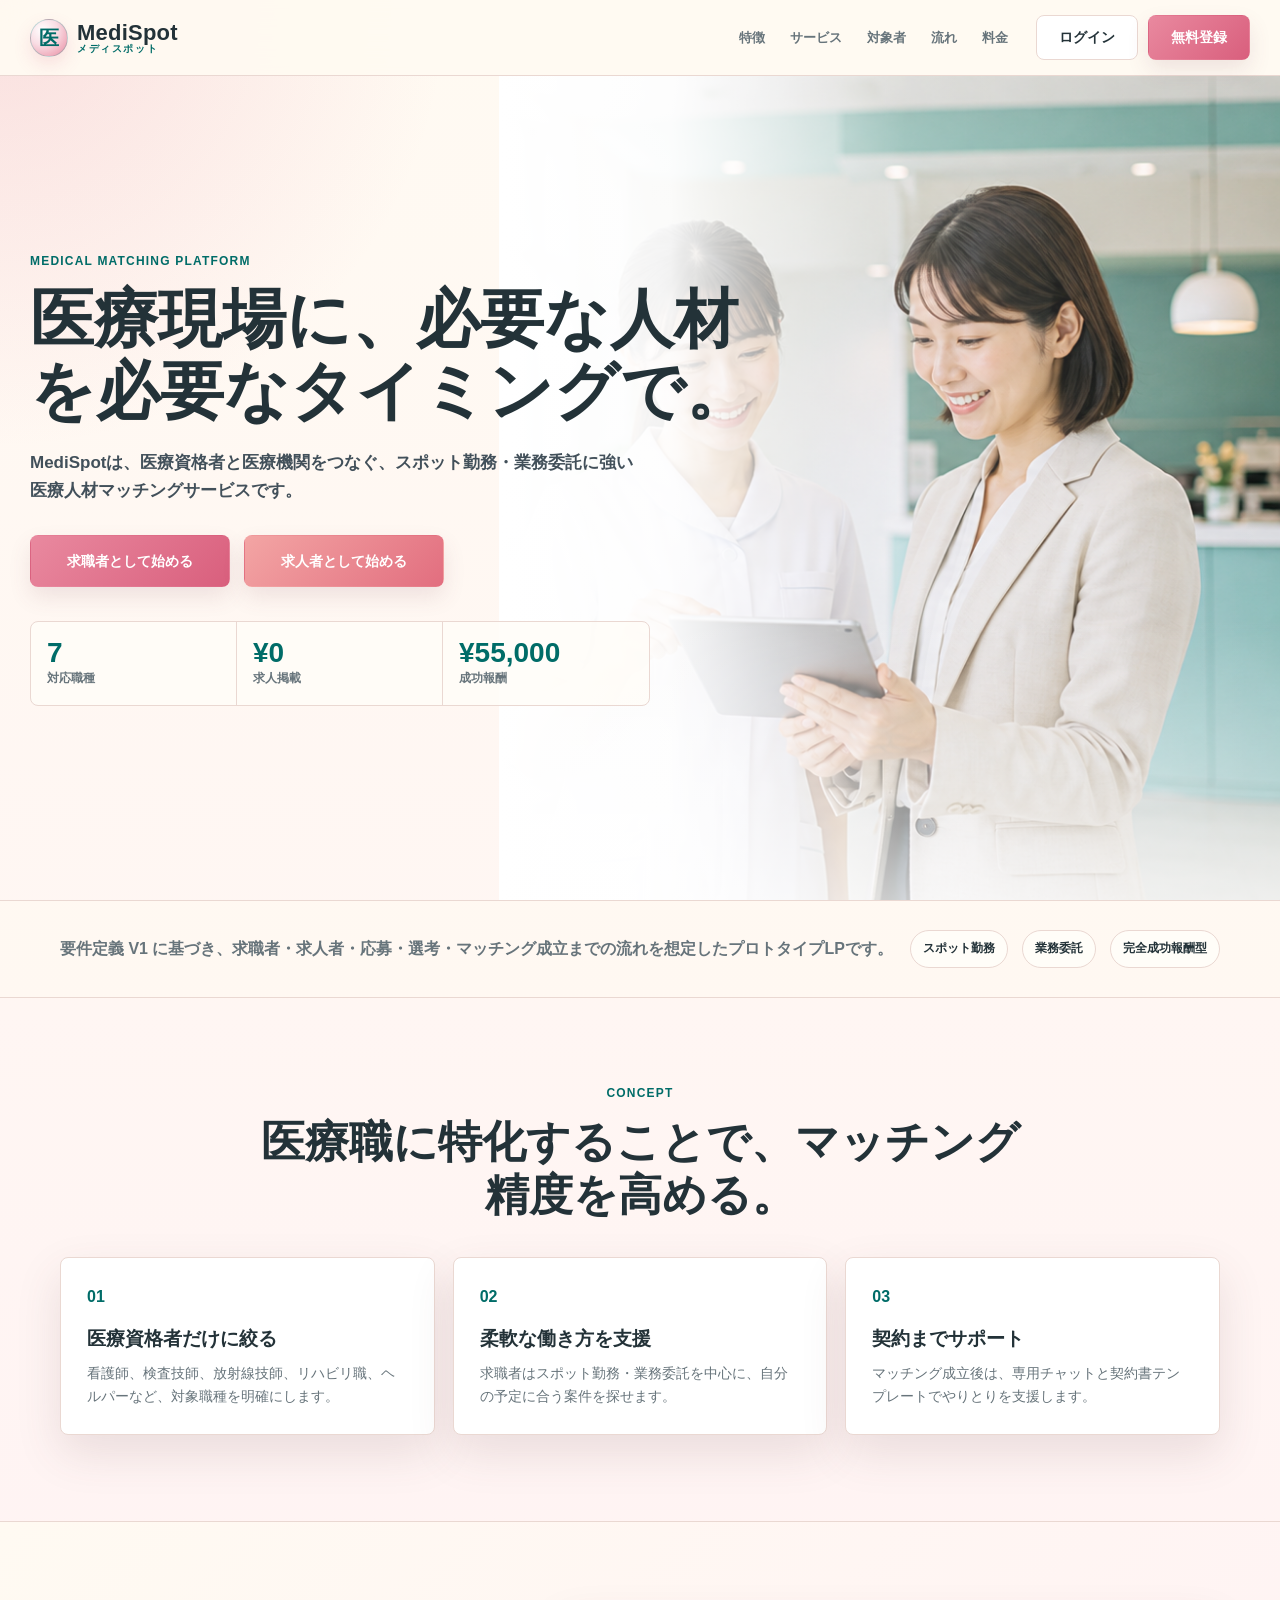
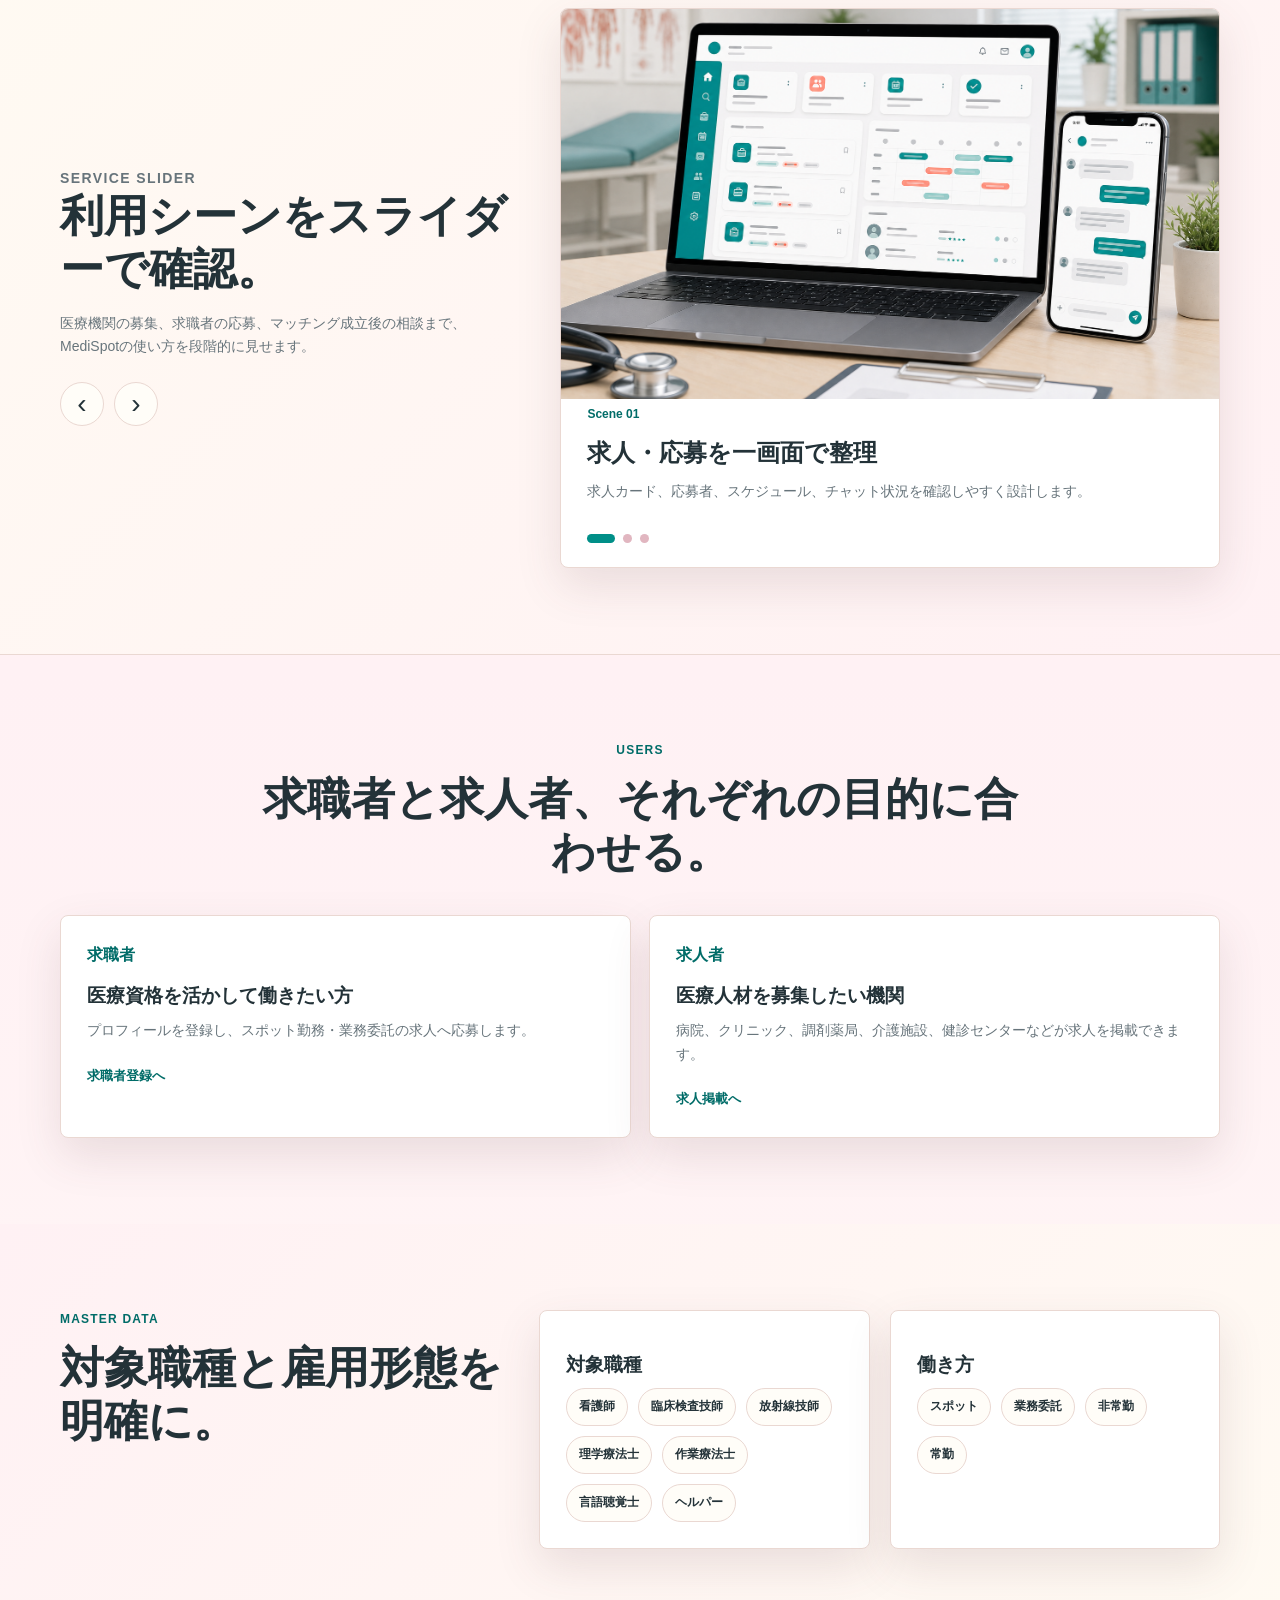
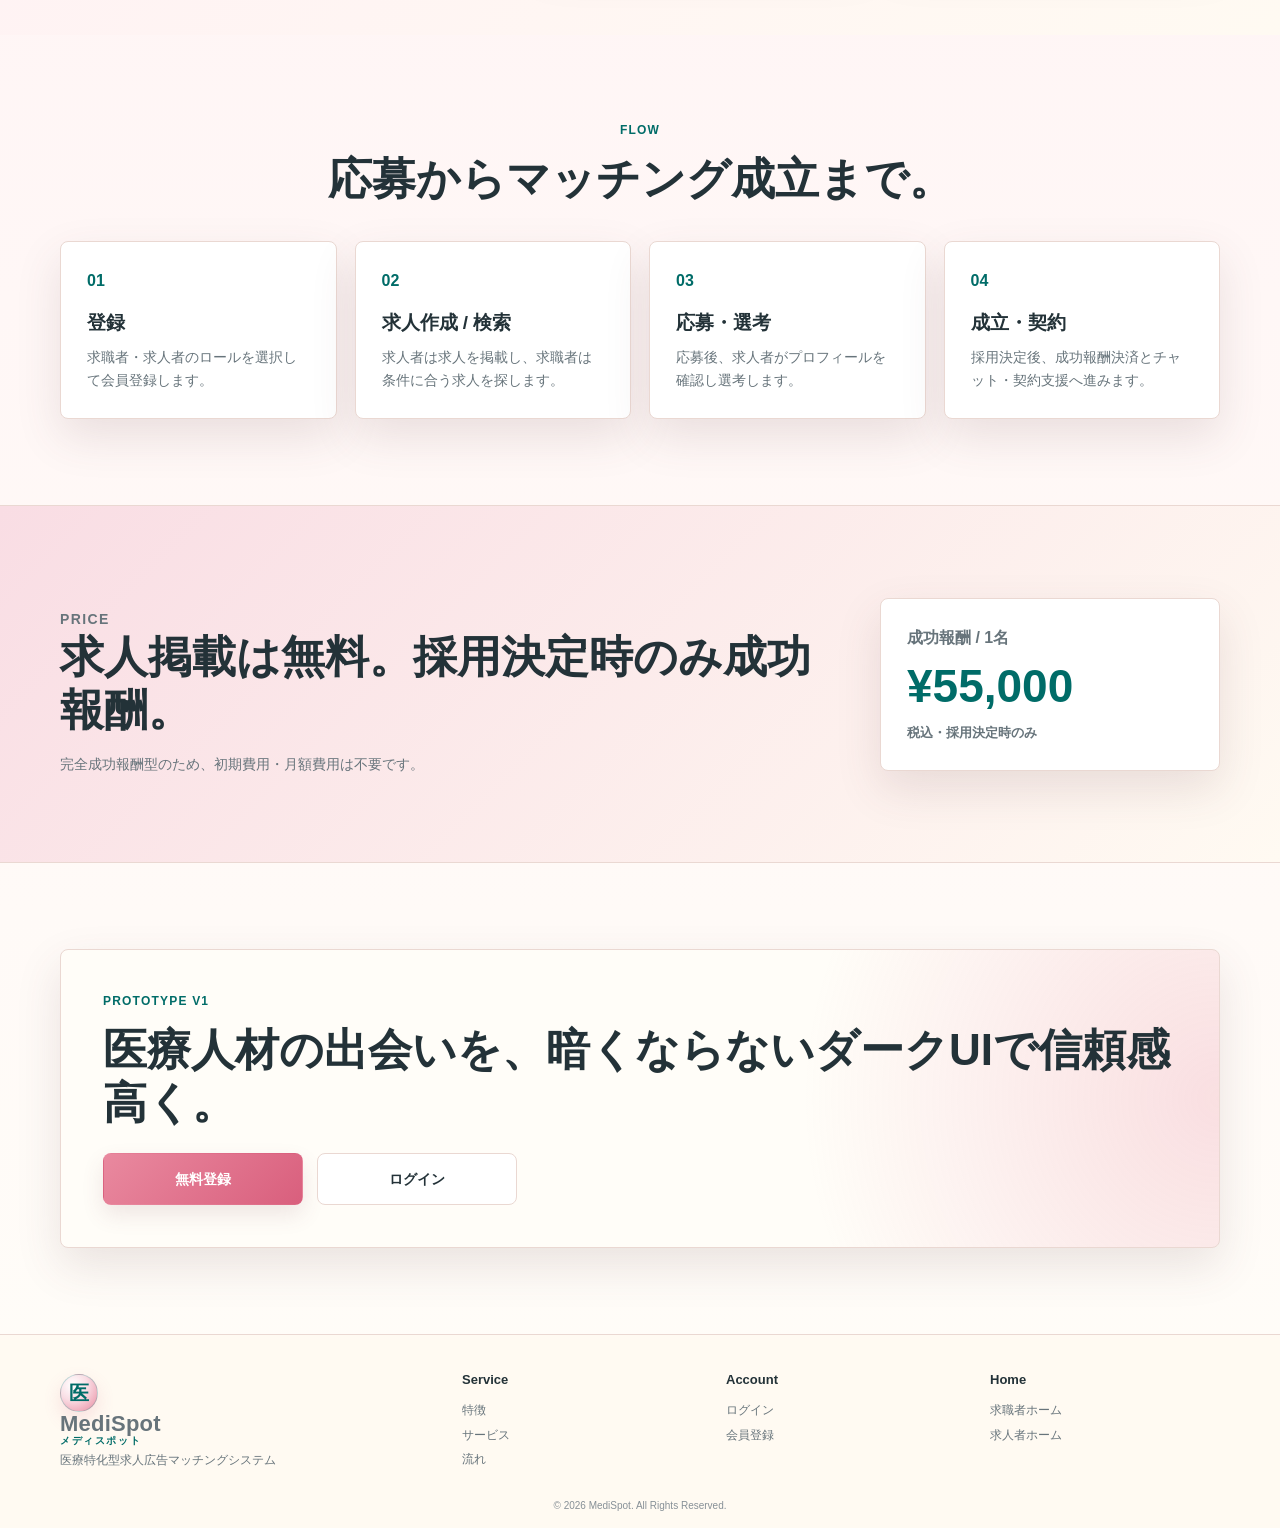
==== commit b5d8970d: "Refine Japanese logo and palette" ====
--- a/index.html
+++ b/index.html
@@ -9,7 +9,10 @@
 </head>
 <body>
   <header class="site-header">
-    <a class="brand" href="index.html"><span class="brand-mark">＋</span>MediSpot</a>
+    <a class="brand" href="index.html">
+      <span class="brand-mark">医</span>
+      <span class="brand-copy"><strong>MediSpot</strong><small>メディスポット</small></span>
+    </a>
     <button class="menu-button" type="button" aria-label="メニューを開く">☰</button>
     <nav class="main-nav" aria-label="メインナビゲーション">
       <a href="#concept">特徴</a>
@@ -217,7 +220,10 @@
   <footer>
     <div class="footer-grid shell">
       <div>
-        <a class="brand" href="index.html"><span class="brand-mark">＋</span>MediSpot</a>
+        <a class="brand" href="index.html">
+          <span class="brand-mark">医</span>
+          <span class="brand-copy"><strong>MediSpot</strong><small>メディスポット</small></span>
+        </a>
         <p>医療特化型求人広告マッチングシステム</p>
       </div>
       <div><h3>Service</h3><a href="#concept">特徴</a><a href="#slider">サービス</a><a href="#flow">流れ</a></div>
--- a/style.css
+++ b/style.css
@@ -1,18 +1,20 @@
 :root {
-  --navy: #08131f;
-  --navy-2: #101c2a;
-  --charcoal: #172126;
-  --panel: #111b28;
-  --panel-2: #182637;
-  --line: rgba(212, 230, 232, .14);
-  --text: #f4f8f8;
-  --muted: #aab8bd;
-  --teal: #27c3b6;
-  --teal-dark: #0b827a;
-  --blue: #8fd4ff;
-  --accent: #f38a72;
-  --white: #fff;
-  --shadow: 0 24px 60px rgba(0, 0, 0, .32);
+  --ink: #233238;
+  --text: #233238;
+  --muted: #67747b;
+  --pink: #e9899f;
+  --pink-deep: #d95f7d;
+  --pink-2: #f9dde4;
+  --sakura: #fff1f4;
+  --ivory: #fffaf2;
+  --teal: #008f88;
+  --teal-dark: #006c68;
+  --matcha: #dfe9dc;
+  --line: #ead8d2;
+  --panel: #fffdf8;
+  --soft: #fff7f0;
+  --white: #ffffff;
+  --shadow: 0 18px 45px rgba(95, 62, 72, .13);
 }
 
 * { box-sizing: border-box; }
@@ -23,8 +25,8 @@
   font-family: "Noto Sans JP", "Yu Gothic", "Hiragino Kaku Gothic ProN", sans-serif;
   line-height: 1.65;
   background:
-    radial-gradient(circle at top left, rgba(39, 195, 182, .16), transparent 34rem),
-    linear-gradient(180deg, var(--navy), #0b1018 55%, #0d1118);
+    radial-gradient(circle at top left, rgba(233, 137, 159, .24), transparent 28rem),
+    linear-gradient(180deg, var(--ivory), var(--sakura) 48%, #fffdf8);
 }
 img { display: block; max-width: 100%; }
 a { color: inherit; text-decoration: none; }
@@ -39,7 +41,7 @@
   position: sticky;
   top: 0;
   z-index: 50;
-  background: rgba(8, 19, 31, .88);
+  background: rgba(255, 250, 242, .94);
   border-bottom: 1px solid var(--line);
   backdrop-filter: blur(18px);
 }
@@ -48,21 +50,39 @@
   display: inline-flex;
   align-items: center;
   gap: 9px;
-  color: #fff;
+  color: var(--ink);
   font-size: 22px;
   font-weight: 900;
   white-space: nowrap;
 }
 .brand-mark {
-  width: 31px;
-  height: 31px;
+  width: 38px;
+  height: 38px;
   display: grid;
   place-items: center;
-  border-radius: 8px;
-  background: linear-gradient(135deg, var(--teal), var(--blue));
-  color: var(--navy);
+  border-radius: 50%;
+  background: radial-gradient(circle at 32% 28%, #fff, var(--pink-2) 42%, var(--pink) 100%);
+  color: var(--teal-dark);
+  font-size: 20px;
+  font-weight: 900;
+  line-height: 1;
+  border: 1px solid rgba(0, 143, 136, .24);
+  box-shadow: 0 8px 18px rgba(217, 95, 125, .16);
+}
+.brand-copy {
+  display: grid;
+  gap: 0;
+  line-height: 1.05;
+}
+.brand-copy strong {
   font-size: 22px;
-  line-height: 1;
+  letter-spacing: .01em;
+}
+.brand-copy small {
+  color: var(--teal-dark);
+  font-size: 10px;
+  font-weight: 900;
+  letter-spacing: .16em;
 }
 .main-nav {
   display: flex;
@@ -75,14 +95,14 @@
   font-size: 13px;
   font-weight: 900;
 }
-.main-nav a:hover { color: #fff; }
+.main-nav a:hover { color: var(--teal-dark); }
 .header-actions { display: flex; gap: 10px; align-items: center; }
 .menu-button {
   display: none;
   margin-left: auto;
   border: 0;
   background: none;
-  color: #fff;
+  color: var(--ink);
   font-size: 25px;
   cursor: pointer;
 }
@@ -98,16 +118,16 @@
   color: #fff;
   font-size: 14px;
   font-weight: 900;
-  box-shadow: 0 12px 26px rgba(0, 0, 0, .22);
+  box-shadow: 0 10px 22px rgba(122, 68, 86, .12);
   transition: transform .2s, box-shadow .2s, border-color .2s;
 }
 .button:hover { transform: translateY(-2px); box-shadow: var(--shadow); }
-.button-primary { background: linear-gradient(135deg, var(--teal), var(--teal-dark)); }
-.button-accent { background: linear-gradient(135deg, var(--accent), #da604c); }
+.button-primary { background: linear-gradient(135deg, var(--pink), var(--pink-deep)); }
+.button-accent { background: linear-gradient(135deg, #f3a5a4, #e26e7f); }
 .button-outline {
-  color: #e9f6f7;
-  border-color: rgba(255,255,255,.22);
-  background: rgba(255,255,255,.04);
+  color: var(--ink);
+  border-color: var(--line);
+  background: #fff;
   box-shadow: none;
 }
 .button-large { min-width: 200px; min-height: 52px; }
@@ -115,17 +135,22 @@
 
 .hero {
   min-height: calc(100vh - 76px);
-  display: grid;
-  grid-template-columns: minmax(0, 1fr) minmax(420px, 47vw);
-  align-items: center;
-  gap: 24px;
-  padding: 42px max(24px, calc((100% - 1220px) / 2)) 70px;
+  position: relative;
+  display: grid;
+  grid-template-columns: 1fr;
+  align-items: center;
+  padding: 52px max(24px, calc((100% - 1220px) / 2)) 70px;
   overflow: hidden;
 }
-.hero-copy { width: 100%; margin: 0; }
+.hero-copy {
+  width: 100%;
+  margin: 0;
+  position: relative;
+  z-index: 2;
+}
 .eyebrow {
   margin: 0 0 12px;
-  color: var(--teal);
+  color: var(--teal-dark);
   font-size: 12px;
   font-weight: 900;
   letter-spacing: .1em;
@@ -134,37 +159,49 @@
 .hero h1 {
   margin: 0;
   max-width: 720px;
-  font-size: clamp(42px, 6vw, 76px);
-  line-height: 1.08;
+  font-size: clamp(38px, 5vw, 64px);
+  line-height: 1.12;
   letter-spacing: 0;
 }
 .hero-lead {
   max-width: 620px;
   margin: 22px 0 30px;
-  color: #d3dddf;
+  color: #42505a;
   font-size: 17px;
   font-weight: 700;
 }
 .hero-visual {
-  position: relative;
-  min-height: 580px;
-  border: 1px solid var(--line);
-  border-radius: 8px;
+  position: absolute;
+  inset: 0 0 0 39%;
+  min-height: 0;
+  border: 0;
+  border-radius: 0;
   overflow: hidden;
-  box-shadow: var(--shadow);
+  box-shadow: none;
+  background: transparent;
+  z-index: 0;
+}
+.hero-visual::before {
+  content: "";
+  position: absolute;
+  inset: 0;
+  background: linear-gradient(90deg, #fff 0%, rgba(255,255,255,.94) 22%, rgba(255,255,255,.22) 52%, rgba(255,255,255,0) 100%);
+  z-index: 1;
 }
 .hero-visual::after {
   content: "";
   position: absolute;
-  inset: 0;
-  background: linear-gradient(180deg, transparent, rgba(8, 19, 31, .2));
+  inset: auto 0 0 0;
+  height: 34%;
+  background: linear-gradient(180deg, rgba(255,255,255,0), rgba(255,255,255,.72));
+  z-index: 1;
 }
 .hero-visual img {
   width: 100%;
   height: 100%;
-  min-height: 580px;
+  min-height: 100%;
   object-fit: cover;
-  object-position: 58% center;
+  object-position: center right;
 }
 .hero-stats {
   max-width: 620px;
@@ -174,7 +211,7 @@
   border: 1px solid var(--line);
   border-radius: 8px;
   overflow: hidden;
-  background: rgba(255,255,255,.04);
+  background: rgba(255, 253, 248, .84);
 }
 .hero-stats span {
   padding: 16px;
@@ -186,14 +223,14 @@
 .hero-stats span:last-child { border-right: 0; }
 .hero-stats strong {
   display: block;
-  color: #fff;
+  color: var(--teal-dark);
   font-size: 28px;
   line-height: 1.1;
 }
 
 .trust-band {
   border-block: 1px solid var(--line);
-  background: rgba(255,255,255,.035);
+  background: rgba(255, 250, 242, .84);
 }
 .trust-grid {
   min-height: 96px;
@@ -212,8 +249,8 @@
   padding: 8px 12px;
   border: 1px solid var(--line);
   border-radius: 999px;
-  background: rgba(255,255,255,.05);
-  color: #dce9eb;
+  background: var(--panel);
+  color: var(--ink);
   font-size: 12px;
   font-weight: 900;
   white-space: nowrap;
@@ -253,8 +290,8 @@
 .dashboard-card {
   border: 1px solid var(--line);
   border-radius: 8px;
-  background: linear-gradient(180deg, rgba(255,255,255,.07), rgba(255,255,255,.035));
-  box-shadow: 0 16px 38px rgba(0,0,0,.18);
+  background: #fff;
+  box-shadow: var(--shadow);
 }
 .feature-grid article,
 .role-grid article,
@@ -264,7 +301,7 @@
 .feature-grid b,
 .flow-list strong,
 .role-grid span {
-  color: var(--teal);
+  color: var(--teal-dark);
   font-weight: 900;
 }
 .feature-grid h3,
@@ -289,14 +326,14 @@
 .role-grid a {
   display: inline-flex;
   margin-top: 22px;
-  color: var(--teal);
+  color: var(--teal-dark);
   font-size: 13px;
   font-weight: 900;
 }
 
 .slider-section {
   padding: 86px 0;
-  background: linear-gradient(135deg, #101b29, #0a121d);
+  background: linear-gradient(135deg, var(--ivory), var(--sakura));
   border-block: 1px solid var(--line);
 }
 .slider-layout {
@@ -316,13 +353,13 @@
   height: 44px;
   border: 1px solid var(--line);
   border-radius: 50%;
-  color: #fff;
-  background: rgba(255,255,255,.06);
+  color: var(--ink);
+  background: var(--panel);
   font-size: 28px;
   line-height: 1;
   cursor: pointer;
 }
-.slider-button:hover { background: rgba(39,195,182,.18); }
+.slider-button:hover { background: var(--pink-2); }
 .slider {
   position: relative;
   min-height: 560px;
@@ -330,7 +367,7 @@
   border-radius: 8px;
   overflow: hidden;
   box-shadow: var(--shadow);
-  background: var(--panel);
+  background: #fff;
 }
 .slide {
   position: absolute;
@@ -354,7 +391,7 @@
 }
 .slide div { padding: 24px 26px 64px; }
 .slide span {
-  color: var(--teal);
+  color: var(--teal-dark);
   font-size: 12px;
   font-weight: 900;
 }
@@ -376,7 +413,7 @@
   padding: 0;
   border: 0;
   border-radius: 50%;
-  background: rgba(255,255,255,.28);
+  background: #e1b6c0;
   cursor: pointer;
 }
 .slider-dots button.is-active { width: 28px; border-radius: 999px; background: var(--teal); }
@@ -386,7 +423,7 @@
 .cta-section {
   padding: 86px 0;
 }
-.master-section { background: rgba(255,255,255,.025); }
+.master-section { background: linear-gradient(135deg, var(--sakura), var(--ivory)); }
 .master-grid {
   display: grid;
   grid-template-columns: minmax(0, 1fr) minmax(250px, .72fr) minmax(250px, .72fr);
@@ -400,7 +437,7 @@
 }
 
 .price-section {
-  background: linear-gradient(135deg, #08131f, #172126);
+  background: linear-gradient(135deg, var(--pink-2), var(--ivory));
   border-block: 1px solid var(--line);
 }
 .price-grid {
@@ -419,7 +456,7 @@
 .price-card strong {
   display: block;
   margin: 10px 0;
-  color: #fff;
+  color: var(--teal-dark);
   font-size: 46px;
   line-height: 1.1;
 }
@@ -428,15 +465,15 @@
   border: 1px solid var(--line);
   border-radius: 8px;
   background:
-    radial-gradient(circle at right, rgba(39,195,182,.18), transparent 26rem),
-    linear-gradient(135deg, rgba(255,255,255,.08), rgba(255,255,255,.035));
+    radial-gradient(circle at right, rgba(233,137,159,.26), transparent 26rem),
+    var(--panel);
   box-shadow: var(--shadow);
 }
 .cta-box .button-row { margin-top: 24px; }
 
 footer {
   padding: 34px 0 14px;
-  background: #070d14;
+  background: var(--ivory);
   border-top: 1px solid var(--line);
 }
 .footer-grid {
@@ -458,7 +495,7 @@
 .copyright {
   margin: 22px 0 0;
   text-align: center;
-  color: #6e7c82;
+  color: #879097;
   font-size: 10px;
 }
 
@@ -474,7 +511,7 @@
 }
 .auth-card h1 { margin: 0 0 8px; font-size: 30px; }
 .role-select { display: grid; grid-template-columns: 1fr 1fr; gap: 14px; margin: 22px 0; }
-.role-select label { padding: 14px; border: 1px solid var(--line); border-radius: 8px; font-weight: 800; cursor: pointer; background: rgba(255,255,255,.04); }
+.role-select label { padding: 14px; border: 1px solid var(--line); border-radius: 8px; font-weight: 800; cursor: pointer; background: #fff; }
 .form-group { margin-bottom: 16px; }
 .form-group label { display: block; margin-bottom: 7px; font-weight: 800; }
 .form-group input, .form-group select {
@@ -483,15 +520,15 @@
   border: 1px solid var(--line);
   border-radius: 8px;
   color: var(--text);
-  background: rgba(255,255,255,.06);
+  background: #fff;
   font-size: 15px;
 }
 .form-group select option { color: #111; }
 .auth-submit { width: 100%; margin-top: 8px; }
 .auth-link { text-align: center; margin-top: 18px; }
-.auth-link a { color: var(--teal); font-weight: 800; }
+.auth-link a { color: var(--teal-dark); font-weight: 800; }
 .demo-login { display: grid; grid-template-columns: 1fr 1fr; gap: 12px; margin-top: 16px; }
-.demo-login button { padding: 12px; border: 1px solid var(--line); border-radius: 8px; background: rgba(255,255,255,.04); color: var(--text); font-weight: 800; cursor: pointer; }
+.demo-login button { padding: 12px; border: 1px solid var(--line); border-radius: 8px; background: #fff; color: var(--ink); font-weight: 800; cursor: pointer; }
 
 .dashboard-header { border-bottom: 1px solid var(--line); }
 .dashboard-nav { margin-left: auto; }
@@ -502,7 +539,7 @@
   align-items: center;
   gap: 44px;
 }
-.dashboard-kicker { margin: 0 0 10px; color: var(--teal); font-size: 13px; font-weight: 800; }
+.dashboard-kicker { margin: 0 0 10px; color: var(--teal-dark); font-size: 13px; font-weight: 800; }
 .dashboard-hero h1 { margin: 0 0 14px; font-size: clamp(32px, 4vw, 48px); line-height: 1.18; }
 .dashboard-hero p { margin: 0 0 22px; color: var(--muted); font-weight: 700; }
 .dashboard-hero img { width: 100%; border-radius: 8px; box-shadow: var(--shadow); }
@@ -514,7 +551,7 @@
   display: grid;
   place-items: center;
   border-radius: 50%;
-  color: var(--navy);
+  color: #fff;
   background: var(--teal);
   font-weight: 900;
 }
@@ -531,19 +568,17 @@
     padding: 18px;
     flex-direction: column;
     align-items: flex-start;
-    background: var(--panel);
+    background: #fff;
     border: 1px solid var(--line);
     border-radius: 8px;
     box-shadow: var(--shadow);
   }
   .main-nav.open { display: flex; }
   .menu-button { display: block; }
-  .hero,
   .slider-layout,
   .master-grid,
   .dashboard-hero { grid-template-columns: 1fr; }
-  .hero-visual { min-height: 430px; }
-  .hero-visual img { min-height: 430px; }
+  .hero-visual { left: 34%; }
   .feature-grid,
   .flow-list,
   .dashboard-grid { grid-template-columns: 1fr 1fr; }
@@ -556,15 +591,27 @@
   .brand-mark { width: 27px; height: 27px; font-size: 20px; }
   .header-actions .button-outline { display: none; }
   .header-actions .button { min-height: 35px; padding: 7px 12px; font-size: 12px; }
-  .hero { padding: 38px 14px 50px; }
-  .hero h1 { font-size: 39px; }
+  .hero {
+    min-height: 760px;
+    padding: 38px 14px 330px;
+    align-items: start;
+  }
+  .hero h1 { font-size: 36px; }
   .hero-lead { font-size: 14px; }
   .button-large { width: 100%; min-width: 0; }
   .hero-stats { grid-template-columns: 1fr; }
   .hero-stats span { border-right: 0; border-bottom: 1px solid var(--line); }
   .hero-stats span:last-child { border-bottom: 0; }
-  .hero-visual { min-height: 310px; }
-  .hero-visual img { min-height: 310px; }
+  .hero-visual {
+    inset: 0;
+  }
+  .hero-visual::before {
+    background: linear-gradient(180deg, #fff 0%, rgba(255,255,255,.96) 48%, rgba(255,255,255,.08) 74%, rgba(255,255,255,0) 100%);
+  }
+  .hero-visual::after { height: 22%; }
+  .hero-visual img {
+    object-position: 63% bottom;
+  }
   .trust-grid,
   .feature-grid,
   .role-grid,
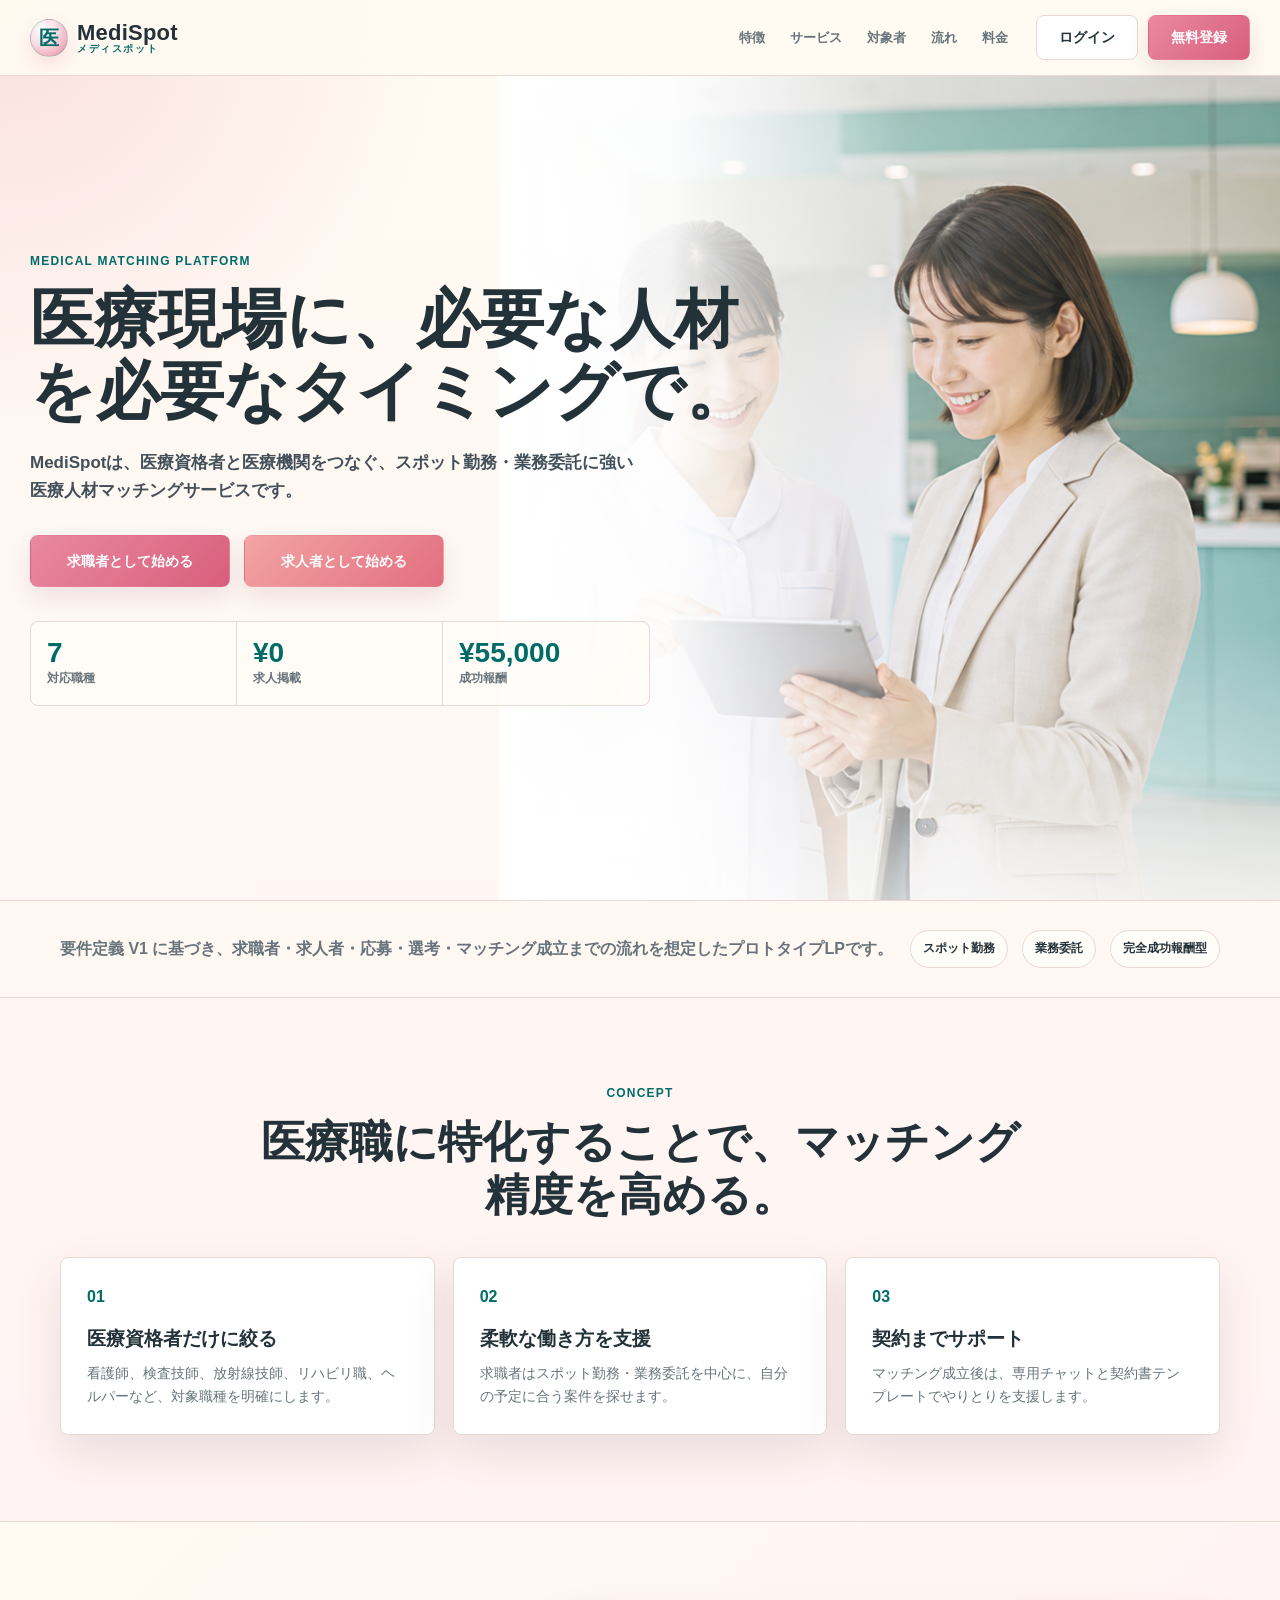
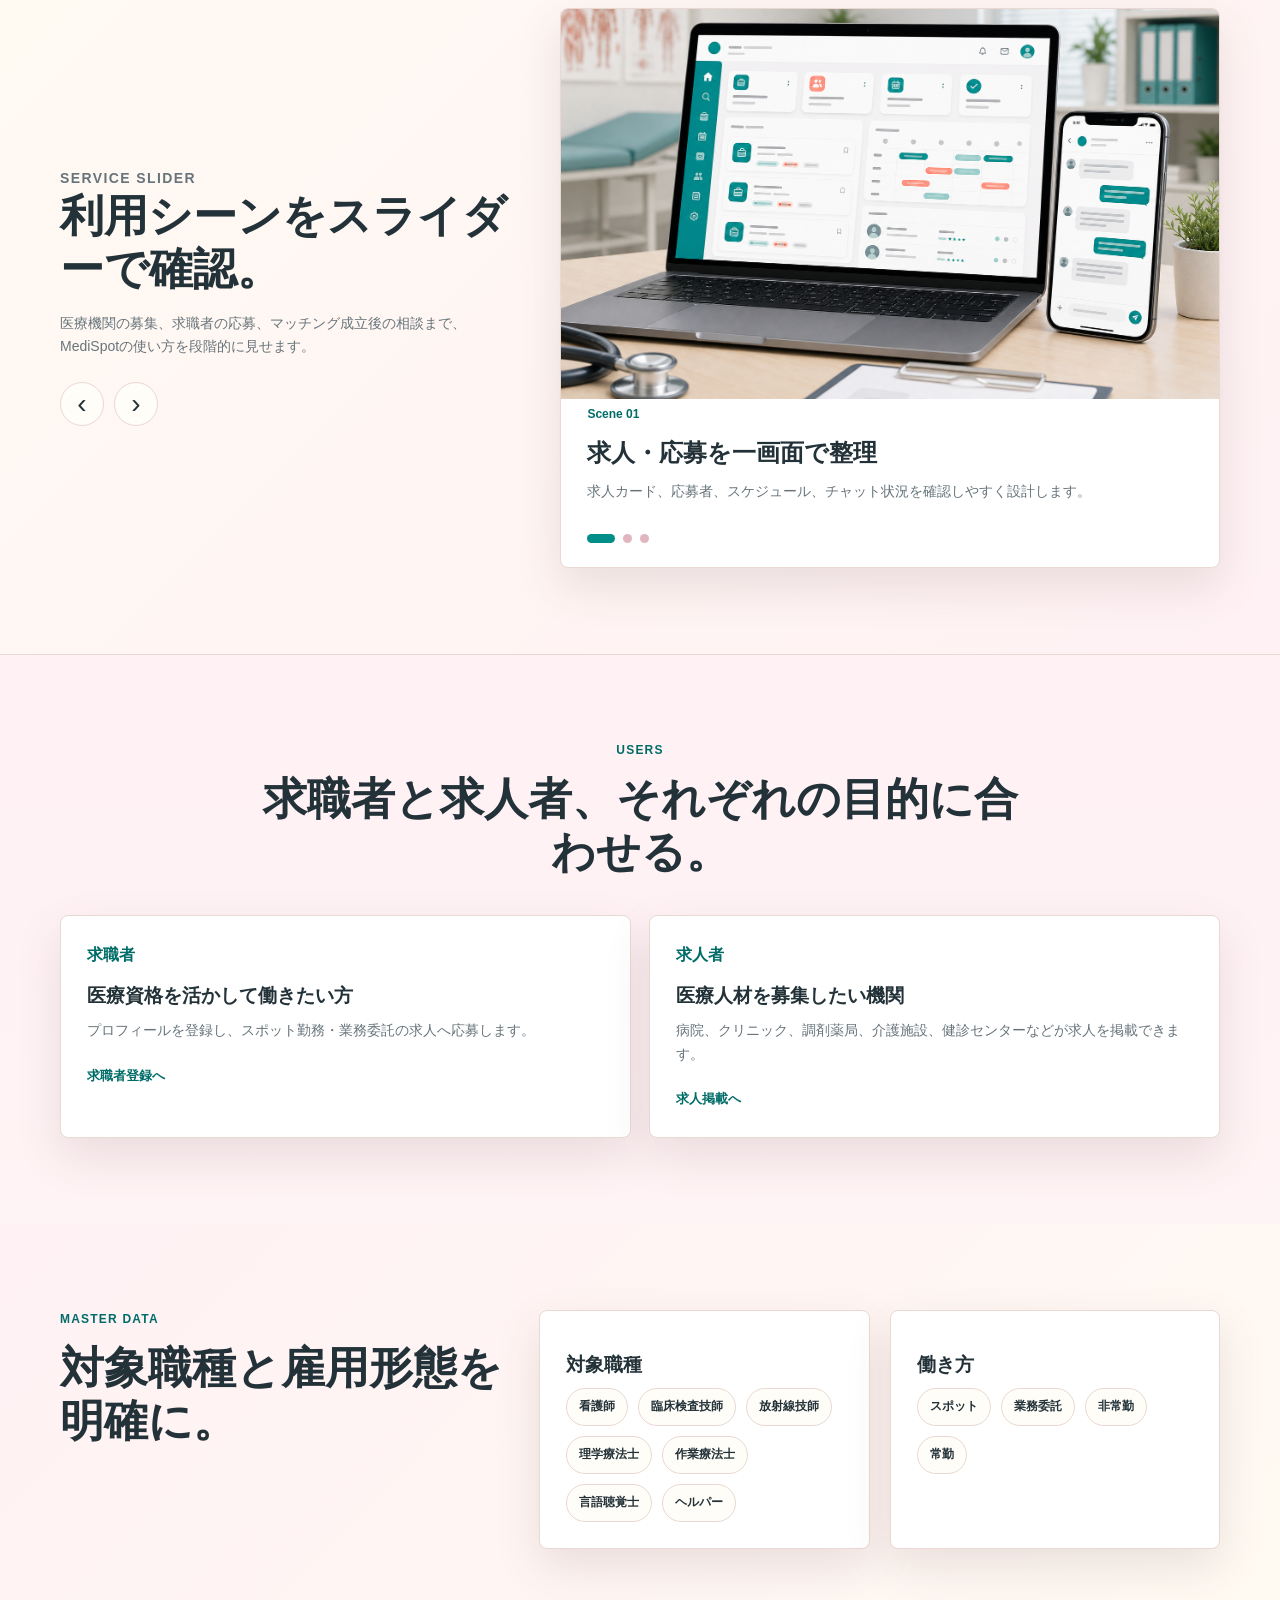
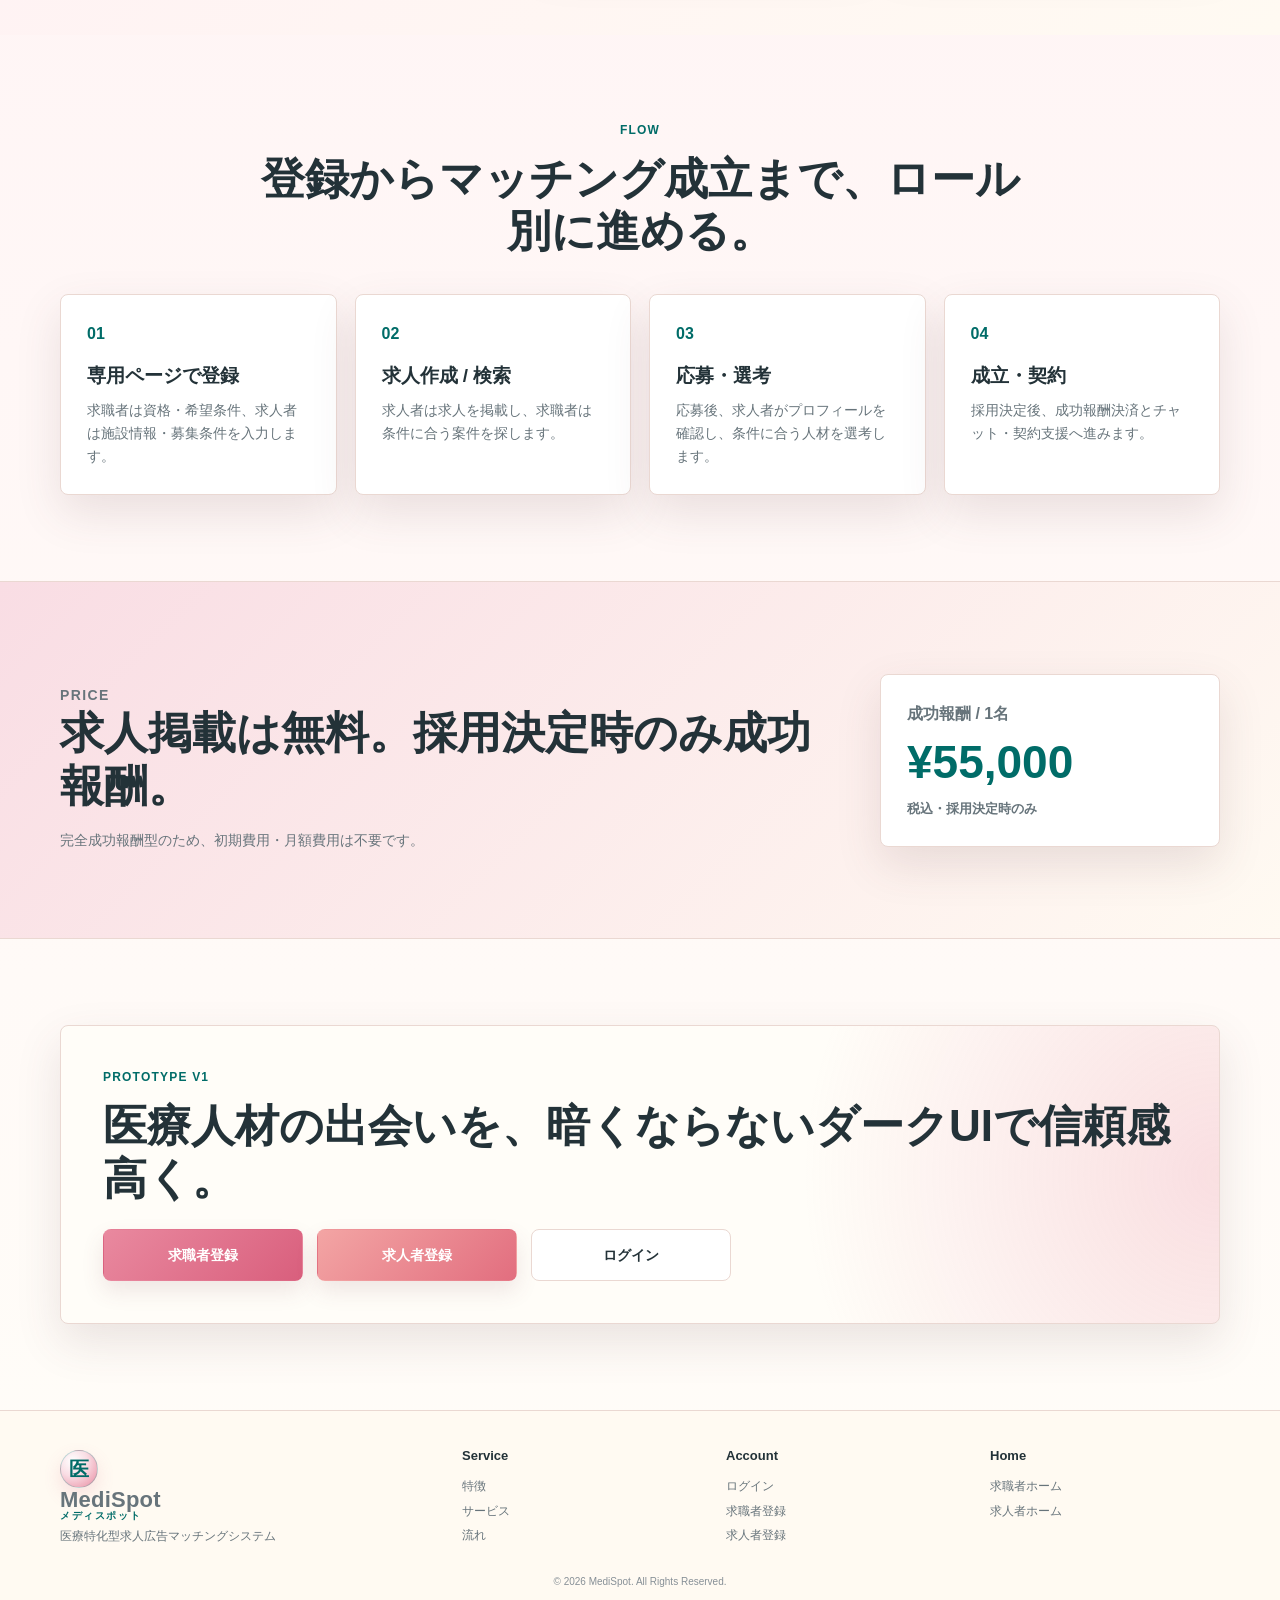
==== commit 66cd6766: "Update split registration landing flow" ====
--- a/index.html
+++ b/index.html
@@ -34,8 +34,8 @@
         <h1>医療現場に、必要な人材を必要なタイミングで。</h1>
         <p class="hero-lead">MediSpotは、医療資格者と医療機関をつなぐ、スポット勤務・業務委託に強い医療人材マッチングサービスです。</p>
         <div class="button-row">
-          <a class="button button-primary button-large" href="register.html">求職者として始める</a>
-          <a class="button button-accent button-large" href="register.html">求人者として始める</a>
+          <a class="button button-primary button-large" href="seeker-register.html">求職者として始める</a>
+          <a class="button button-accent button-large" href="employer-register.html">求人者として始める</a>
         </div>
         <div class="hero-stats" aria-label="サービス概要">
           <span><strong>7</strong>対応職種</span>
@@ -136,13 +136,13 @@
           <span>求職者</span>
           <h3>医療資格を活かして働きたい方</h3>
           <p>プロフィールを登録し、スポット勤務・業務委託の求人へ応募します。</p>
-          <a href="register.html">求職者登録へ</a>
+          <a href="seeker-register.html">求職者登録へ</a>
         </article>
         <article>
           <span>求人者</span>
           <h3>医療人材を募集したい機関</h3>
           <p>病院、クリニック、調剤薬局、介護施設、健診センターなどが求人を掲載できます。</p>
-          <a href="register.html">求人掲載へ</a>
+          <a href="employer-register.html">求人掲載へ</a>
         </article>
       </div>
     </section>
@@ -180,12 +180,12 @@
     <section class="section shell" id="flow">
       <div class="section-head">
         <p class="eyebrow">Flow</p>
-        <h2>応募からマッチング成立まで。</h2>
+        <h2>登録からマッチング成立まで、ロール別に進める。</h2>
       </div>
       <div class="flow-list">
-        <article><strong>01</strong><h3>登録</h3><p>求職者・求人者のロールを選択して会員登録します。</p></article>
-        <article><strong>02</strong><h3>求人作成 / 検索</h3><p>求人者は求人を掲載し、求職者は条件に合う求人を探します。</p></article>
-        <article><strong>03</strong><h3>応募・選考</h3><p>応募後、求人者がプロフィールを確認し選考します。</p></article>
+        <article><strong>01</strong><h3>専用ページで登録</h3><p>求職者は資格・希望条件、求人者は施設情報・募集条件を入力します。</p></article>
+        <article><strong>02</strong><h3>求人作成 / 検索</h3><p>求人者は求人を掲載し、求職者は条件に合う案件を探します。</p></article>
+        <article><strong>03</strong><h3>応募・選考</h3><p>応募後、求人者がプロフィールを確認し、条件に合う人材を選考します。</p></article>
         <article><strong>04</strong><h3>成立・契約</h3><p>採用決定後、成功報酬決済とチャット・契約支援へ進みます。</p></article>
       </div>
     </section>
@@ -210,7 +210,8 @@
         <p class="eyebrow">Prototype V1</p>
         <h2>医療人材の出会いを、暗くならないダークUIで信頼感高く。</h2>
         <div class="button-row">
-          <a class="button button-primary button-large" href="register.html">無料登録</a>
+          <a class="button button-primary button-large" href="seeker-register.html">求職者登録</a>
+          <a class="button button-accent button-large" href="employer-register.html">求人者登録</a>
           <a class="button button-outline button-large" href="login.html">ログイン</a>
         </div>
       </div>
@@ -227,7 +228,7 @@
         <p>医療特化型求人広告マッチングシステム</p>
       </div>
       <div><h3>Service</h3><a href="#concept">特徴</a><a href="#slider">サービス</a><a href="#flow">流れ</a></div>
-      <div><h3>Account</h3><a href="login.html">ログイン</a><a href="register.html">会員登録</a></div>
+      <div><h3>Account</h3><a href="login.html">ログイン</a><a href="seeker-register.html">求職者登録</a><a href="employer-register.html">求人者登録</a></div>
       <div><h3>Home</h3><a href="seeker-home.html">求職者ホーム</a><a href="employer-home.html">求人者ホーム</a></div>
     </div>
     <p class="copyright">© 2026 MediSpot. All Rights Reserved.</p>
--- a/style.css
+++ b/style.css
@@ -505,16 +505,142 @@
   display: grid;
   place-items: center;
 }
+.register-choice-page {
+  min-height: calc(100vh - 76px);
+  padding: 62px 0 72px;
+}
+.register-choice-head {
+  max-width: 780px;
+  margin: 0 auto 28px;
+  text-align: center;
+}
+.register-choice-head h1 {
+  margin: 0 0 12px;
+  color: var(--ink);
+  font-size: clamp(30px, 4vw, 48px);
+  line-height: 1.2;
+  letter-spacing: 0;
+}
+.register-choice-head p {
+  margin: 0;
+  color: var(--muted);
+  font-weight: 700;
+}
+.role-choice-grid {
+  display: grid;
+  grid-template-columns: repeat(2, minmax(0, 1fr));
+  gap: 20px;
+}
+.choice-card {
+  min-height: 360px;
+  padding: 28px;
+  display: flex;
+  flex-direction: column;
+  align-items: flex-start;
+  gap: 14px;
+  border: 1px solid var(--line);
+  border-radius: 8px;
+  background: rgba(255, 253, 248, .94);
+  box-shadow: var(--shadow);
+}
+.choice-card:hover {
+  transform: translateY(-3px);
+}
+.choice-icon {
+  width: 52px;
+  height: 52px;
+  display: grid;
+  place-items: center;
+  border-radius: 50%;
+  background: var(--teal);
+  color: #fff;
+  font-size: 22px;
+  font-weight: 900;
+}
+.choice-card-pink .choice-icon {
+  background: var(--pink-deep);
+}
+.choice-label {
+  color: var(--teal-dark);
+  font-size: 13px;
+  font-weight: 900;
+}
+.choice-card strong {
+  color: var(--ink);
+  font-size: 24px;
+  line-height: 1.35;
+}
+.choice-card p {
+  margin: 0;
+  color: var(--muted);
+  font-weight: 700;
+}
+.choice-action {
+  margin-top: auto;
+  min-height: 46px;
+  padding: 10px 18px;
+  display: inline-flex;
+  align-items: center;
+  justify-content: center;
+  border-radius: 8px;
+  background: linear-gradient(135deg, var(--pink), var(--pink-deep));
+  color: #fff;
+  font-weight: 900;
+}
+.choice-login {
+  margin-top: 24px;
+}
+.choice-flow {
+  margin-top: 22px;
+  display: grid;
+  grid-template-columns: repeat(3, 1fr);
+  gap: 14px;
+}
+.choice-flow article {
+  padding: 18px;
+  border: 1px solid var(--line);
+  border-radius: 8px;
+  background: rgba(255, 255, 255, .76);
+}
+.choice-flow span {
+  color: var(--pink-deep);
+  font-size: 12px;
+  font-weight: 900;
+}
+.choice-flow strong {
+  display: block;
+  margin: 4px 0;
+  color: var(--ink);
+  font-size: 15px;
+}
+.choice-flow p {
+  margin: 0;
+  color: var(--muted);
+  font-size: 13px;
+  font-weight: 700;
+}
 .auth-card {
   width: min(520px, 100%);
   padding: 36px;
 }
+.auth-card-wide {
+  width: min(820px, 100%);
+}
 .auth-card h1 { margin: 0 0 8px; font-size: 30px; }
 .role-select { display: grid; grid-template-columns: 1fr 1fr; gap: 14px; margin: 22px 0; }
 .role-select label { padding: 14px; border: 1px solid var(--line); border-radius: 8px; font-weight: 800; cursor: pointer; background: #fff; }
+.form-grid {
+  margin-top: 24px;
+  display: grid;
+  grid-template-columns: repeat(2, minmax(0, 1fr));
+  gap: 0 16px;
+}
+.form-wide {
+  grid-column: 1 / -1;
+}
 .form-group { margin-bottom: 16px; }
 .form-group label { display: block; margin-bottom: 7px; font-weight: 800; }
-.form-group input, .form-group select {
+.form-group input, .form-group select, .form-group textarea {
   width: 100%;
   padding: 13px;
   border: 1px solid var(--line);
@@ -522,9 +648,12 @@
   color: var(--text);
   background: #fff;
   font-size: 15px;
-}
+  font-family: inherit;
+}
+.form-group textarea { resize: vertical; min-height: 116px; }
 .form-group select option { color: #111; }
 .auth-submit { width: 100%; margin-top: 8px; }
+.auth-submit:disabled { cursor: wait; opacity: .7; transform: none; }
 .auth-link { text-align: center; margin-top: 18px; }
 .auth-link a { color: var(--teal-dark); font-weight: 800; }
 .demo-login { display: grid; grid-template-columns: 1fr 1fr; gap: 12px; margin-top: 16px; }
@@ -634,6 +763,15 @@
   .price-card strong { font-size: 38px; }
   .cta-box { padding: 26px; }
   .auth-card { padding: 24px; }
+  .register-choice-page { padding: 38px 0 54px; }
+  .role-choice-grid,
+  .choice-flow,
+  .form-grid {
+    grid-template-columns: 1fr;
+  }
+  .choice-card { min-height: 0; padding: 24px; }
+  .choice-card strong { font-size: 21px; }
+  .form-wide { grid-column: auto; }
   .role-select,
   .demo-login { grid-template-columns: 1fr; }
   .dashboard-page { padding: 30px 0 44px; }
